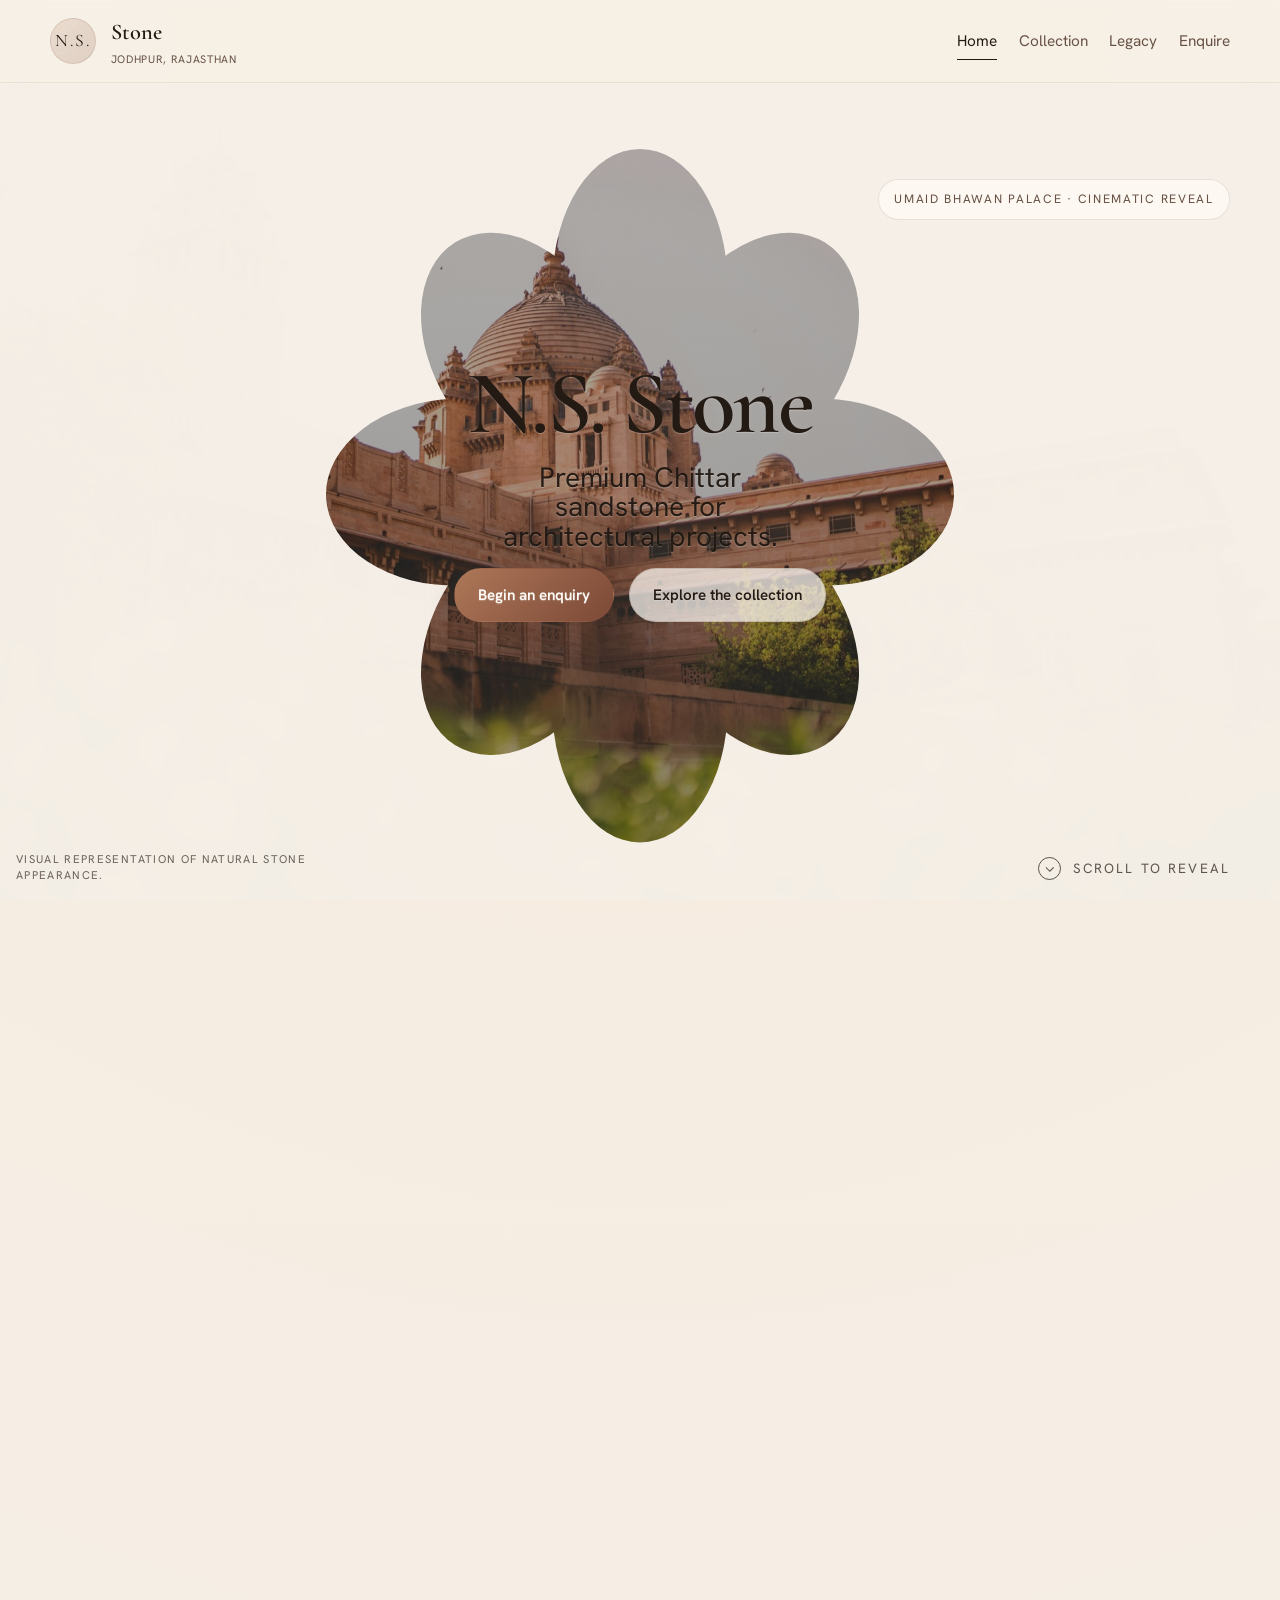
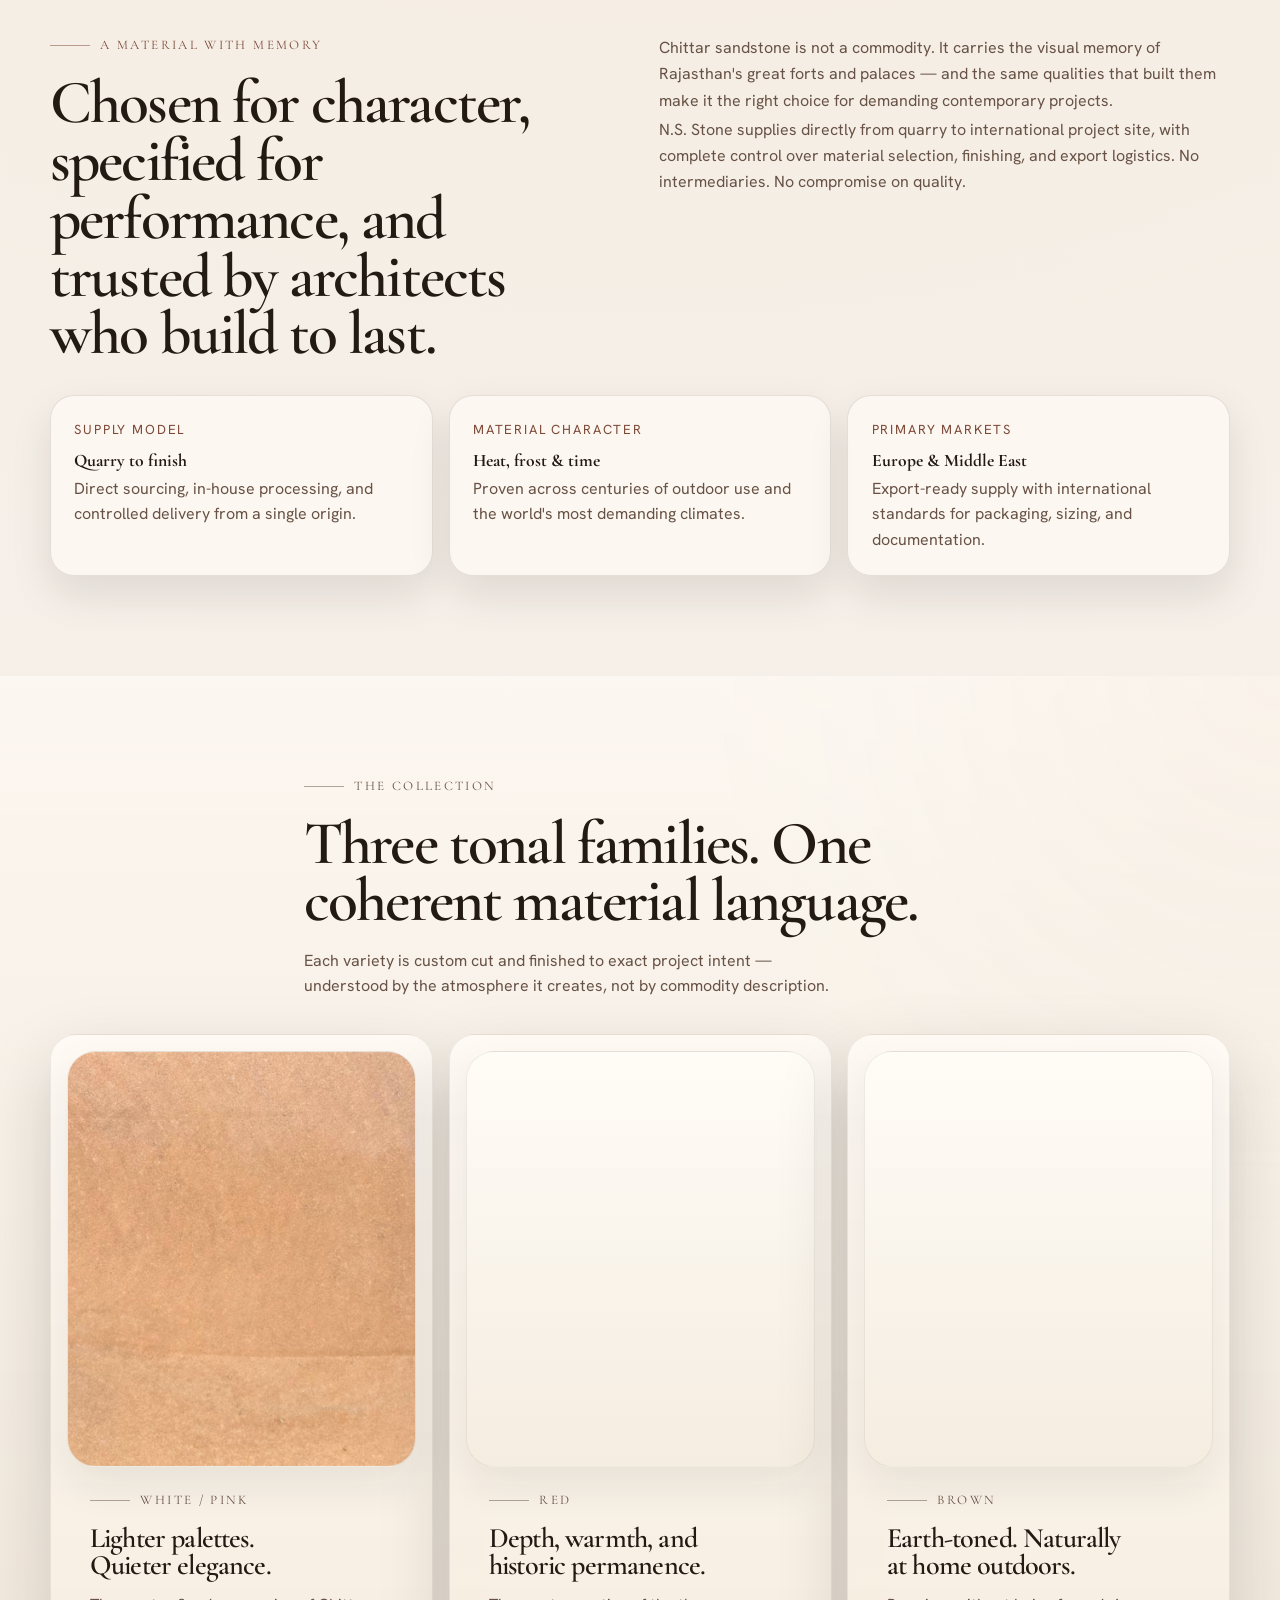
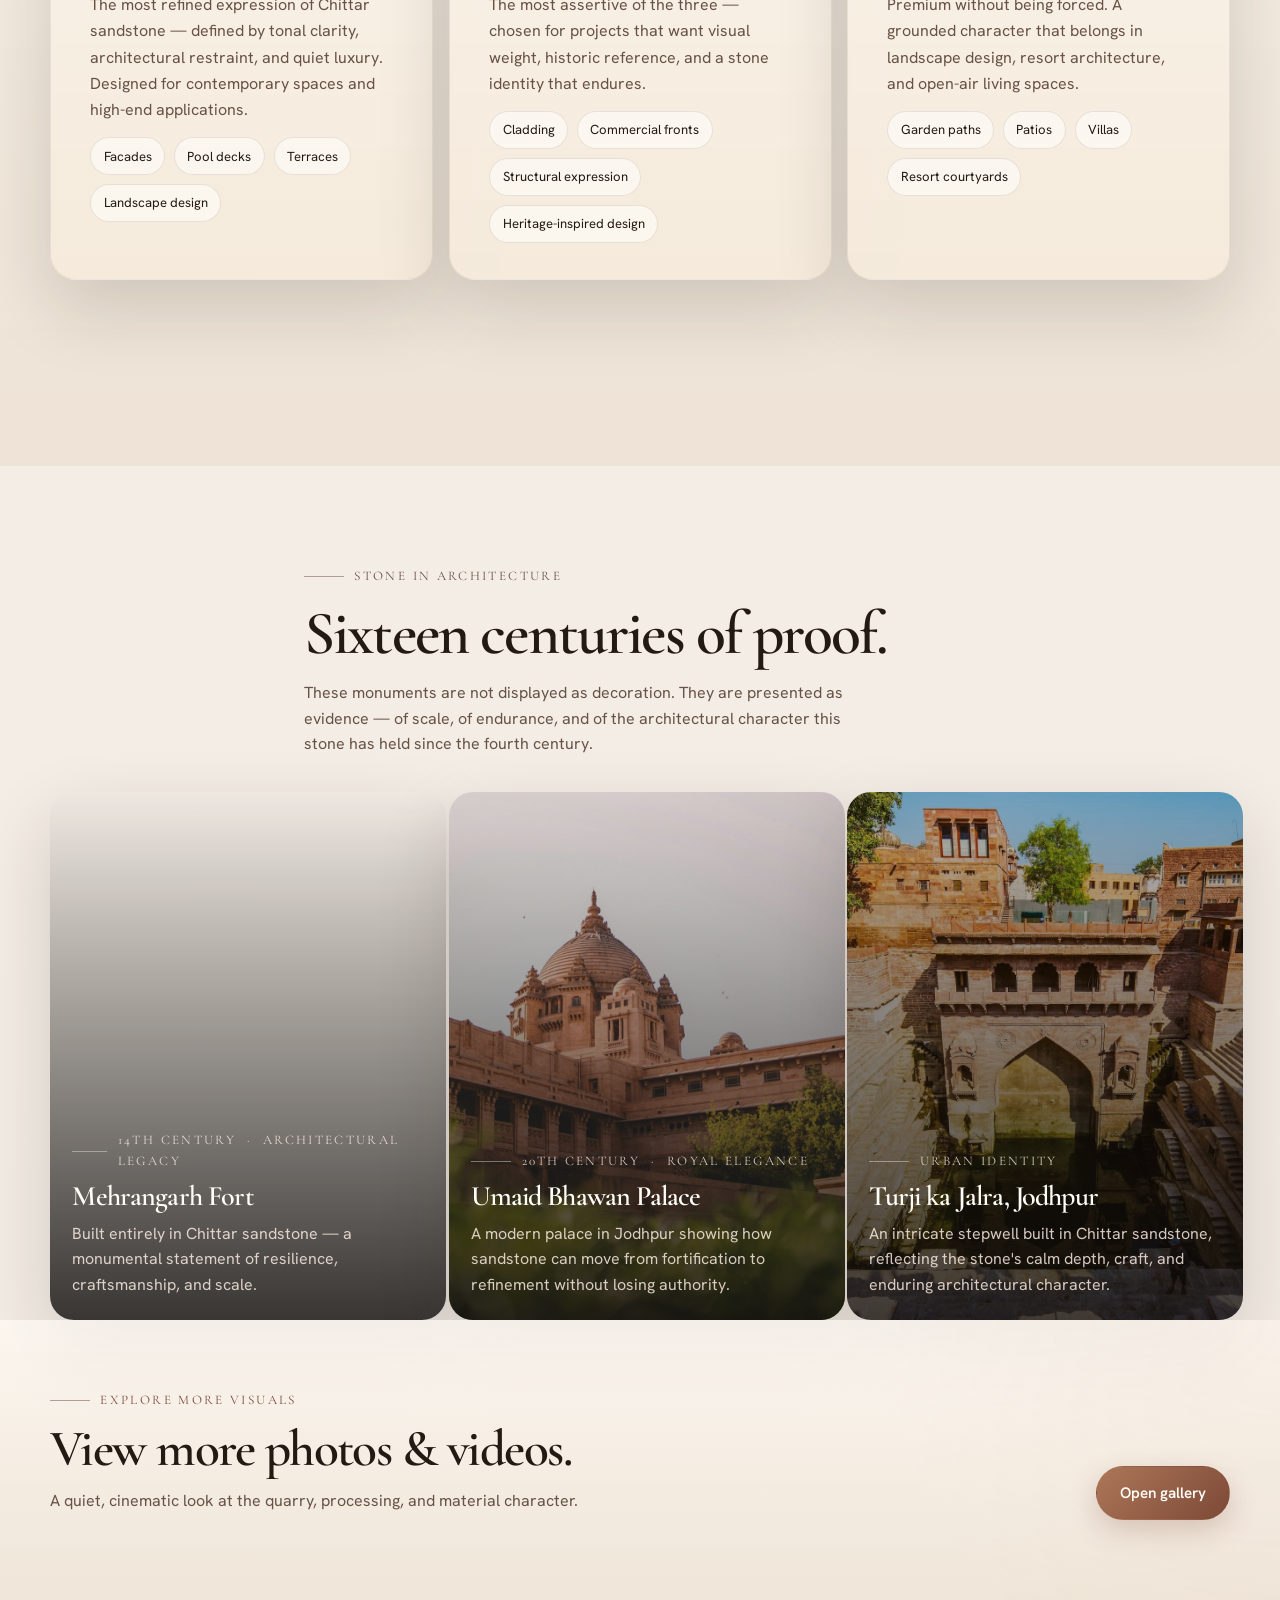
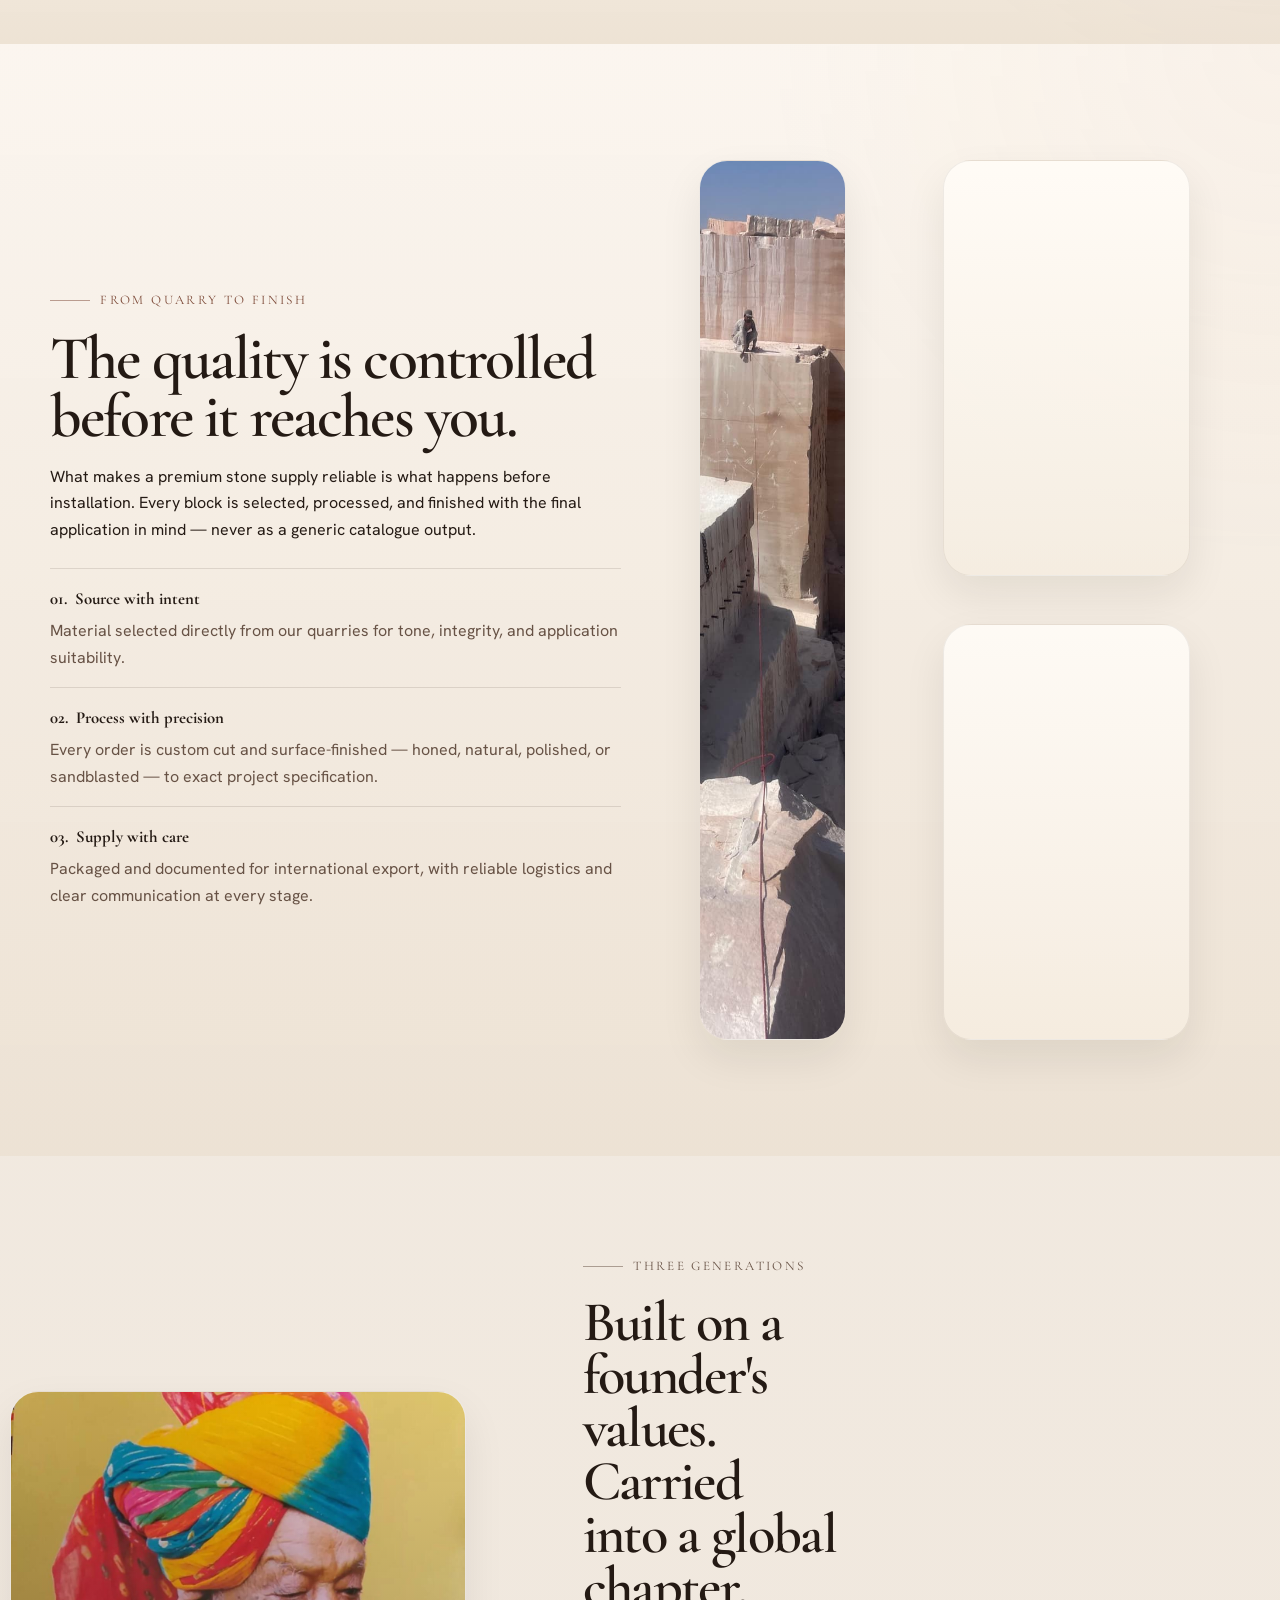
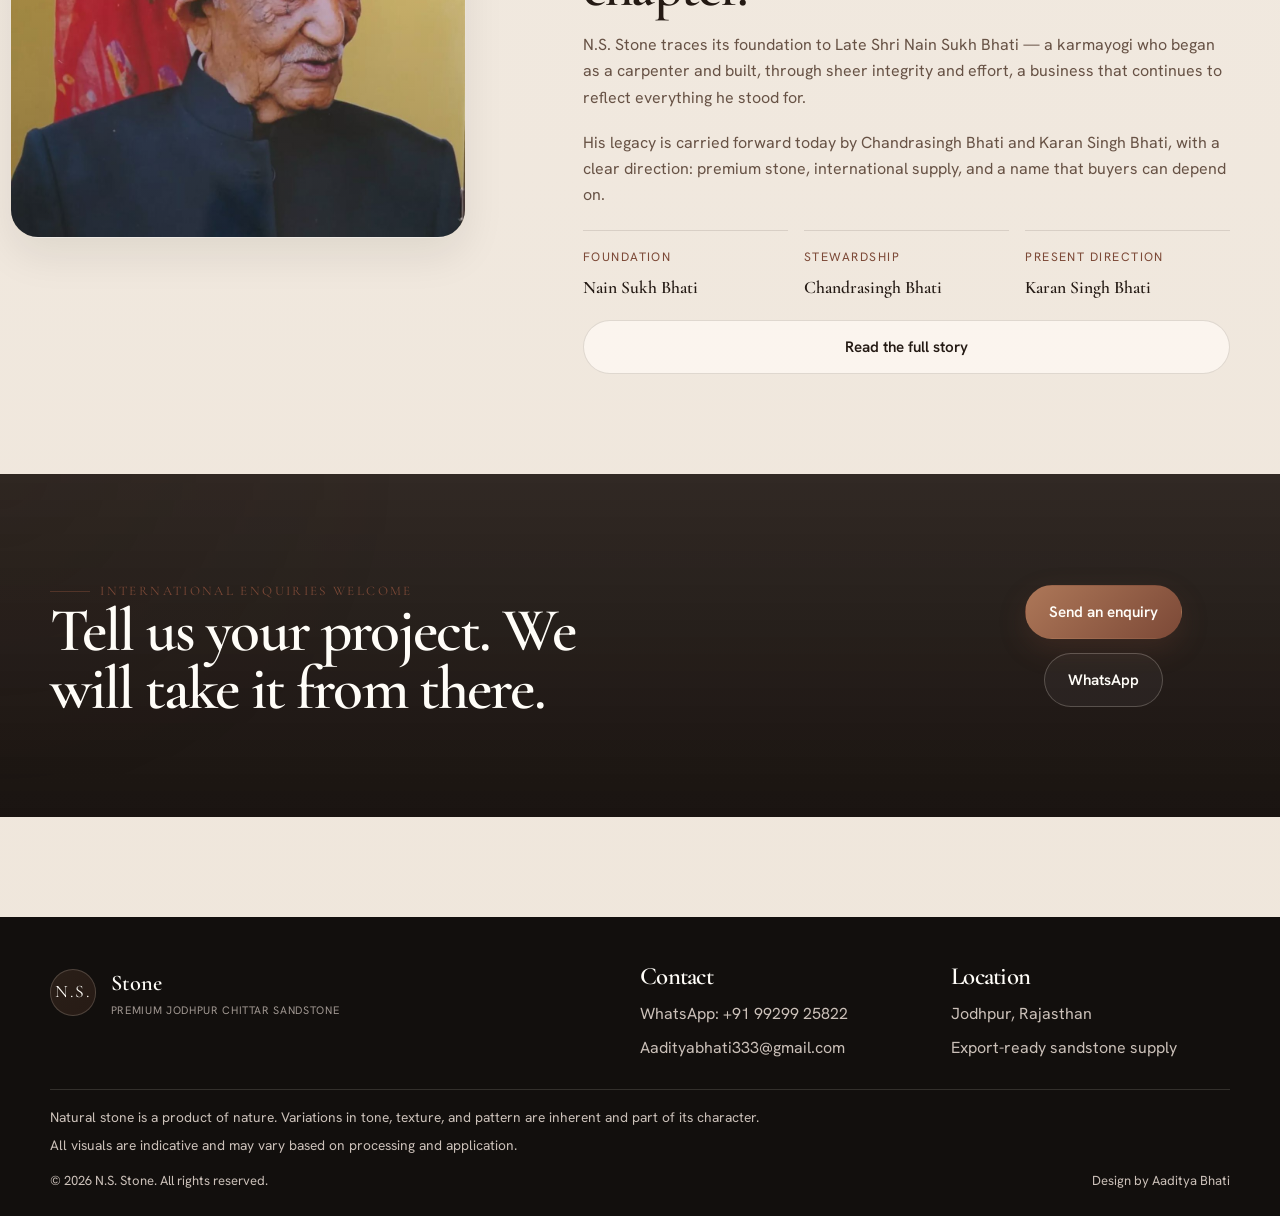
==== index.html @ 1fdcd16d "My First Big Project" ====
<!DOCTYPE html>
<html lang="en">
  <head>
    <meta charset="UTF-8" />
    <meta name="viewport" content="width=device-width, initial-scale=1.0" />
    <title>N.S. Stone | Premium Sandstone for Architectural Projects</title>
    <meta
      name="description"
      content="N.S. Stone supplies premium Jodhpur Chittar sandstone for architectural projects, heritage-led design, and landscape work. 15+ years of experience, sandstone expertise, and trusted project support from Rajasthan, India."
    />
    <meta
      name="keywords"
      content="Chittar sandstone, Jodhpur sandstone, sandstone manufacturer India, premium natural stone, sandstone supplier, architectural sandstone, export sandstone, Rajasthan stone, custom cut sandstone"
    />
    <meta name="theme-color" content="#181310" />
    <meta property="og:title" content="N.S. Stone | Premium Jodhpur Chittar Sandstone" />
    <meta
      property="og:description"
      content="Premium Jodhpur sandstone shaped for contemporary architecture and supplied with precision for heritage, hospitality, and landscape projects."
    />
    <meta property="og:type" content="website" />
    <meta property="og:image" content="assets/img/stone-light.jpg" />
    <link rel="preconnect" href="https://fonts.googleapis.com" />
    <link rel="preconnect" href="https://fonts.gstatic.com" crossorigin />
    <link
      href="https://fonts.googleapis.com/css2?family=Cormorant+Garamond:wght@400;500;600;700&family=Hanken+Grotesk:wght@400;500;600;700;800&display=swap"
      rel="stylesheet"
    />
    <link rel="stylesheet" href="css/styles.css" />
    <script type="application/ld+json">
      {
        "@context": "https://schema.org",
        "@type": "Organization",
        "name": "N.S. Stone",
        "description": "Manufacturer and exporter of premium Jodhpur Chittar Sandstone from Rajasthan, India.",
        "telephone": "+919929925822",
        "email": "Aadityabhati333@gmail.com",
        "address": {
          "@type": "PostalAddress",
          "addressLocality": "Jodhpur",
          "addressRegion": "Rajasthan",
          "addressCountry": "IN"
        },
        "areaServed": ["Europe", "Middle East"]
      }
    </script>
  </head>
  <body class="page-home">
    <a class="skip-link" href="#main">Skip to content</a>
    <div class="progress-bar" aria-hidden="true">
      <span class="progress-bar__fill"></span>
    </div>

    <header class="site-header">
      <div class="container site-header__inner">
        <a class="brand" href="index.html" aria-label="N.S. Stone home">
          <span class="brand__mark">N.S.</span>
          <span class="brand__text">
            <strong>Stone</strong>
            <small>Jodhpur, Rajasthan</small>
          </span>
        </a>

        <button
          class="nav-toggle"
          type="button"
          aria-expanded="false"
          aria-controls="site-nav"
          aria-label="Open navigation"
        >
          <span></span>
          <span></span>
        </button>

        <nav class="site-nav" id="site-nav" aria-label="Primary navigation">
          <a class="is-active" href="index.html">Home</a><a href="collection.html">Collection</a><a href="legacy.html">Legacy</a><a href="contact.html">Enquire</a>
        </nav>
      </div>
    </header>

    <main id="main">
      <section class="hero" data-hero>
        <div class="hero__sticky">
          <div class="hero__media" aria-hidden="true">
            <img
              class="hero__fallback"
              src="assets/img/umaid-bhawan.jpg"
              alt=""
              loading="eager"
              decoding="async"
            />
            <video
              class="hero__video"
              autoplay
              muted
              loop
              playsinline
              preload="metadata"
              poster="assets/img/umaid-bhawan.jpg"
            >
              <source src="assets/video/umaid-hero.mp4" type="video/mp4" />
            </video>
          </div>

          <div class="hero__veil" aria-hidden="true">
            <svg class="hero__veil-svg" viewBox="0 0 1000 1000" preserveAspectRatio="xMidYMid slice" focusable="false">
              <defs>
                <mask id="hero-flower-mask" maskUnits="userSpaceOnUse">
                  <rect x="0" y="0" width="1000" height="1000" fill="white" />
                  <g id="hero-flower-group" fill="black">
                    <ellipse cx="500" cy="220" rx="118" ry="182"></ellipse>
                    <ellipse cx="345" cy="315" rx="122" ry="178" transform="rotate(-32 345 315)"></ellipse>
                    <ellipse cx="655" cy="315" rx="122" ry="178" transform="rotate(32 655 315)"></ellipse>
                    <ellipse cx="255" cy="500" rx="178" ry="126" transform="rotate(-2 255 500)"></ellipse>
                    <ellipse cx="745" cy="500" rx="178" ry="126" transform="rotate(2 745 500)"></ellipse>
                    <ellipse cx="345" cy="690" rx="122" ry="178" transform="rotate(32 345 690)"></ellipse>
                    <ellipse cx="655" cy="690" rx="122" ry="178" transform="rotate(-32 655 690)"></ellipse>
                    <ellipse cx="500" cy="790" rx="118" ry="182"></ellipse>
                    <circle cx="500" cy="505" r="128"></circle>
                  </g>
                </mask>
              </defs>

              <rect class="hero__veil-fill" x="0" y="0" width="1000" height="1000" mask="url(#hero-flower-mask)"></rect>
            </svg>
          </div>

          <div class="hero__label">Umaid Bhawan Palace · Cinematic reveal</div>

          <div class="container hero__content">
            <h1>N.S. Stone</h1>
            <p class="hero__statement">
              Premium Chittar sandstone for architectural projects.
            </p>

            <div class="hero__actions">
              <a class="button button--primary" href="contact.html">Begin an enquiry</a>
              <a class="button button--ghost" href="collection.html">Explore the collection</a>
            </div>
          </div>

          <p class="hero__disclaimer">Visual representation of natural stone appearance.</p>

          <div class="hero__scrollcue" aria-hidden="true">
            <span></span>
            Scroll to reveal
          </div>
        </div>
      </section>

      <section class="section intro">
        <div class="container intro__grid">
          <div class="intro__lead" data-reveal>
            <p class="eyebrow">A material with memory</p>
            <h2>
              Chosen for character, specified for performance, and trusted by architects who build to last.
            </h2>
          </div>

          <div class="intro__text" data-reveal>
            <p>
              Chittar sandstone is not a commodity. It carries the visual memory of Rajasthan's great forts and palaces — and the same qualities that built them make it the right choice for demanding contemporary projects.
            </p>
            <p>
              N.S. Stone supplies directly from quarry to international project site, with complete control over material selection, finishing, and export logistics. No intermediaries. No compromise on quality.
            </p>
          </div>
        </div>

        <div class="container metrics" data-reveal>
          <article class="metric">
            <span class="metric__label">Supply model</span>
            <strong>Quarry to finish</strong>
            <p>Direct sourcing, in-house processing, and controlled delivery from a single origin.</p>
          </article>
          <article class="metric">
            <span class="metric__label">Material character</span>
            <strong>Heat, frost &amp; time</strong>
            <p>Proven across centuries of outdoor use and the world's most demanding climates.</p>
          </article>
          <article class="metric">
            <span class="metric__label">Primary markets</span>
            <strong>Europe &amp; Middle East</strong>
            <p>Export-ready supply with international standards for packaging, sizing, and documentation.</p>
          </article>
        </div>
      </section>

      <section class="section section--soft collection-preview">
        <div class="container section-heading" data-reveal>
          <p class="eyebrow">The collection</p>
          <h2>Three tonal families. One coherent material language.</h2>
          <p>
            Each variety is custom cut and finished to exact project intent — understood by the atmosphere it creates, not by commodity description.
          </p>
        </div>

        <div class="container collection-grid">
          <article class="product-card" data-reveal>
            <div class="product-card__visual">
              <img
                src="assets/img/stone-light.jpg"
                alt="White and pink Jodhpur Chittar sandstone — clean, refined tone"
                loading="lazy"
                decoding="async"
              />
            </div>
            <div class="product-card__content">
              <p class="eyebrow">White / Pink</p>
              <h3>Lighter palettes. Quieter elegance.</h3>
              <p>
                The most refined expression of Chittar sandstone — defined by tonal clarity, architectural restraint, and quiet luxury. Designed for contemporary spaces and high-end applications.
              </p>
              <ul class="chip-list" aria-label="White and pink sandstone applications">
                <li>Facades</li>
                <li>Pool decks</li>
                <li>Terraces</li>
                <li>Landscape design</li>
              </ul>
            </div>
          </article>

          <article class="product-card product-card--featured" data-reveal>
            <div class="product-card__visual">
              <img
                src="assets/img/stone-red.jpg"
                alt="Red Jodhpur Chittar sandstone — bold tone with historic character"
                loading="lazy"
                decoding="async"
              />
            </div>
            <div class="product-card__content">
              <p class="eyebrow">Red</p>
              <h3>Depth, warmth, and historic permanence.</h3>
              <p>
                The most assertive of the three — chosen for projects that want visual weight, historic reference, and a stone identity that endures.
              </p>
              <ul class="chip-list" aria-label="Red sandstone applications">
                <li>Cladding</li>
                <li>Commercial fronts</li>
                <li>Structural expression</li>
                <li>Heritage-inspired design</li>
              </ul>
            </div>
          </article>

          <article class="product-card" data-reveal>
            <div class="product-card__visual">
              <img
                src="assets/img/stone-brown.jpg"
                alt="Brown Jodhpur Chittar sandstone — warm and grounded"
                loading="lazy"
                decoding="async"
              />
            </div>
            <div class="product-card__content">
              <p class="eyebrow">Brown</p>
              <h3>Earth-toned. Naturally at home outdoors.</h3>
              <p>
                Premium without being forced. A grounded character that belongs in landscape design, resort architecture, and open-air living spaces.
              </p>
              <ul class="chip-list" aria-label="Brown sandstone applications">
                <li>Garden paths</li>
                <li>Patios</li>
                <li>Villas</li>
                <li>Resort courtyards</li>
              </ul>
            </div>
          </article>
        </div>

        <div class="container section-cta" data-reveal>
          <a class="button button--primary" href="collection.html">View full material details</a>
        </div>
      </section>

      <section class="section architecture-story">
        <div class="container section-heading" data-reveal>
          <p class="eyebrow">Stone in architecture</p>
          <h2>Sixteen centuries of proof.</h2>
          <p>
            These monuments are not displayed as decoration. They are presented as evidence — of scale, of endurance, and of the architectural character this stone has held since the fourth century.
          </p>
        </div>

        <div class="container monument-grid">
          <article class="monument-card" data-reveal data-speed="0.04">
            <img
              src="assets/img/mehrangarh-fort.jpg"
              alt="Mehrangarh Fort, Jodhpur — 14th century Chittar sandstone architecture"
              loading="lazy"
              decoding="async"
            />
            <div class="monument-card__overlay">
              <p class="eyebrow">14th Century &nbsp;·&nbsp; Architectural legacy</p>
              <h3>Mehrangarh Fort</h3>
              <p>
                Built entirely in Chittar sandstone — a monumental statement of resilience, craftsmanship, and scale.
              </p>
            </div>
          </article>

          <article class="monument-card" data-reveal data-speed="-0.03">
            <img
              src="assets/img/umaid-bhawan.jpg"
              alt="Umaid Bhawan Palace, Jodhpur — sandstone palace architecture"
              loading="lazy"
              decoding="async"
            />
            <div class="monument-card__overlay">
              <p class="eyebrow">20th Century &nbsp;·&nbsp; Royal elegance</p>
              <h3>Umaid Bhawan Palace</h3>
              <p>
                A modern palace in Jodhpur showing how sandstone can move from fortification to refinement without losing authority.
              </p>
            </div>
          </article>

          <article class="monument-card monument-card--light" data-reveal data-speed="0.03">
            <img
              src="assets/img/Stepwell_jodhpur.jpg"
              alt="Turji ka Jalra, Jodhpur — Chittar sandstone stepwell architecture"
              loading="lazy"
              decoding="async"
            />
            <div class="monument-card__overlay">
              <p class="eyebrow">Urban identity</p>
              <h3>Turji ka Jalra, Jodhpur</h3>
              <p>
                An intricate stepwell built in Chittar sandstone, reflecting the stone's calm depth, craft, and enduring architectural character.
              </p>
            </div>
          </article>
        </div>
      
      <section class="section section--soft media-launch">
        <div class="container media-launch__bar" data-reveal>
          <div class="media-launch__copy">
            <p class="eyebrow">Explore more visuals</p>
            <h2>View more photos &amp; videos.</h2>
            <p>
              A quiet, cinematic look at the quarry, processing, and material character.
            </p>
          </div>

          <button
            class="button button--primary media-launch__toggle"
            type="button"
            data-gallery-toggle
            aria-expanded="false"
            aria-controls="media-gallery"
          >
            Open gallery
          </button>
        </div>

        <div class="container media-gallery" id="media-gallery" aria-hidden="true">
          <article class="media-gallery__feature">
            <video
              class="media-gallery__video"
              controls
              playsinline
              preload="metadata"
              poster="assets/gallery/Mehrangard_photo.jpg"
            >
              <source src="assets/gallery/Mehrangarh.mp4" type="video/mp4" />
            </video>
            <div class="media-gallery__meta">Mehrangarh.mp4</div>
          </article>

          <figure class="media-gallery__image media-gallery__image--one">
            <img src="assets/gallery/Photo_1.jpg" alt="Gallery photo 1" loading="lazy" decoding="async" />
          </figure>

          <figure class="media-gallery__image media-gallery__image--two">
            <img src="assets/gallery/Photo_2.jpg" alt="Gallery photo 2" loading="lazy" decoding="async" />
          </figure>

          <figure class="media-gallery__image media-gallery__image--three">
            <img src="assets/gallery/Photo_3.jpg" alt="Gallery photo 3" loading="lazy" decoding="async" />
          </figure>

          <figure class="media-gallery__image media-gallery__image--four">
            <img src="assets/gallery/Photo_4.jpg" alt="Gallery photo 4" loading="lazy" decoding="async" />
          </figure>
        </div>
      </section>

      <section class="section section--soft process">
        <div class="container process__grid">
          <div class="process__content" data-reveal>
            <p class="eyebrow">From quarry to finish</p>
            <h2>The quality is controlled before it reaches you.</h2>
            <p>
              What makes a premium stone supply reliable is what happens before installation. Every block is selected, processed, and finished with the final application in mind — never as a generic catalogue output.
            </p>

            <div class="process-list">
              <article>
                <strong>01.&nbsp; Source with intent</strong>
                <p>Material selected directly from our quarries for tone, integrity, and application suitability.</p>
              </article>
              <article>
                <strong>02.&nbsp; Process with precision</strong>
                <p>Every order is custom cut and surface-finished — honed, natural, polished, or sandblasted — to exact project specification.</p>
              </article>
              <article>
                <strong>03.&nbsp; Supply with care</strong>
                <p>Packaged and documented for international export, with reliable logistics and clear communication at every stage.</p>
              </article>
            </div>
          </div>

          <div class="process__visuals">
            <figure class="media-card media-card--wide" data-reveal data-speed="0.06">
              <img
                src="assets/img/quarry-view.jpg"
                alt="Jodhpur sandstone quarry — extracted stone blocks ready for processing"
                loading="lazy"
                decoding="async"
              />
            </figure>
            <figure class="media-card media-card--top-right" data-reveal data-speed="-0.08">
              <img
                src="assets/img/process-cutter-1.jpg"
                alt="Industrial stone cutting infrastructure at N.S. Stone, Rajasthan"
                loading="lazy"
                decoding="async"
              />
            </figure>
            <figure class="media-card media-card--bottom-right" data-reveal data-speed="0.12">
              <img
                src="assets/img/process-cutter-2.jpeg"
                alt="Precision cutting at N.S. Stone factory, Jodhpur"
                loading="lazy"
                decoding="async"
              />
            </figure>
          </div>
        </div>
      </section>

      <section class="section legacy-preview">
        <div class="container legacy-preview__grid">
          <figure class="portrait-card" data-reveal>
            <img
              src="assets/img/nain-sukh-bhati.jpeg"
              alt="Late Shri Nain Sukh Bhati — founder of N.S. Stone"
              loading="lazy"
              decoding="async"
            />
          </figure>

          <div class="legacy-preview__content" data-reveal>
            <p class="eyebrow">Three generations</p>
            <h2>Built on a founder's values. Carried into a global chapter.</h2>
            <p>
              N.S. Stone traces its foundation to Late Shri Nain Sukh Bhati — a karmayogi who began as a carpenter and built, through sheer integrity and effort, a business that continues to reflect everything he stood for.
            </p>
            <p>
              His legacy is carried forward today by Chandrasingh Bhati and Karan Singh Bhati, with a clear direction: premium stone, international supply, and a name that buyers can depend on.
            </p>

            <div class="timeline-mini">
              <div>
                <span>Foundation</span>
                <strong>Nain Sukh Bhati</strong>
              </div>
              <div>
                <span>Stewardship</span>
                <strong>Chandrasingh Bhati</strong>
              </div>
              <div>
                <span>Present direction</span>
                <strong>Karan Singh Bhati</strong>
              </div>
            </div>

            <a class="button button--ghost" href="legacy.html">Read the full story</a>
          </div>
        </div>
      </section>

      <section class="section section--dark cta-band">
        <div class="container cta-band__inner" data-reveal>
          <div>
            <p class="eyebrow">International enquiries welcome</p>
            <h2>Tell us your project. We will take it from there.</h2>
          </div>
          <div class="cta-band__actions">
            <a class="button button--primary" href="contact.html">Send an enquiry</a>
            <a class="button button--ghost button--ghost-light" href="https://wa.me/919929925822" target="_blank" rel="noopener">WhatsApp</a>
          </div>
        </div>
      </section>
    </main>

    <footer class="site-footer">
      <div class="container site-footer__grid">
        <div>
          <a class="brand brand--footer" href="index.html">
            <span class="brand__mark">N.S.</span>
            <span class="brand__text">
              <strong>Stone</strong>
              <small>Premium Jodhpur Chittar Sandstone</small>
            </span>
          </a>
        </div>
        <div>
          <h3>Contact</h3>
          <ul class="footer-links">
            <li><a href="https://wa.me/919929925822" target="_blank" rel="noopener">WhatsApp: +91 99299 25822</a></li>
            <li><a href="mailto:Aadityabhati333@gmail.com">Aadityabhati333@gmail.com</a></li>
          </ul>
        </div>
        <div>
          <h3>Location</h3>
          <ul class="footer-links">
            <li>Jodhpur, Rajasthan</li>
            <li>Export-ready sandstone supply</li>
          </ul>
        </div>
      </div>
      <div class="container site-footer__legal">
        <p>Natural stone is a product of nature. Variations in tone, texture, and pattern are inherent and part of its character.</p>
        <p>All visuals are indicative and may vary based on processing and application.</p>
      </div>
      <div class="container site-footer__bottom">
        <span>© <span data-current-year></span> N.S. Stone. All rights reserved.</span>
        <span>Design by Aaditya Bhati</span>
      </div>
    </footer>

    <script src="js/main.js"></script>
  </body>
</html>
---- css/styles.css ----
:root {
  --bg: #f4eee7;
  --bg-soft: #eadfce;
  --surface: rgba(255, 249, 240, 0.78);
  --surface-strong: #efe1d0;
  --surface-dark: #201915;
  --surface-dark-soft: #2c221d;
  --line: rgba(54, 37, 26, 0.12);
  --line-strong: rgba(255, 244, 234, 0.14);
  --text: #241a14;
  --muted: #675245;
  --muted-dark: rgba(255, 242, 233, 0.78);
  --accent: #ad7758;
  --accent-deep: #7c4937;
  --sand: #d7b28a;
  --gold: #c2a06b;
  --white: #fffdf8;
  --shadow-lg: 0 28px 72px rgba(31, 22, 16, 0.16);
  --shadow-md: 0 18px 42px rgba(31, 22, 16, 0.1);
  --radius-xl: 34px;
  --radius-lg: 24px;
  --radius-md: 18px;
  --container: min(1180px, calc(100vw - 2rem));
  --header-height: 82px;
  --hero-progress: 0;
  --hero-reveal-scale: 0.18;
  --hero-veil-opacity: 0.98;
}

*,
*::before,
*::after {
  box-sizing: border-box;
}

html {
  scroll-behavior: smooth;
  overflow-x: hidden;
}

body {
  margin: 0;
  font-family: "Hanken Grotesk", sans-serif;
  color: var(--text);
  line-height: 1.6;
  text-rendering: optimizeLegibility;
  background:
    radial-gradient(circle at top, rgba(244, 218, 189, 0.34), transparent 30%),
    linear-gradient(180deg, #f7f2eb 0%, var(--bg) 45%, #efe6db 100%);
}

body.nav-open {
  overflow: hidden;
}

img,
video {
  display: block;
  max-width: 100%;
}

img {
  height: auto;
}

a {
  color: inherit;
  text-decoration: none;
}

button,
input,
select,
textarea {
  font: inherit;
}

p {
  margin: 0;
}

h1,
h2,
h3,
strong,
.eyebrow,
.brand__mark {
  font-family: "Cormorant Garamond", serif;
}

h1,
h2,
h3 {
  margin: 0;
  font-weight: 600;
  line-height: 0.94;
  letter-spacing: -0.03em;
  text-wrap: balance;
}

h1 {
  font-size: clamp(3.25rem, 7vw, 6.4rem);
}

h2 {
  font-size: clamp(2.45rem, 4.8vw, 4.5rem);
}

h3 {
  font-size: clamp(1.65rem, 2.2vw, 2.2rem);
}

.container {
  width: var(--container);
  margin: 0 auto;
}

.section {
  padding: 6.25rem 0;
  position: relative;
}

.section--soft {
  background:
    linear-gradient(180deg, rgba(255, 250, 244, 0.7), rgba(235, 223, 207, 0.72)),
    radial-gradient(circle at right top, rgba(192, 148, 110, 0.16), transparent 30%);
}

.section--dark {
  color: var(--white);
  background:
    linear-gradient(180deg, rgba(28, 20, 16, 0.9), rgba(21, 15, 12, 0.98)),
    radial-gradient(circle at top left, rgba(164, 111, 78, 0.26), transparent 32%);
}

.skip-link {
  position: absolute;
  left: -999px;
  top: 1rem;
  background: var(--surface-dark);
  color: var(--white);
  padding: 0.85rem 1rem;
  border-radius: 999px;
  z-index: 1000;
}

.skip-link:focus {
  left: 1rem;
}

.progress-bar {
  position: fixed;
  inset: 0 0 auto;
  height: 2px;
  z-index: 70;
  background: rgba(255, 255, 255, 0.08);
}

.progress-bar__fill {
  display: block;
  height: 100%;
  width: 0;
  transform-origin: left;
  background: linear-gradient(90deg, var(--sand), var(--accent));
}

.site-header {
  position: sticky;
  top: 0;
  z-index: 60;
  backdrop-filter: blur(18px);
  background: rgba(248, 242, 233, 0.64);
  border-bottom: 1px solid rgba(54, 37, 26, 0.08);
}

.site-header__inner {
  min-height: var(--header-height);
  display: flex;
  align-items: center;
  justify-content: space-between;
  gap: 1rem;
}

.brand {
  display: inline-flex;
  align-items: center;
  gap: 0.9rem;
}

.brand__mark {
  width: 2.9rem;
  height: 2.9rem;
  display: grid;
  place-items: center;
  border-radius: 50%;
  background: linear-gradient(135deg, rgba(173, 119, 88, 0.16), rgba(124, 73, 55, 0.2));
  border: 1px solid rgba(124, 73, 55, 0.14);
  font-size: 1.1rem;
  letter-spacing: 0.12em;
}

.brand__text {
  display: flex;
  flex-direction: column;
  gap: 0.1rem;
  font-size: 0.95rem;
}

.brand__text strong {
  font-size: 1.4rem;
  font-weight: 600;
}

.brand__text small {
  color: var(--muted);
  letter-spacing: 0.06em;
  text-transform: uppercase;
  font-size: 0.68rem;
}

.site-nav {
  display: flex;
  align-items: center;
  gap: 1.35rem;
  font-size: 0.96rem;
  color: var(--muted);
}

.site-nav a {
  position: relative;
  padding: 0.3rem 0;
}

.site-nav a::after {
  content: "";
  position: absolute;
  left: 0;
  bottom: -0.1rem;
  width: 100%;
  height: 1px;
  transform: scaleX(0);
  transform-origin: left;
  transition: transform 220ms ease;
  background: currentColor;
}

.site-nav a:hover::after,
.site-nav a.is-active::after {
  transform: scaleX(1);
}

.site-nav a.is-active {
  color: var(--text);
}

.nav-toggle {
  display: none;
  width: 3rem;
  height: 3rem;
  border-radius: 50%;
  border: 1px solid rgba(54, 37, 26, 0.12);
  background: rgba(255, 252, 246, 0.86);
  color: var(--text);
  align-items: center;
  justify-content: center;
  flex-direction: column;
  gap: 0.3rem;
  cursor: pointer;
}

.nav-toggle span {
  width: 1.1rem;
  height: 1px;
  background: currentColor;
  transition: transform 220ms ease, opacity 220ms ease;
}

.nav-toggle[aria-expanded="true"] span:first-child {
  transform: translateY(3px) rotate(45deg);
}

.nav-toggle[aria-expanded="true"] span:last-child {
  transform: translateY(-3px) rotate(-45deg);
}

.eyebrow {
  display: inline-flex;
  align-items: center;
  gap: 0.65rem;
  letter-spacing: 0.18em;
  text-transform: uppercase;
  font-size: 0.82rem;
  color: var(--accent-deep);
}

.eyebrow::before {
  content: "";
  width: 2.5rem;
  height: 1px;
  background: currentColor;
  opacity: 0.5;
}

.button {
  display: inline-flex;
  align-items: center;
  justify-content: center;
  gap: 0.5rem;
  min-height: 3.35rem;
  padding: 0 1.45rem;
  border-radius: 999px;
  border: 1px solid transparent;
  font-weight: 600;
  font-size: 0.95rem;
  transition:
    transform 220ms ease,
    background-color 220ms ease,
    border-color 220ms ease,
    color 220ms ease,
    box-shadow 220ms ease;
}

.button:hover {
  transform: translateY(-1px);
}

.button--primary {
  background: linear-gradient(135deg, var(--accent), var(--accent-deep));
  color: var(--white);
  box-shadow: 0 10px 28px rgba(124, 73, 55, 0.24);
}

.button--ghost {
  border-color: rgba(54, 37, 26, 0.14);
  background: rgba(255, 250, 244, 0.72);
}

.button--ghost-light {
  border-color: rgba(255, 246, 236, 0.22);
  background: rgba(255, 255, 255, 0.04);
  color: var(--white);
}

.button:focus-visible,
a:focus-visible,
button:focus-visible,
input:focus-visible,
select:focus-visible,
textarea:focus-visible {
  outline: 2px solid rgba(173, 119, 88, 0.7);
  outline-offset: 3px;
}

.hero {
  min-height: 166vh;
  position: relative;
  overflow: clip;
}

.hero__sticky {
  position: sticky;
  top: var(--header-height);
  min-height: calc(100vh - var(--header-height));
  overflow: hidden;
  display: grid;
  place-items: center;
  padding: clamp(1rem, 2vw, 1.6rem);
  background:
    linear-gradient(180deg, rgba(25, 20, 16, 0.18), rgba(15, 12, 10, 0.28)),
    #f7f0e7;
}

.hero__media {
  position: absolute;
  inset: 0;
  overflow: hidden;
  background: #201815;
}

.hero__fallback,
.hero__video {
  position: absolute;
  inset: 0;
  width: 100%;
  height: 100%;
  object-fit: cover;
}

.hero__fallback {
  opacity: calc(0.22 - (var(--hero-progress) * 0.12));
  filter: saturate(0.92) contrast(1.04) brightness(0.8);
  transform: scale(1.04);
}

.hero__video {
  filter: saturate(0.96) contrast(1.05) brightness(0.82);
}

.hero__media::after {
  content: "";
  position: absolute;
  inset: 0;
  background:
    linear-gradient(180deg, rgba(22, 16, 12, 0.18), rgba(22, 16, 12, 0.34)),
    radial-gradient(circle at center, rgba(255, 246, 234, 0.08), transparent 44%);
}

.hero__veil {
  position: absolute;
  inset: 0;
  z-index: 1;
  pointer-events: none;
}

.hero__veil-svg {
  width: 100%;
  height: 100%;
  display: block;
}

.hero__veil-fill {
  fill: #f7f1e9;
  opacity: var(--hero-veil-opacity);
}

.hero__content {
  position: relative;
  z-index: 2;
  width: min(36rem, calc(100vw - 2rem));
  display: flex;
  flex-direction: column;
  align-items: center;
  gap: 1rem;
  text-align: center;
  color: var(--text);
  text-shadow: 0 1px 1px rgba(255, 255, 255, 0.24), 0 0 12px rgba(255, 248, 238, 0.1);
}

.hero__content h1 {
  max-width: 10ch;
}

.hero__statement {
  max-width: 18ch;
  font-size: clamp(1.35rem, 2.2vw, 1.95rem);
  line-height: 1.06;
  color: rgba(31, 22, 16, 0.95);
}

.hero__actions,
.cta-band__actions {
  display: flex;
  flex-wrap: wrap;
  justify-content: center;
  gap: 0.9rem;
}

.hero__label {
  position: absolute;
  z-index: 3;
  top: 6rem;
  right: max(1rem, calc((100vw - var(--container)) / 2));
  padding: 0.6rem 0.95rem;
  border-radius: 999px;
  border: 1px solid rgba(31, 22, 16, 0.1);
  background: rgba(255, 250, 244, 0.86);
  color: var(--muted);
  backdrop-filter: blur(14px);
  font-size: 0.76rem;
  letter-spacing: 0.14em;
  text-transform: uppercase;
}

.hero__scrollcue {
  position: absolute;
  right: max(1rem, calc((100vw - var(--container)) / 2));
  bottom: 1.3rem;
  z-index: 3;
  display: flex;
  align-items: center;
  gap: 0.7rem;
  color: rgba(36, 26, 20, 0.72);
  font-size: 0.84rem;
  letter-spacing: 0.16em;
  text-transform: uppercase;
}

.hero__scrollcue span {
  width: 1.45rem;
  height: 1.45rem;
  border-radius: 50%;
  border: 1px solid currentColor;
  display: inline-flex;
  align-items: center;
  justify-content: center;
}

.hero__scrollcue span::after {
  content: "";
  width: 0.35rem;
  height: 0.35rem;
  border-right: 1px solid currentColor;
  border-bottom: 1px solid currentColor;
  transform: rotate(45deg) translate(-1px, -1px);
}

.intro {
  padding-top: 4.5rem;
}

.intro__grid,
.legacy-preview__grid,
.page-hero__grid,
.founder-story__grid,
.contact-section__grid,
.process__grid,
.buyer-grid,
.values-section__grid {
  display: grid;
  grid-template-columns: repeat(12, minmax(0, 1fr));
  gap: clamp(1.8rem, 3vw, 2.8rem);
  align-items: start;
}

.intro__lead,
.page-hero__content,
.process__content,
.legacy-preview__content,
.buyer-grid > article:first-child,
.values-section__grid > div:first-child {
  grid-column: span 6;
  display: flex;
  flex-direction: column;
  gap: 1.15rem;
}

.intro__text,
.page-hero__visual,
.process__visuals,
.portrait-card,
.buyer-points,
.values-list,
.contact-panel,
.enquiry-form {
  grid-column: span 6;
}

.intro__text,
.metric p,
.product-card p,
.section-heading p,
.process-list p,
.legacy-preview__content p,
.monument-card p,
.material-section__content p,
.property-card p,
.applications-grid p,
.founder-story p,
.generation-card p,
.buyer-grid p,
.values-list p,
.contact-list li,
.contact-note p,
.form-disclaimer,
.site-footer__note {
  color: var(--muted);
}

.metrics {
  margin-top: 2rem;
  display: grid;
  grid-template-columns: repeat(3, 1fr);
  gap: 1rem;
}

.metric,
.property-card,
.applications-grid article,
.generation-card,
.contact-panel,
.enquiry-form,
.buyer-points article,
.values-list article {
  background: rgba(255, 250, 244, 0.74);
  border: 1px solid var(--line);
  box-shadow: var(--shadow-md);
  border-radius: var(--radius-lg);
}

.metric {
  padding: 1.45rem;
}

.metric__label,
.detail-group span,
.generation-card__content span,
.contact-list span {
  display: block;
  margin-bottom: 0.45rem;
  font-size: 0.82rem;
  letter-spacing: 0.14em;
  text-transform: uppercase;
  color: var(--accent-deep);
}

.metric strong,
.detail-group strong,
.contact-list strong,
.contact-list a {
  display: block;
  font-size: 1.1rem;
  font-weight: 700;
  color: var(--text);
}

.section-heading {
  max-width: 42rem;
  margin-bottom: 2rem;
  display: flex;
  flex-direction: column;
  gap: 1rem;
}

.collection-grid {
  display: grid;
  grid-template-columns: repeat(3, minmax(0, 1fr));
  gap: 1rem;
}

.product-card {
  display: flex;
  flex-direction: column;
  min-height: 100%;
  padding: 1rem;
  border-radius: calc(var(--radius-lg) + 2px);
  background: linear-gradient(180deg, rgba(255, 250, 245, 0.88), rgba(245, 234, 219, 0.94));
  border: 1px solid rgba(54, 37, 26, 0.08);
  box-shadow: var(--shadow-lg);
}

.product-card--featured {
  transform: translateY(-1.15rem);
}

.product-card__visual {
  border-radius: calc(var(--radius-lg) - 6px);
  overflow: hidden;
  min-height: 18rem;
}

.product-card__visual img,
.material-section__visual img,
.page-hero__visual img,
.portrait-card img,
.generation-card__image img,
.media-card img {
  width: 100%;
  height: 100%;
  object-fit: cover;
  object-position: center;
}

.product-card__content,
.material-section__content,
.generation-card__content,
.contact-panel,
.enquiry-form,
.buyer-points article,
.values-list article,
.property-card,
.applications-grid article {
  display: flex;
  flex-direction: column;
  gap: 0.9rem;
}

.product-card__content {
  padding: 1.15rem 0.2rem 0.2rem;
}

.chip-list {
  display: flex;
  flex-wrap: wrap;
  gap: 0.55rem;
  padding: 0;
  margin: 0;
  list-style: none;
}

.chip-list li {
  padding: 0.45rem 0.78rem;
  border-radius: 999px;
  font-size: 0.82rem;
  border: 1px solid rgba(54, 37, 26, 0.1);
  background: rgba(255, 255, 255, 0.5);
}

.section-cta {
  margin-top: 2rem;
}

.monument-grid {
  display: grid;
  grid-template-columns: repeat(3, minmax(0, 1fr));
  gap: 1rem;
}

.monument-card {
  position: relative;
  min-height: 33rem;
  aspect-ratio: 3 / 4;
  overflow: hidden;
  border-radius: var(--radius-lg);
  box-shadow: var(--shadow-lg);
}

.monument-card::after {
  content: "";
  position: absolute;
  inset: 0;
  background: linear-gradient(180deg, rgba(15, 13, 12, 0.02), rgba(15, 13, 12, 0.82));
}

.monument-card--light::after {
  background: linear-gradient(180deg, rgba(15, 13, 12, 0.12), rgba(15, 13, 12, 0.74));
}

.monument-card img,
.monument-card video {
  position: absolute;
  inset: 0;
  width: 100%;
  height: 100%;
  object-fit: cover;
  filter: saturate(0.94) contrast(1.04) brightness(0.88);
  transition: transform 650ms ease;
}

.monument-card:hover img,
.monument-card:hover video {
  transform: scale(1.04);
}

.monument-card__overlay {
  position: absolute;
  inset: auto 0 0;
  z-index: 1;
  padding: 1.4rem;
  display: flex;
  flex-direction: column;
  gap: 0.7rem;
  color: var(--white);
}

.monument-card__overlay p,
.monument-card__overlay small {
  color: rgba(255, 240, 231, 0.82);
}

.monument-card__overlay small {
  font-size: 0.72rem;
  line-height: 1.45;
}

.process__visuals {
  display: grid;
  grid-template-columns: 1.08fr 0.92fr;
  grid-template-rows: repeat(2, minmax(12rem, 1fr));
  gap: 1rem;
}

.media-card {
  overflow: hidden;
  border-radius: var(--radius-lg);
  box-shadow: var(--shadow-lg);
  min-height: 18rem;
}

.media-card--wide {
  grid-column: 1;
  grid-row: 1 / span 2;
  min-height: 100%;
}

.media-card--top-right {
  grid-column: 2;
  grid-row: 1;
  min-height: 100%;
}

.media-card--bottom-right {
  grid-column: 2;
  grid-row: 2;
  min-height: 100%;
}

.process-list {
  margin-top: 0.4rem;
  display: grid;
  gap: 1rem;
}

.process-list article {
  padding: 1rem 0 0;
  border-top: 1px solid rgba(54, 37, 26, 0.12);
}

.process-list strong {
  display: block;
  font-size: 1.05rem;
  margin-bottom: 0.35rem;
}

.portrait-card {
  position: relative;
  overflow: hidden;
  border-radius: clamp(2rem, 4vw, 3rem);
  min-height: 32rem;
  box-shadow: var(--shadow-lg);
}

.portrait-card::after,
.page-hero__visual--portrait::after,
.generation-card__image::after {
  content: "";
  position: absolute;
  inset: 0;
  background: linear-gradient(180deg, rgba(25, 18, 15, 0.03), rgba(25, 18, 15, 0.34));
}

.timeline-mini {
  margin-top: 0.2rem;
  display: grid;
  grid-template-columns: repeat(3, 1fr);
  gap: 0.9rem;
}

.timeline-mini div {
  padding-top: 0.85rem;
  border-top: 1px solid rgba(54, 37, 26, 0.12);
}

.timeline-mini span {
  display: block;
  margin-bottom: 0.35rem;
  color: var(--accent-deep);
  text-transform: uppercase;
  letter-spacing: 0.12em;
  font-size: 0.76rem;
}

.timeline-mini strong {
  font-size: 1.1rem;
  font-weight: 600;
}

.cta-band__inner {
  display: flex;
  align-items: center;
  justify-content: space-between;
  gap: 1rem 2rem;
}

.site-footer {
  padding: 3rem 0 1.6rem;
  background: #120f0d;
  color: var(--muted-dark);
}

.site-footer__grid {
  display: grid;
  grid-template-columns: 2fr 1fr 1fr;
  gap: 2rem;
  padding-bottom: 1.8rem;
  border-bottom: 1px solid var(--line-strong);
}

.brand--footer .brand__mark {
  color: var(--white);
  border-color: rgba(255, 241, 226, 0.18);
}

.brand--footer .brand__text strong {
  color: var(--white);
}

.brand--footer .brand__text small {
  color: rgba(255, 242, 233, 0.6);
}

.site-footer h3 {
  font-size: 1.55rem;
  color: var(--white);
  margin-bottom: 0.8rem;
}

.footer-links {
  list-style: none;
  margin: 0;
  padding: 0;
  display: grid;
  gap: 0.5rem;
}

.site-footer__legal {
  padding: 1rem 0 0;
  display: grid;
  gap: 0.35rem;
  font-size: 0.86rem;
}

.site-footer__bottom {
  padding-top: 1rem;
  display: flex;
  align-items: center;
  justify-content: space-between;
  gap: 1rem;
  font-size: 0.82rem;
  line-height: 1.4;
  flex-wrap: wrap;
  white-space: nowrap;
}

.page-hero {
  padding: 4.9rem 0 3.7rem;
}

.page-hero__grid,
.founder-story__grid,
.legacy-preview__grid {
  align-items: center;
}

.page-hero__content h1,
.legacy-preview__content h2 {
  max-width: 12ch;
}

.page-hero__content {
  padding-right: clamp(0rem, 1.2vw, 1rem);
}

.page-hero__content h1 {
  font-size: clamp(2.75rem, 5vw, 5rem);
  line-height: 0.96;
}

.legacy-preview__content h2 {
  font-size: clamp(2.7rem, 4.4vw, 4.3rem);
  line-height: 0.94;
}

.legacy-preview__content h2 {
  max-width: 10ch;
}

.page-hero__content,
.page-hero__visual,
.page-hero__visual--portrait,
.material-section__visual,
.generation-card__image,
.portrait-card,
.product-card__visual,
.media-card {
  overflow: hidden;
  border-radius: 28px;
  border: 1px solid rgba(54, 37, 26, 0.08);
  box-shadow: 0 18px 42px rgba(31, 22, 16, 0.08);
  background: linear-gradient(180deg, rgba(255, 252, 247, 0.9), rgba(245, 236, 224, 0.9));
  min-height: 26rem;
  position: relative;
}

.page-hero__visual--portrait {
  min-height: 32rem;
  aspect-ratio: 4 / 5;
}

.material-section__grid {
  display: grid;
  grid-template-columns: repeat(12, minmax(0, 1fr));
  gap: 1.75rem;
  align-items: center;
}

.material-section__grid > * {
  grid-column: span 6;
}

.material-section__grid--reverse .material-section__visual {
  order: 2;
}

.material-section__visual {
  min-height: 26rem;
  aspect-ratio: 4 / 3;
}

.material-section__content {
  padding-inline: 0.5rem;
}

.material-tagline {
  font-size: 1.15rem;
  color: var(--accent-deep);
}

.stone-highlight {
  margin: 0;
  font-size: 0.98rem;
  color: var(--text);
}

.detail-group {
  display: grid;
  gap: 0.9rem;
}

.detail-group div {
  padding-top: 0.9rem;
  border-top: 1px solid rgba(54, 37, 26, 0.12);
}

.properties-grid,
.applications-grid {
  display: grid;
  grid-template-columns: repeat(4, minmax(0, 1fr));
  gap: 1rem;
}

.timeline-cards {
  display: grid;
  grid-template-columns: repeat(3, minmax(0, 1fr));
  gap: 1rem;
}

.property-card,
.applications-grid article,
.generation-card,
.values-list article,
.buyer-points article {
  padding: 1.35rem;
}

.generation-card {
  padding: 0;
  overflow: hidden;
  height: 100%;
}

.generation-card__image {
  min-height: 0;
  aspect-ratio: 4 / 5;
  border-radius: 28px 28px 0 0;
  border-bottom: 1px solid rgba(54, 37, 26, 0.08);
  box-shadow: none;
}

.generation-card__image img {
  object-position: center top;
  filter: saturate(0.94) contrast(1.02) brightness(0.96);
}

.generation-card__content {
  padding: 1.25rem 1.2rem 1.35rem;
}

.legacy-preview__grid {
  grid-template-columns: minmax(0, 4.9fr) minmax(0, 7.1fr);
  align-items: center;
  gap: 2rem;
}

.legacy-preview__grid > .portrait-card {
  grid-column: 1;
  justify-self: start;
  width: min(100%, 31rem);
}

.legacy-preview__content {
  grid-column: 2;
  min-width: 0;
  padding-left: 0.5rem;
}

.founder-story__grid {
  grid-template-columns: 5.5fr 6.5fr;
  gap: clamp(2.2rem, 4vw, 4rem);
  align-items: start;
}

.values-section__grid {
  align-items: start;
}

.values-list {
  display: grid;
  grid-template-columns: repeat(3, minmax(0, 1fr));
  gap: 1rem;
}

.values-list article {
  min-height: 100%;
}

.contact-section__grid {
  grid-template-columns: 4.8fr 7.2fr;
  align-items: start;
}

.contact-panel,
.enquiry-form {
  padding: 1.8rem;
  border-radius: 28px;
}

.contact-list {
  list-style: none;
  padding: 0;
  margin: 0;
  display: grid;
  gap: 1rem;
}

.contact-list li {
  padding-top: 1rem;
  border-top: 1px solid rgba(54, 37, 26, 0.12);
}

.contact-note {
  padding: 1rem 0 0;
  border-top: 1px solid rgba(54, 37, 26, 0.12);
  display: grid;
  gap: 0.65rem;
}

.contact-wa-btn {
  align-self: flex-start;
  margin-top: 0.1rem;
}

.enquiry-form {
  display: grid;
  gap: 1.15rem;
}

.form-row {
  display: grid;
  grid-template-columns: repeat(2, minmax(0, 1fr));
  gap: 1rem;
}

.enquiry-form label {
  display: grid;
  gap: 0.45rem;
}

.enquiry-form span {
  font-size: 0.9rem;
  font-weight: 600;
  color: var(--text);
}

.enquiry-form small {
  color: var(--muted);
  font-size: 0.8rem;
}

.enquiry-form input,
.enquiry-form textarea,
.enquiry-form select {
  width: 100%;
  border-radius: 1rem;
  border: 1px solid rgba(54, 37, 26, 0.12);
  background: rgba(255, 255, 255, 0.94);
  padding: 0.95rem 1rem;
  color: var(--text);
  transition: border-color 180ms ease, box-shadow 180ms ease;
}

.enquiry-form textarea {
  min-height: 10rem;
  resize: vertical;
}

.enquiry-form input:focus,
.enquiry-form textarea:focus,
.enquiry-form select:focus {
  border-color: rgba(173, 119, 88, 0.45);
  box-shadow: 0 0 0 3px rgba(173, 119, 88, 0.12);
  outline: none;
}

.form-disclaimer {
  font-size: 0.82rem;
}

.hero + .section {
  margin-top: -0.9rem;
}

[data-reveal] {
  opacity: 0;
  transform: translateY(22px);
  transition:
    opacity 700ms ease,
    transform 700ms ease;
  will-change: opacity, transform;
}

[data-reveal].is-visible {
  opacity: 1;
  transform: translateY(0);
}

@media (max-width: 1080px) {
  .intro__grid,
  .legacy-preview__grid,
  .page-hero__grid,
  .founder-story__grid,
  .contact-section__grid,
  .process__grid,
  .values-section__grid {
    grid-template-columns: 1fr;
  }

  .intro__lead,
  .intro__text,
  .page-hero__content,
  .page-hero__visual,
  .process__content,
  .process__visuals,
  .legacy-preview__content,
  .portrait-card,
  .contact-panel,
  .enquiry-form {
    grid-column: auto;
  }

  .legacy-preview__grid > .portrait-card {
    justify-self: start;
    width: min(100%, 36rem);
  }

  .process__visuals {
    grid-template-columns: 1fr 1fr;
    grid-template-rows: auto;
  }

  .media-card--wide {
    grid-column: 1;
    grid-row: 1 / span 2;
  }

  .media-card--top-right,
  .media-card--bottom-right {
    grid-column: 2;
  }

  .media-card--bottom-right {
    grid-row: 2;
  }

  .values-list,
  .collection-grid,
  .properties-grid,
  .applications-grid,
  .timeline-cards,
  .metrics {
    grid-template-columns: 1fr 1fr;
  }

  .site-footer__grid {
    grid-template-columns: 1.7fr 1fr 1fr;
  }
}

@media (max-width: 900px) {
  :root {
    --header-height: 76px;
  }

  .hero {
    min-height: 160vh;
  }

  .hero__content {
    width: min(34rem, calc(100vw - 1.6rem));
  }

  .hero__statement {
    font-size: clamp(1.2rem, 4.2vw, 1.75rem);
  }

  .hero__label {
    top: 5.35rem;
    right: 1rem;
  }

  .page-hero__visual,
  .page-hero__visual--portrait,
  .material-section__visual,
  .generation-card__image,
  .portrait-card {
    min-height: 20rem;
  }

  .collection-grid,
  .metrics,
  .properties-grid,
  .applications-grid,
  .timeline-cards,
  .values-list {
    grid-template-columns: 1fr;
  }

  .product-card--featured {
    transform: none;
  }

  .site-footer__grid {
    grid-template-columns: 1fr;
  }

  .site-footer__bottom {
    flex-direction: column;
    white-space: normal;
  }

  .cta-band__inner {
    flex-direction: column;
    align-items: flex-start;
  }

  .nav-toggle {
    display: inline-flex;
  }

  .site-nav {
    position: fixed;
    inset: var(--header-height) 0 auto;
    display: grid;
    gap: 0;
    padding: 0.75rem 1rem 1rem;
    background: rgba(247, 240, 231, 0.96);
    border-bottom: 1px solid rgba(54, 37, 26, 0.08);
    backdrop-filter: blur(18px);
    transform: translateY(-112%);
    opacity: 0;
    pointer-events: none;
    transition: transform 260ms ease, opacity 260ms ease;
  }

  body.nav-open .site-nav {
    transform: translateY(0);
    opacity: 1;
    pointer-events: auto;
  }

  .site-nav a {
    padding: 0.9rem 0;
    border-bottom: 1px solid rgba(54, 37, 26, 0.08);
  }

  .site-nav a:last-child {
    border-bottom: 0;
  }

  .site-nav a::after {
    display: none;
  }

  .process__visuals {
    grid-template-columns: 1fr;
  }

  .media-card--wide,
  .media-card--top-right,
  .media-card--bottom-right {
    grid-column: auto;
    grid-row: auto;
    min-height: 16rem;
    aspect-ratio: 4 / 3;
  }

  .legacy-preview__grid > .portrait-card {
    width: 100%;
  }

  .page-hero {
    padding-top: 4.35rem;
  }
}

@media (max-width: 700px) {
  .hero {
    min-height: 150vh;
  }

  .hero__content {
    width: min(30rem, calc(100vw - 1.2rem));
    gap: 0.8rem;
  }

  .hero__content h1 {
    max-width: 8ch;
  }

  .hero__statement {
    max-width: 18ch;
  }

  .hero__scrollcue {
    bottom: 1rem;
    font-size: 0.72rem;
  }

  .page-hero__content {
    gap: 0.85rem;
  }

  .page-hero__content h1 {
    max-width: 10ch;
  }

  .contact-panel,
  .enquiry-form,
  .property-card,
  .applications-grid article,
  .values-list article,
  .buyer-points article,
  .metric,
  .product-card {
    padding: 1.15rem;
  }

  .page-hero__content,
  .page-hero__visual,
  .page-hero__visual--portrait,
  .material-section__visual,
  .generation-card__image,
  .portrait-card {
    min-height: 16rem;
  }

  .form-row {
    grid-template-columns: 1fr;
  }
}

html,
body {
  width: 100%;
}

main {
  overflow-x: clip;
}


/* ==========================================================================   Final refinement overrides
   ========================================================================== */

.page-home .hero__disclaimer {
  position: absolute;
  left: max(1rem, calc((100vw - var(--container)) / 2));
  bottom: 1.25rem;
  z-index: 3;
  max-width: min(44rem, calc(100vw - 2rem));
  margin: 0;
  color: rgba(36, 26, 20, 0.66);
  font-size: 0.72rem;
  letter-spacing: 0.14em;
  text-transform: uppercase;
}

.site-header__inner,
.section-heading,
.page-hero__grid,
.founder-story__grid,
.contact-section__grid,
.process__grid,
.values-section__grid,
.intro__grid,
.material-section__grid {
  gap: clamp(1.6rem, 3vw, 2.6rem);
}

.section-heading {
  margin-bottom: 2.2rem;
}

.section-heading p {
  max-width: 60ch;
}

.product-card__content,
.material-section__content,
.contact-panel,
.enquiry-form,
.generation-card__content,
.property-card,
.applications-grid article,
.values-list article,
.buyer-points article {
  padding: clamp(1.55rem, 2vw, 2.15rem);
}

.product-card__content {
  padding: clamp(1.35rem, 1.9vw, 1.85rem) clamp(1.15rem, 1.7vw, 1.65rem) clamp(1.1rem, 1.6vw, 1.5rem);
  gap: 0.85rem;
}

.material-section__content {
  padding-inline: clamp(1rem, 1.5vw, 1.4rem);
  gap: 0.95rem;
}

.contact-panel,
.enquiry-form {
  gap: 1rem;
}

.generation-card__content {
  gap: 0.75rem;
}

.values-list article,
.property-card,
.applications-grid article {
  gap: 0.8rem;
}

.page-hero__content,
.intro__lead,
.intro__text,
.process__content,
.legacy-preview__content {
  gap: 1.05rem;
}

.page-hero__content p + p,
.intro__text p + p,
.contact-note p + p {
  margin-top: 0.15rem;
}

.material-section__grid,
.page-hero__grid,
.founder-story__grid,
.contact-section__grid,
.process__grid {
  align-items: center;
}

.process__visuals {
  grid-template-columns: 0.88fr 1.12fr;
  gap: 1rem;
}

@media (min-width: 1100px) {
  .process__visuals {
    grid-template-columns: 0.82fr 1.18fr;
  }
}

.generation-card__content h3,
.values-list article h3,
.property-card h3,
.applications-grid article h3 {
  max-width: 100%;
  overflow-wrap: anywhere;
  hyphens: auto;
}

.values-list article h3 {
  font-size: clamp(1.45rem, 1.8vw, 1.95rem);
  line-height: 0.96;
  max-width: 8ch;
}

.media-launch {
  padding-top: 4rem;
}

.media-launch__bar {
  display: flex;
  align-items: end;
  justify-content: space-between;
  gap: 1rem 2rem;
  padding-bottom: 1.5rem;
}

.media-launch__copy {
  max-width: 38rem;
  display: flex;
  flex-direction: column;
  gap: 0.85rem;
}

.media-launch__copy h2 {
  font-size: clamp(2rem, 4vw, 3.7rem);
  line-height: 0.96;
}

.media-launch__copy p:last-child {
  color: var(--muted);
}

.media-launch__toggle {
  align-self: flex-end;
  white-space: nowrap;
}

.media-gallery {
  display: grid;
  grid-template-columns: repeat(12, minmax(0, 1fr));
  gap: 1rem;
  max-height: 0;
  overflow: hidden;
  opacity: 0;
  transform: translateY(1rem);
  pointer-events: none;
  transition:
    max-height 800ms ease,
    opacity 360ms ease,
    transform 360ms ease;
}

.media-gallery.is-open {
  max-height: 4000px;
  opacity: 1;
  transform: translateY(0);
  pointer-events: auto;
}

.media-gallery__feature,
.media-gallery__image {
  position: relative;
  overflow: hidden;
  border-radius: 28px;
  border: 1px solid rgba(54, 37, 26, 0.08);
  box-shadow: var(--shadow-lg);
  background: linear-gradient(180deg, rgba(255, 252, 247, 0.92), rgba(245, 236, 224, 0.92));
}

.media-gallery__feature {
  grid-column: 1 / span 7;
  grid-row: 1 / span 2;
  min-height: 34rem;
}

.media-gallery__video {
  width: 100%;
  height: 100%;
  object-fit: cover;
}

.media-gallery__meta {
  position: absolute;
  left: 1rem;
  bottom: 1rem;
  z-index: 1;
  padding: 0.55rem 0.85rem;
  border-radius: 999px;
  background: rgba(255, 250, 244, 0.82);
  color: var(--muted);
  font-size: 0.75rem;
  letter-spacing: 0.12em;
  text-transform: uppercase;
  backdrop-filter: blur(12px);
}

.media-gallery__image {
  min-height: 16rem;
}

.media-gallery__image img {
  width: 100%;
  height: 100%;
  object-fit: cover;
  object-position: center;
}

.media-gallery__image--one {
  grid-column: 8 / span 5;
  grid-row: 1;
}

.media-gallery__image--two {
  grid-column: 8 / span 5;
  grid-row: 2;
}

.media-gallery__image--three {
  grid-column: 1 / span 6;
  grid-row: 3;
}

.media-gallery__image--four {
  grid-column: 7 / span 6;
  grid-row: 3;
}

.site-footer__bottom {
  gap: 0.75rem 1rem;
}

@media (max-width: 1080px) {
  .media-launch__bar {
    flex-direction: column;
    align-items: flex-start;
  }

  .media-gallery {
    grid-template-columns: repeat(6, minmax(0, 1fr));
  }

  .media-gallery__feature {
    grid-column: 1 / -1;
    grid-row: auto;
    min-height: 26rem;
  }

  .media-gallery__image--one,
  .media-gallery__image--two,
  .media-gallery__image--three,
  .media-gallery__image--four {
    grid-column: span 3;
    grid-row: auto;
    min-height: 14rem;
  }

  .process__visuals {
    grid-template-columns: 1fr 1fr;
  }
}

@media (max-width: 760px) {
  .page-home .hero__disclaimer {
    left: 1rem;
    right: 1rem;
    max-width: none;
    font-size: 0.68rem;
    letter-spacing: 0.11em;
  }

  .media-gallery {
    grid-template-columns: 1fr;
  }

  .media-gallery__feature,
  .media-gallery__image--one,
  .media-gallery__image--two,
  .media-gallery__image--three,
  .media-gallery__image--four {
    grid-column: auto;
    min-height: 15rem;
  }

  .media-gallery__feature {
    min-height: 22rem;
  }

  .process__visuals {
    grid-template-columns: 1fr;
  }

  .values-list article h3 {
    max-width: 100%;
    font-size: clamp(1.3rem, 5vw, 1.7rem);
  }

  .product-card__content,
  .material-section__content,
  .contact-panel,
  .enquiry-form,
  .generation-card__content,
  .property-card,
  .applications-grid article,
  .values-list article,
  .buyer-points article {
    padding: 1.2rem;
  }
}


/* ==========================================================================
   Final spacing refinement v7
   ========================================================================== */

/* Consistent breathing room across all cream/white boxes */
.product-card__content,
.material-section__content,
.contact-panel,
.enquiry-form,
.generation-card__content,
.property-card,
.applications-grid article,
.values-list article,
.buyer-points article,
.media-launch__copy {
  padding: clamp(1.35rem, 2vw, 1.9rem);
}

.product-card__content {
  padding: clamp(1.25rem, 1.8vw, 1.7rem) clamp(1.15rem, 1.8vw, 1.55rem) clamp(1.05rem, 1.6vw, 1.45rem);
}

.material-section__content {
  padding-inline: clamp(0.8rem, 1.4vw, 1.2rem);
}

.contact-panel,
.enquiry-form {
  padding: clamp(1.45rem, 2vw, 2rem);
}

.generation-card__content {
  padding: clamp(1.3rem, 1.9vw, 1.7rem);
}

.property-card,
.applications-grid article,
.values-list article,
.buyer-points article {
  padding: clamp(1.35rem, 1.8vw, 1.8rem);
}

.media-launch__copy {
  padding: clamp(0.25rem, 0.5vw, 0.6rem) 0;
}

.section-heading {
  gap: 1.1rem;
}

.intro__lead,
.page-hero__content,
.process__content,
.legacy-preview__content,
.buyer-grid > article:first-child,
.values-section__grid > div:first-child {
  gap: 1.15rem;
}

.intro__text,
.page-hero__content,
.process__content,
.legacy-preview__content,
.contact-panel,
.enquiry-form,
.generation-card__content,
.material-section__content,
.product-card__content {
  line-height: 1.65;
}

/* More space between image and copy in the founder / legacy section */
.legacy-preview__grid {
  gap: clamp(2.25rem, 4vw, 4.6rem);
  align-items: center;
}

.legacy-preview__grid > .portrait-card {
  width: min(100%, 31rem);
  justify-self: end;
}

.legacy-preview__content {
  padding-left: clamp(0rem, 0.6vw, 0.5rem);
}

.timeline-mini {
  gap: 1rem;
}

.timeline-mini div {
  padding-top: 1rem;
}

.values-list article h3 {
  max-width: 10ch;
  font-size: clamp(1.25rem, 1.55vw, 1.75rem);
  line-height: 0.98;
}

.property-card h3,
.applications-grid article h3,
.generation-card__content h3 {
  max-width: 12ch;
  line-height: 0.98;
}

/* Hero disclaimer: bottom-left, subtle, no overlap */
.page-home .hero__disclaimer {
  position: absolute;
  left: 1rem;
  bottom: 1.15rem;
  right: auto;
  z-index: 3;
  display: block;
  max-width: 19rem;
  margin: 0;
  color: rgba(36, 26, 20, 0.66);
  font-size: 0.7rem;
  line-height: 1.35;
  letter-spacing: 0.12em;
  text-transform: uppercase;
  pointer-events: none;
  text-align: left;
}

/* Page hero content breathing room */
.page-hero__content {
  padding: clamp(1.5rem, 2vw, 2.1rem);
}

.legacy-preview__grid {
  gap: clamp(3rem, 5vw, 5.5rem);
}

.legacy-preview__content {
  padding-left: clamp(0.5rem, 1vw, 1rem);
}

/* Small-screen safety */
@media (max-width: 760px) {
  .page-home .hero__disclaimer {
    left: 1rem;
    right: 1rem;
    bottom: 0.95rem;
    max-width: none;
    font-size: 0.66rem;
    letter-spacing: 0.1em;
  }

  .product-card__content,
  .material-section__content,
  .contact-panel,
  .enquiry-form,
  .generation-card__content,
  .property-card,
  .applications-grid article,
  .values-list article,
  .buyer-points article,
  .media-launch__copy,
  .page-hero__content {
    padding: 1.45rem;
  }

  .legacy-preview__grid {
    gap: 2.1rem;
  }

  .legacy-preview__grid > .portrait-card {
    width: min(100%, 100%);
  }

  .values-list article h3 {
    max-width: 100%;
    font-size: clamp(1.22rem, 5vw, 1.7rem);
  }
}



/* Mobile-only fixes for the homepage and collection page */
@media (max-width: 760px) {
  .page-home .hero__disclaimer {
    left: 1rem;
    right: 1rem;
    bottom: 4.25rem;
    max-width: none;
    text-align: center;
    letter-spacing: 0.1em;
  }

  .hero__scrollcue {
    left: 50%;
    right: auto;
    bottom: 1rem;
    transform: translateX(-50%);
  }

  .monument-grid,
  .legacy-preview__grid,
  .material-section__grid {
    grid-template-columns: 1fr;
  }

  .monument-card {
    min-height: 24rem;
    aspect-ratio: 4 / 5;
  }

  .monument-card,
  .process__visuals > .media-card,
  .legacy-preview__grid > .portrait-card,
  .material-section__visual {
    justify-self: center;
    width: min(100%, 31rem);
  }

  .legacy-preview__grid > .portrait-card,
  .material-section__grid > * {
    grid-column: auto;
  }

  .legacy-preview__grid > .portrait-card {
    min-height: 19rem;
  }

  .material-section__grid--reverse .material-section__visual {
    order: 0;
  }

  .material-section__content,
  .legacy-preview__content {
    padding-inline: 0;
  }
}
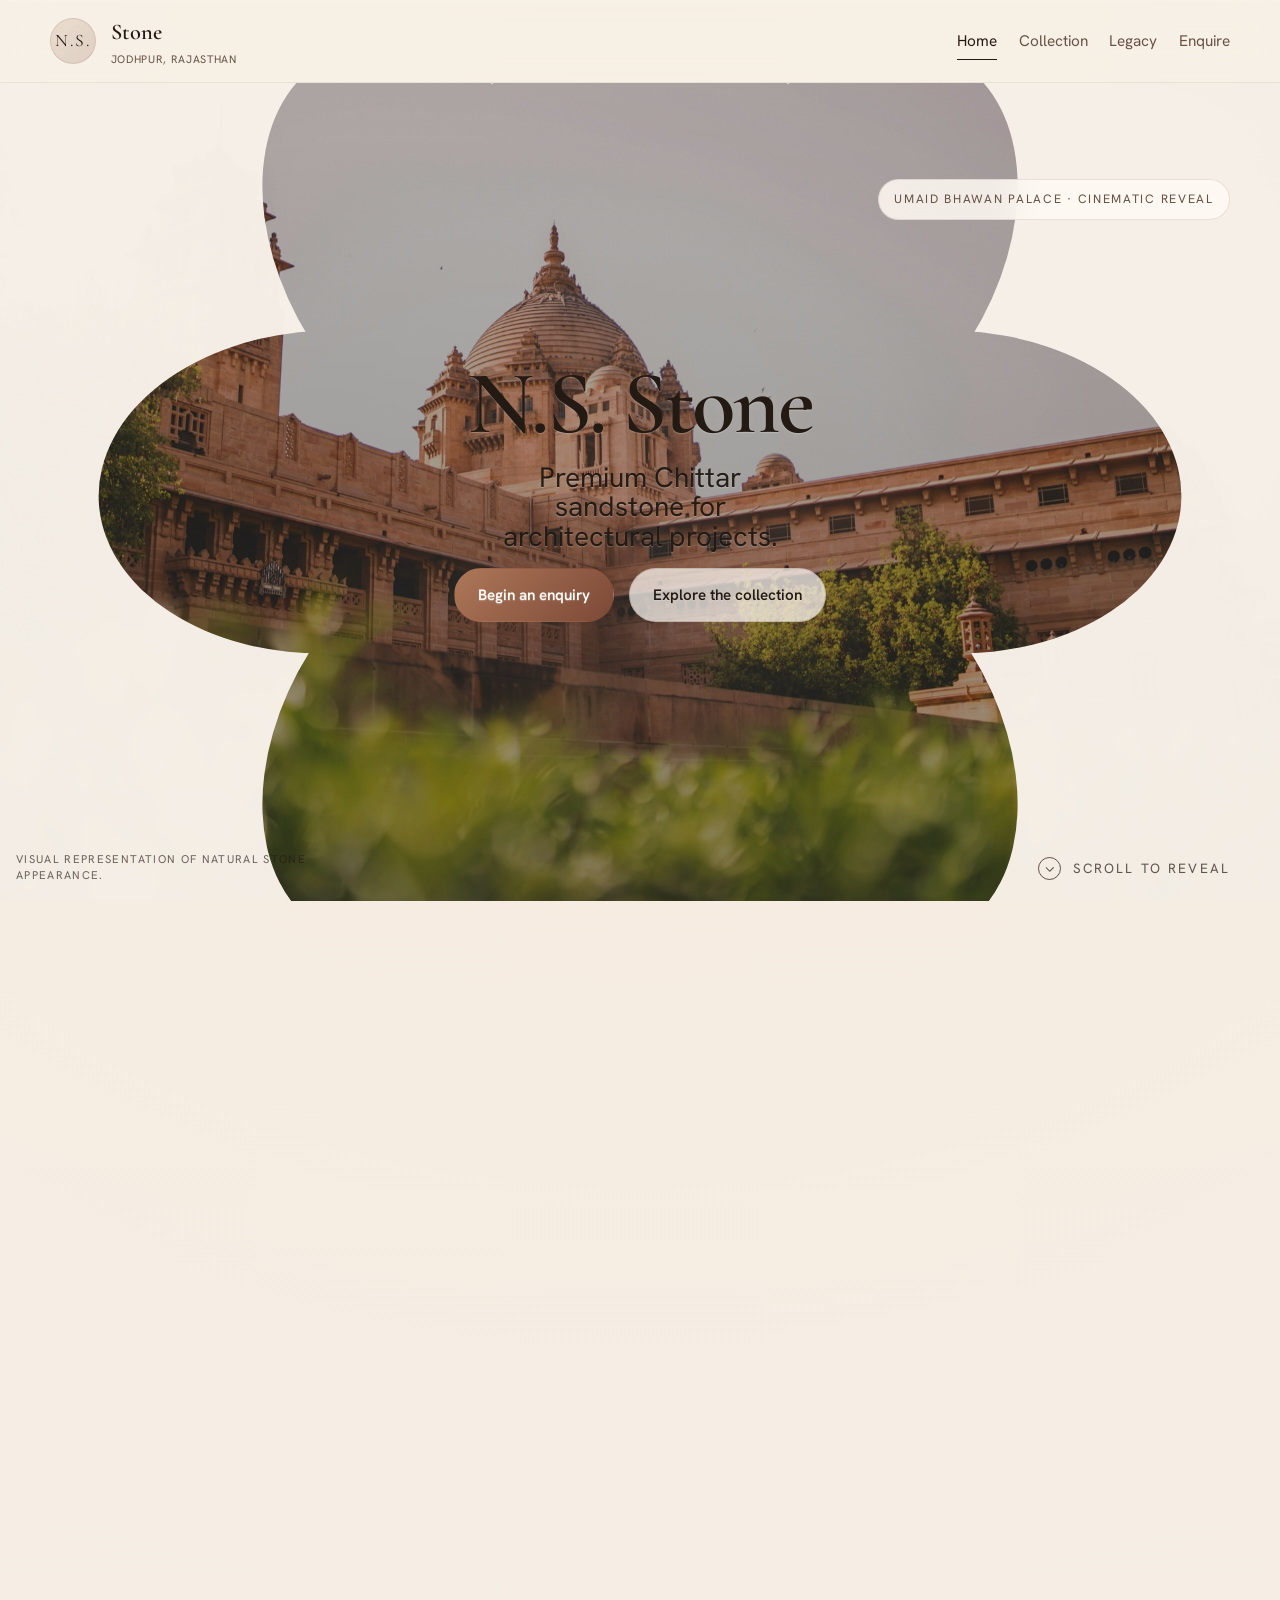
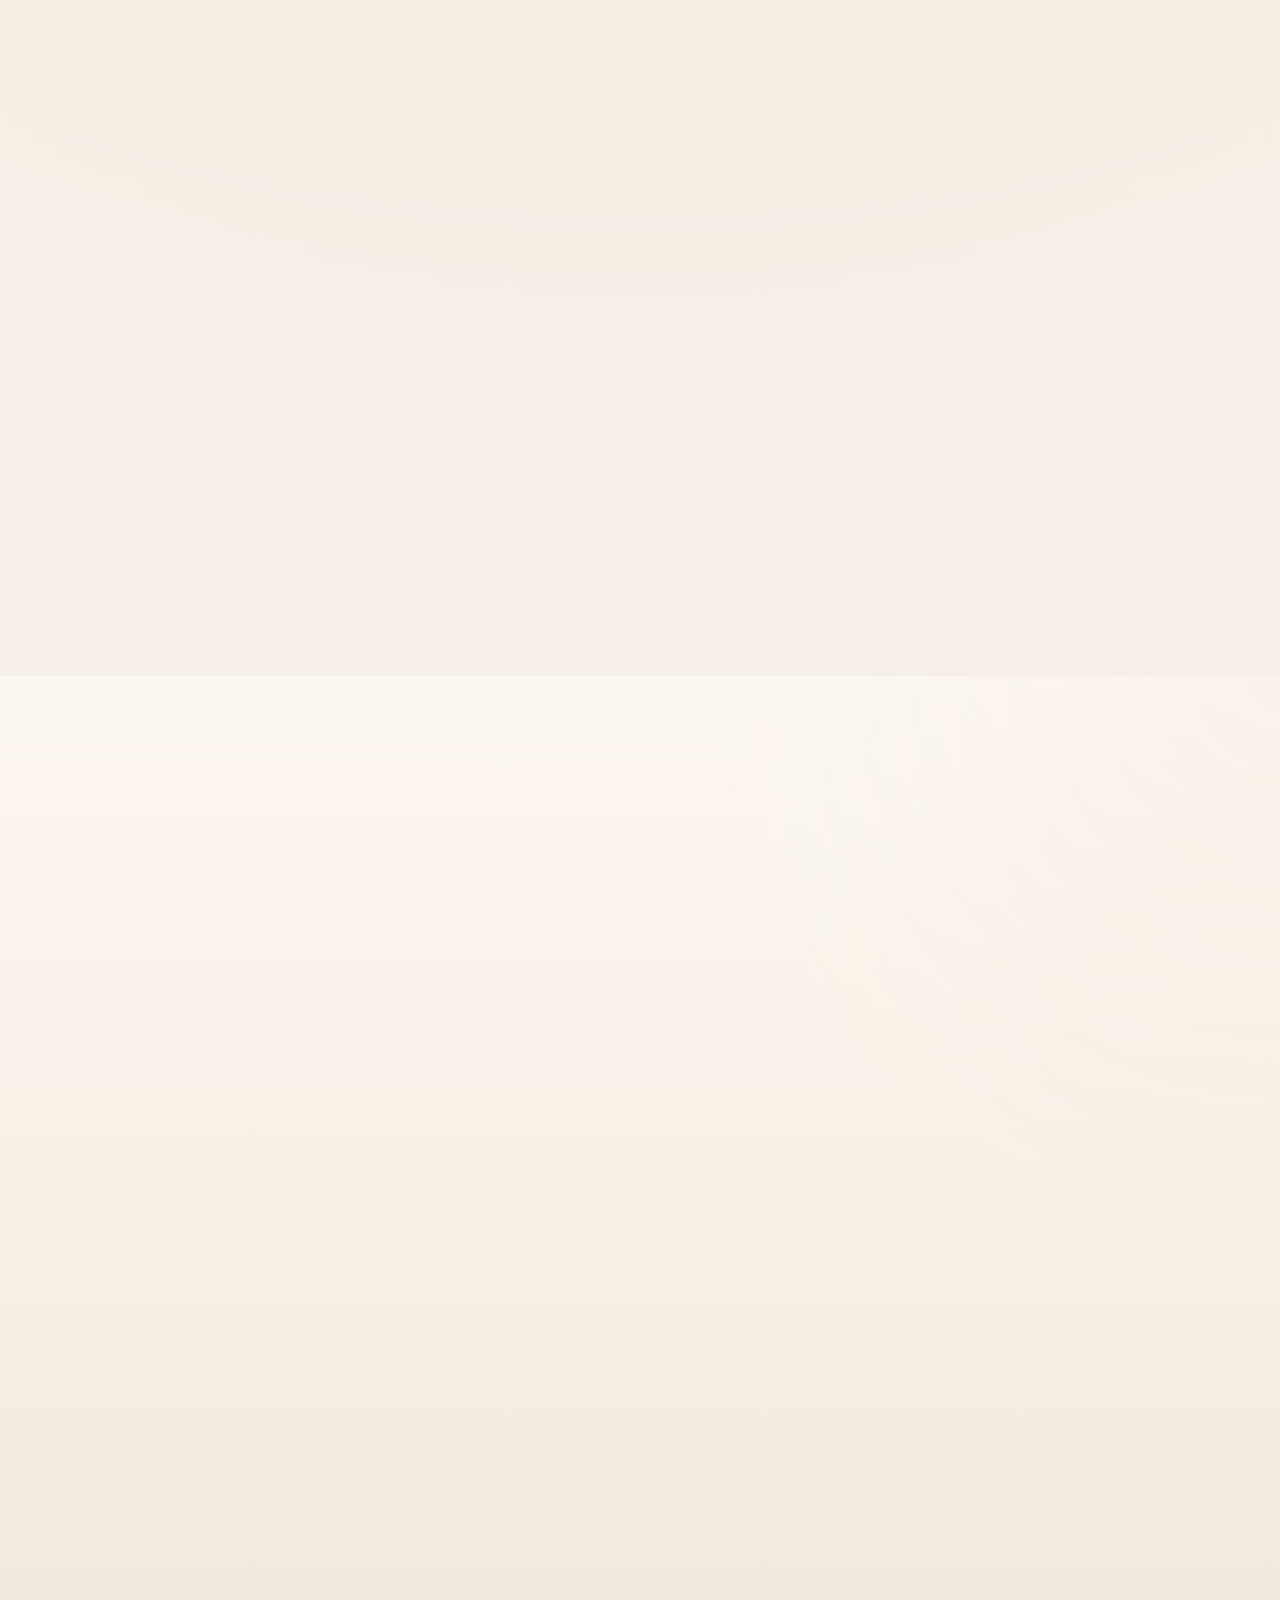
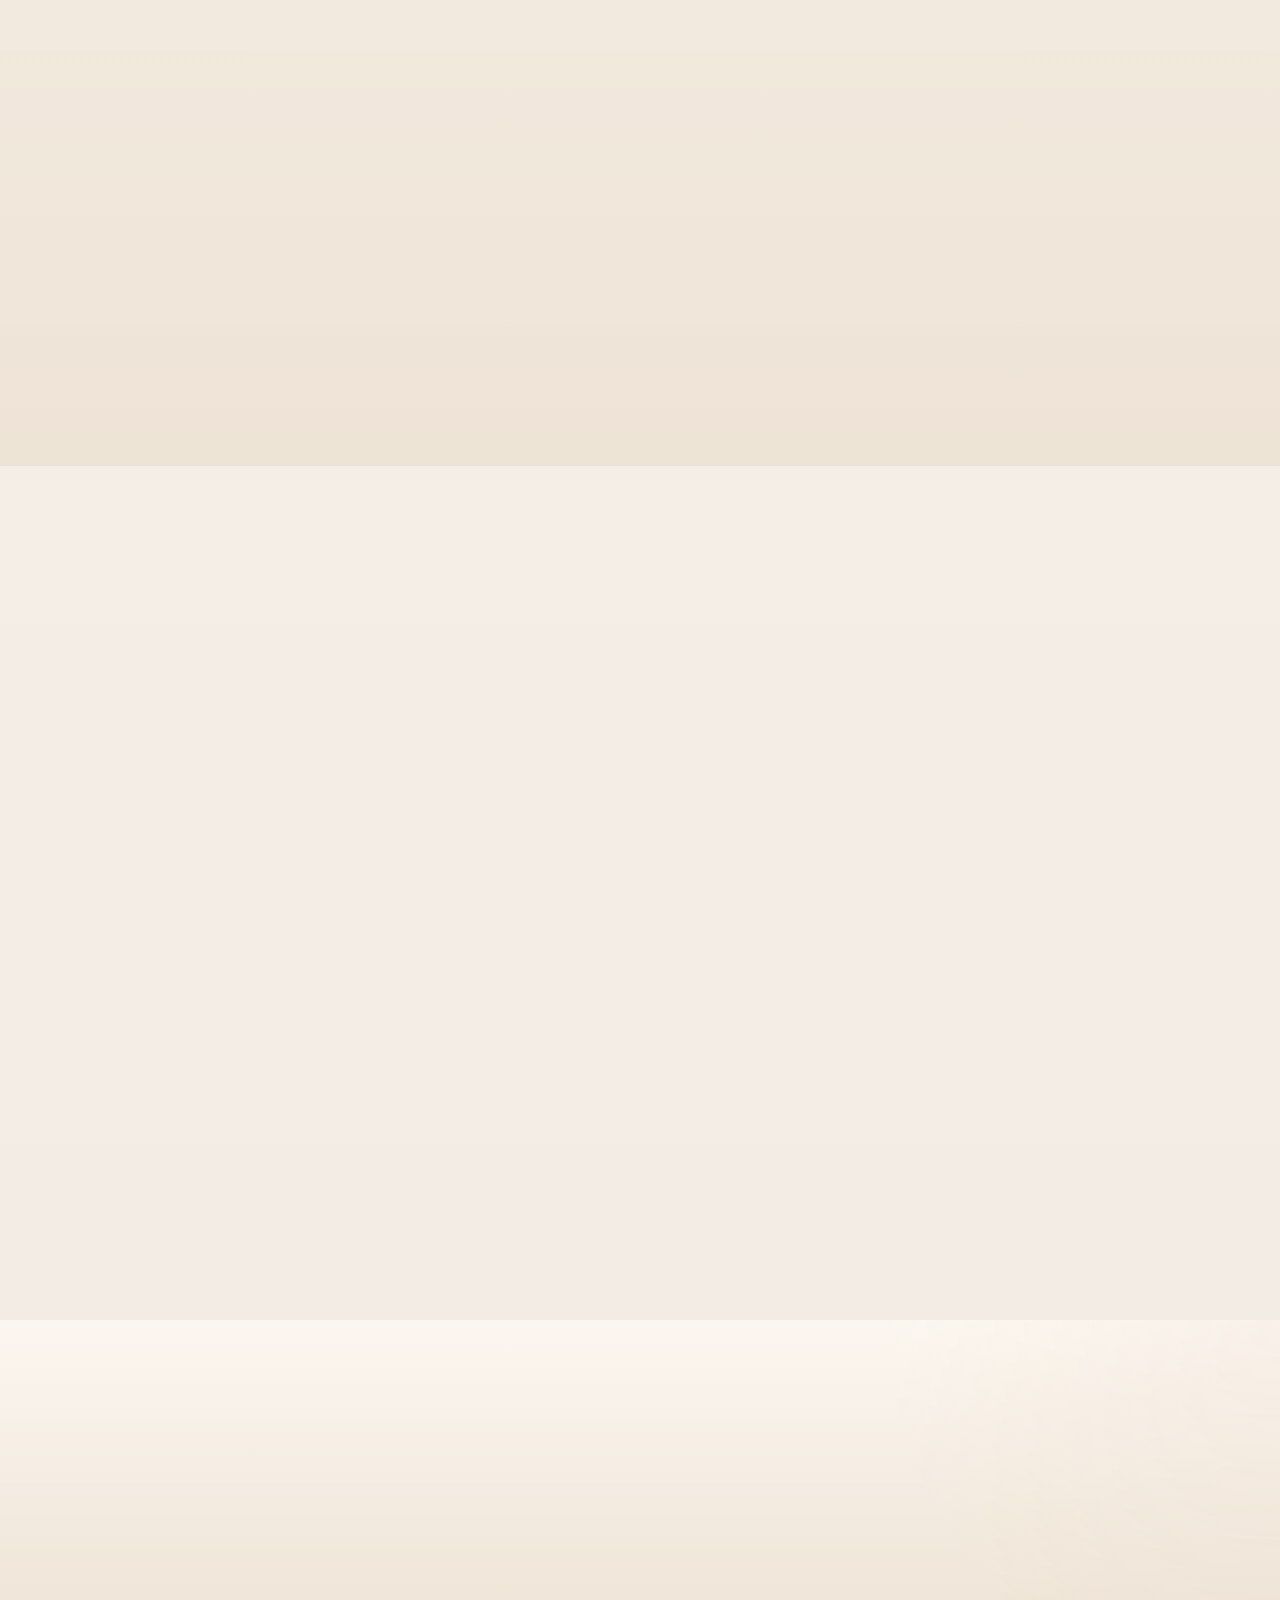
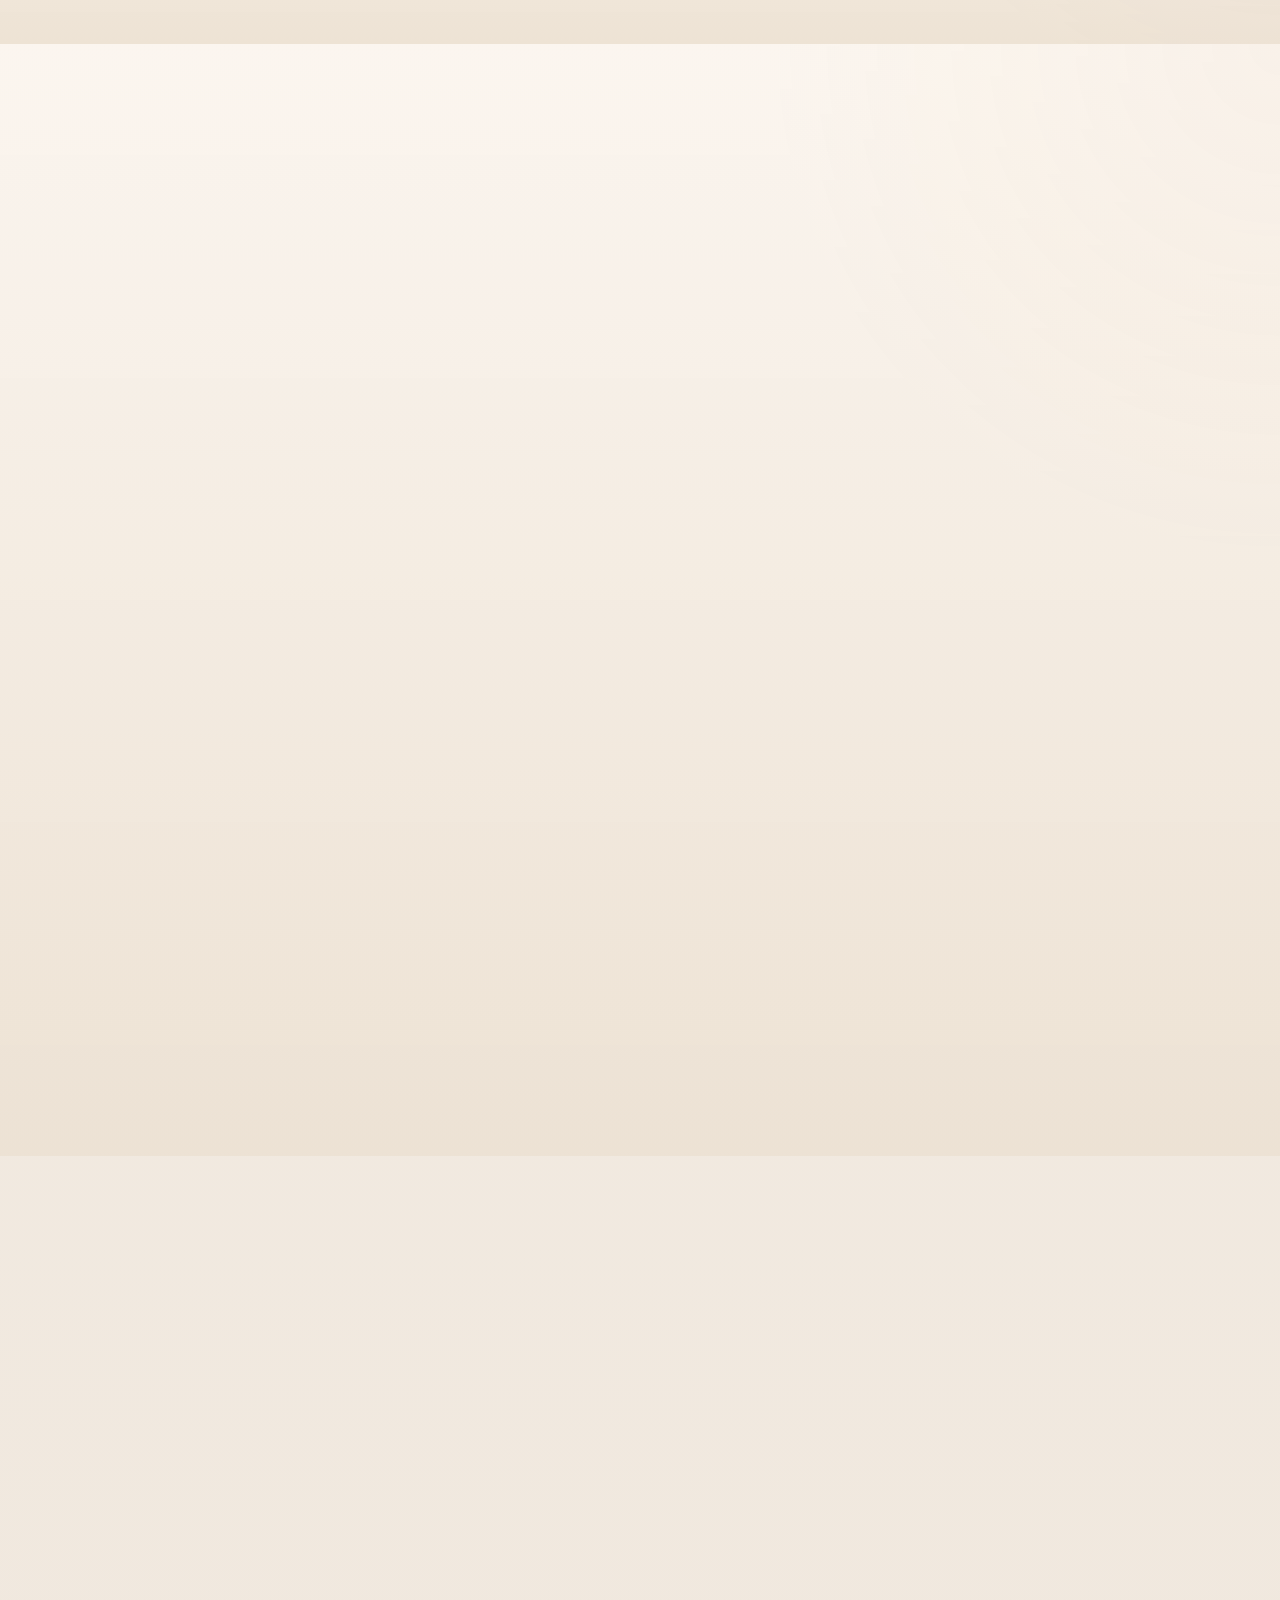
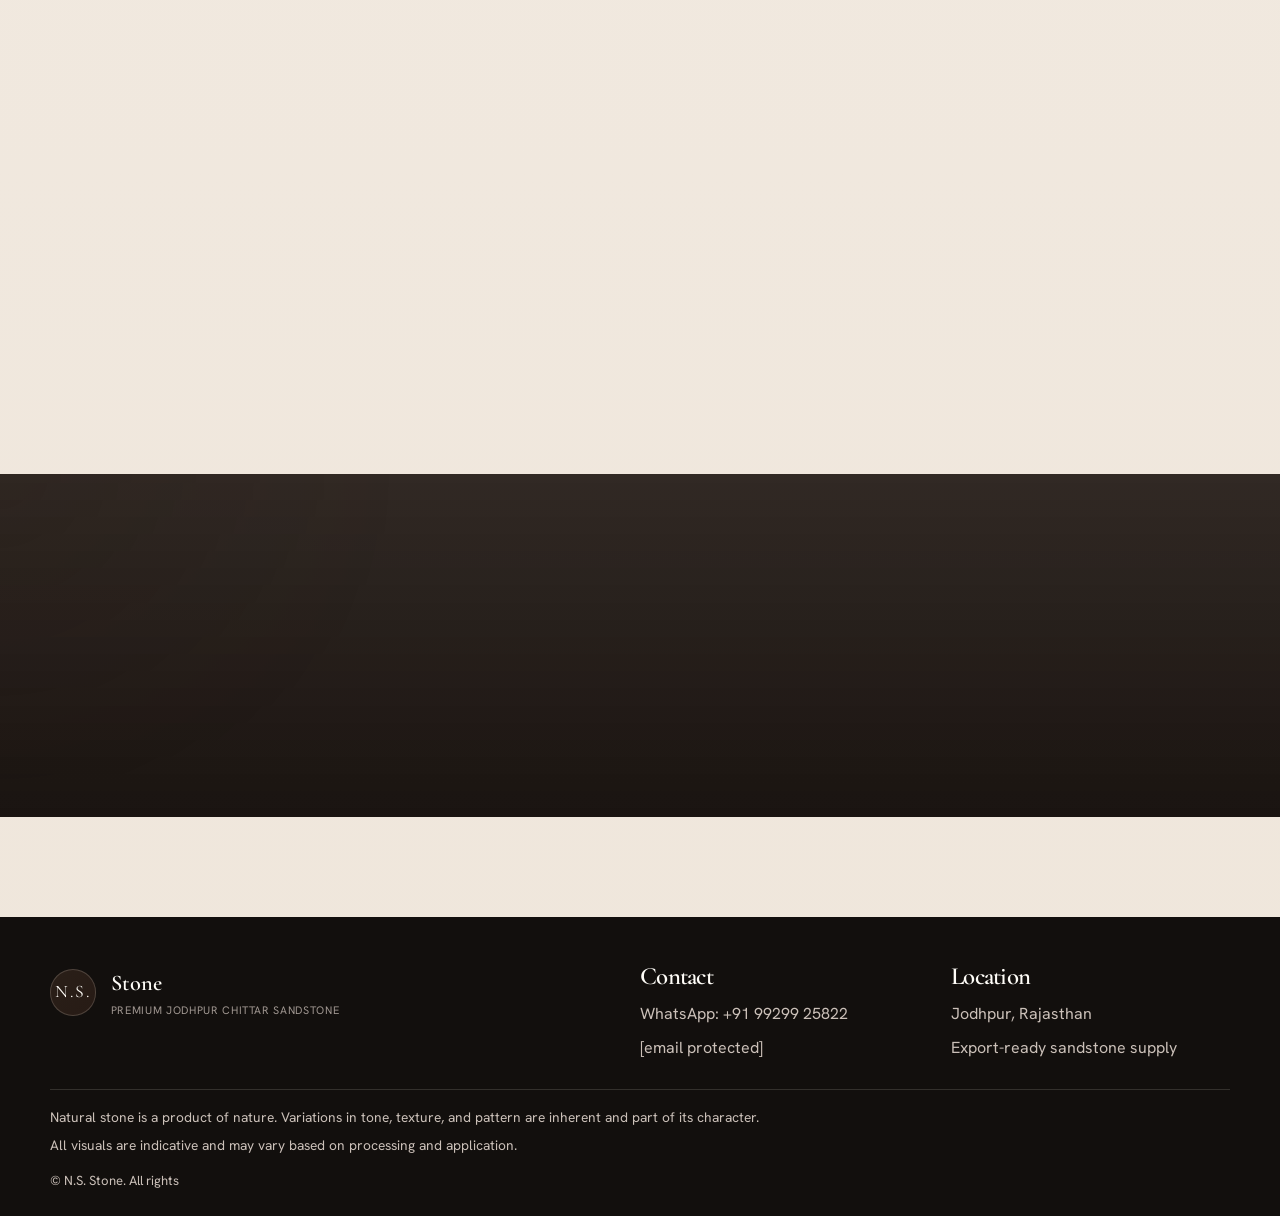
==== commit 3a51e019: "Add files via upload" ====
--- a/index.html
+++ b/index.html
@@ -19,7 +19,9 @@
       content="Premium Jodhpur sandstone shaped for contemporary architecture and supplied with precision for heritage, hospitality, and landscape projects."
     />
     <meta property="og:type" content="website" />
-    <meta property="og:image" content="assets/img/stone-light.jpg" />
+    <meta property="og:site_name" content="N.S. Stone" />
+    <meta property="og:url" content="https://aadityabhati333.github.io/N.S.Stone/" />
+    <meta property="og:image" content="https://aadityabhati333.github.io/N.S.Stone/assets/img/stone-light.jpg" />
     <link rel="preconnect" href="https://fonts.googleapis.com" />
     <link rel="preconnect" href="https://fonts.gstatic.com" crossorigin />
     <link
@@ -30,8 +32,17 @@
     <script type="application/ld+json">
       {
         "@context": "https://schema.org",
+        "@type": "WebSite",
+        "name": "N.S. Stone",
+        "url": "https://aadityabhati333.github.io/N.S.Stone/"
+      }
+    </script>
+    <script type="application/ld+json">
+      {
+        "@context": "https://schema.org",
         "@type": "Organization",
         "name": "N.S. Stone",
+        "url": "https://aadityabhati333.github.io/N.S.Stone/",
         "description": "Manufacturer and exporter of premium Jodhpur Chittar Sandstone from Rajasthan, India.",
         "telephone": "+919929925822",
         "email": "Aadityabhati333@gmail.com",
@@ -510,7 +521,7 @@
           <h3>Contact</h3>
           <ul class="footer-links">
             <li><a href="https://wa.me/919929925822" target="_blank" rel="noopener">WhatsApp: +91 99299 25822</a></li>
-            <li><a href="mailto:Aadityabhati333@gmail.com">Aadityabhati333@gmail.com</a></li>
+            <li><a href="/cdn-cgi/l/email-protection#d392b2b7baa7aab2b1bbb2a7bae0e0e093b4beb2babffdb0bcbe"><span class="__cf_email__" data-cfemail="337252575a474a52515b52475a00000073545e525a5f1d505c5e">[email&#160;protected]</span></a></li>
           </ul>
         </div>
         <div>
@@ -526,11 +537,4 @@
         <p>All visuals are indicative and may vary based on processing and application.</p>
       </div>
       <div class="container site-footer__bottom">
-        <span>© <span data-current-year></span> N.S. Stone. All rights reserved.</span>
-        <span>Design by Aaditya Bhati</span>
-      </div>
-    </footer>
-
-    <script src="js/main.js"></script>
-  </body>
-</html>
+        <span>© <span data-current-year></span> N.S. Stone. All rights 
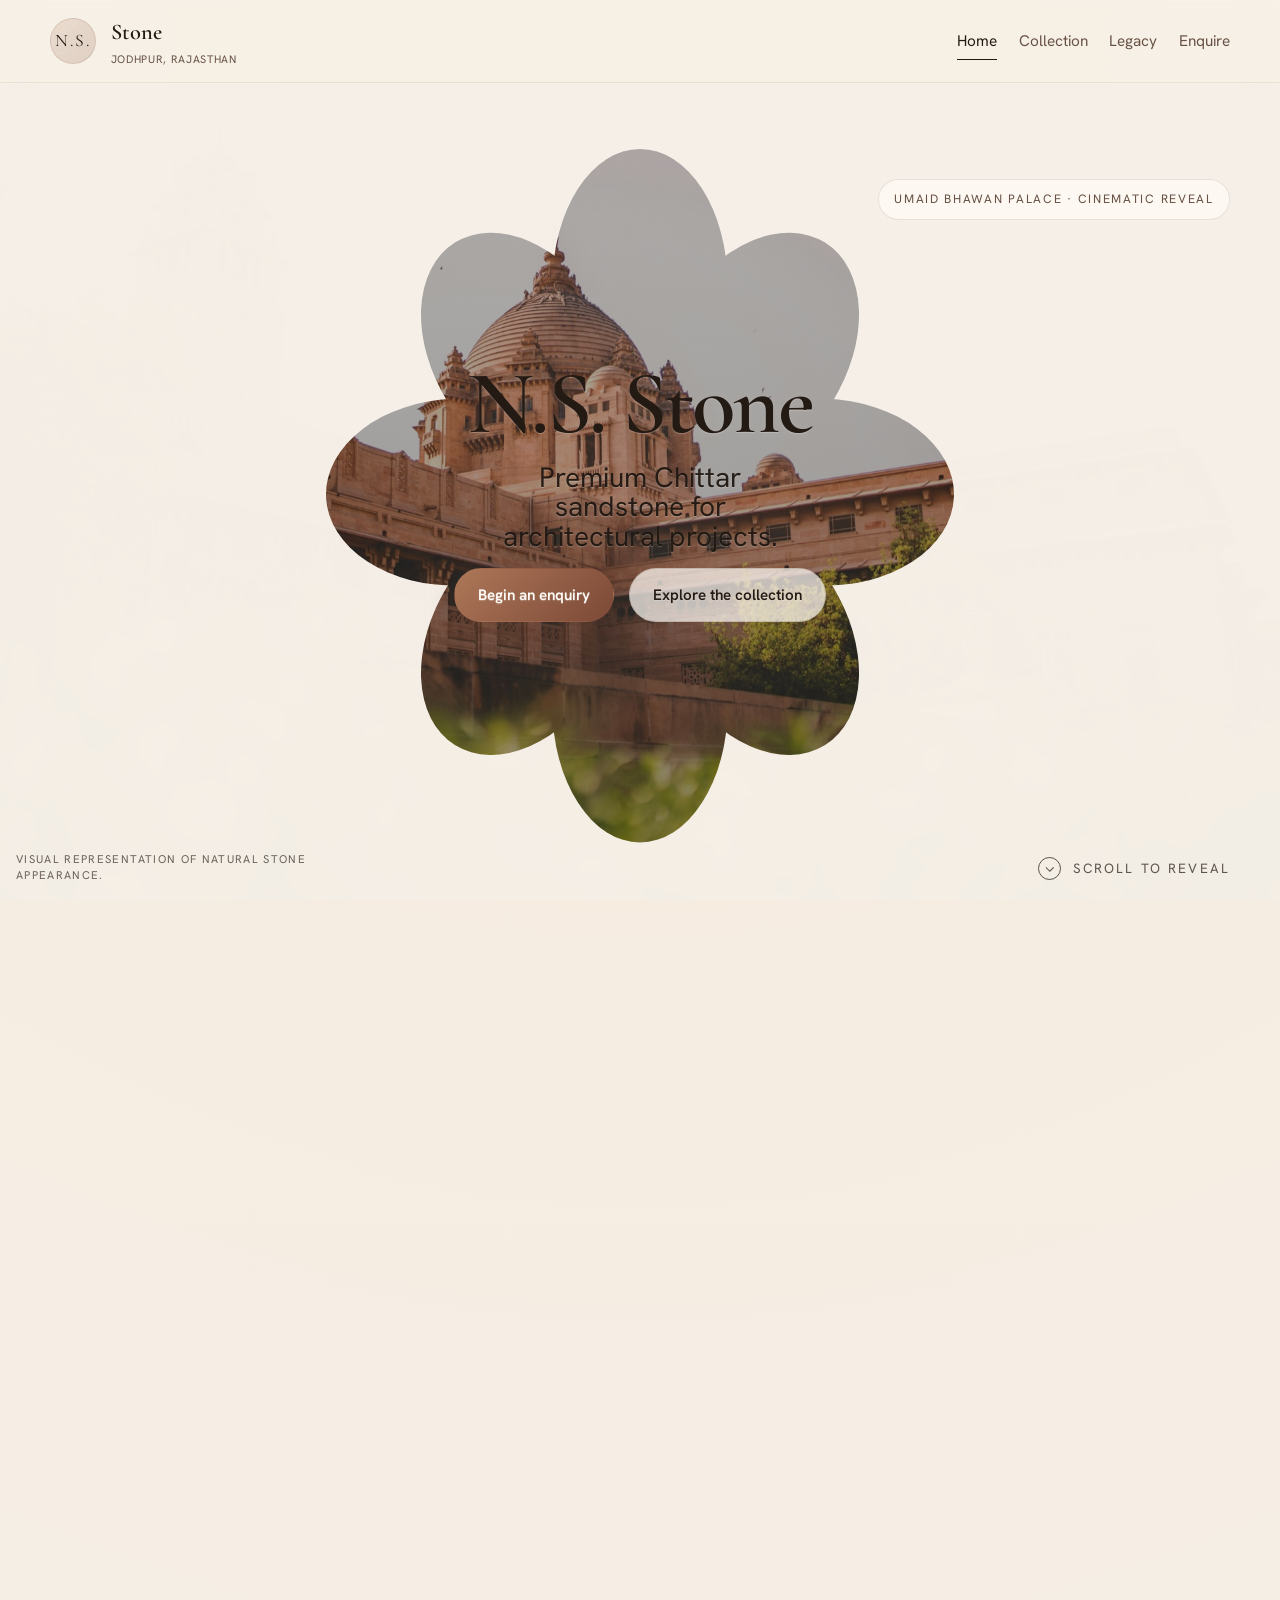
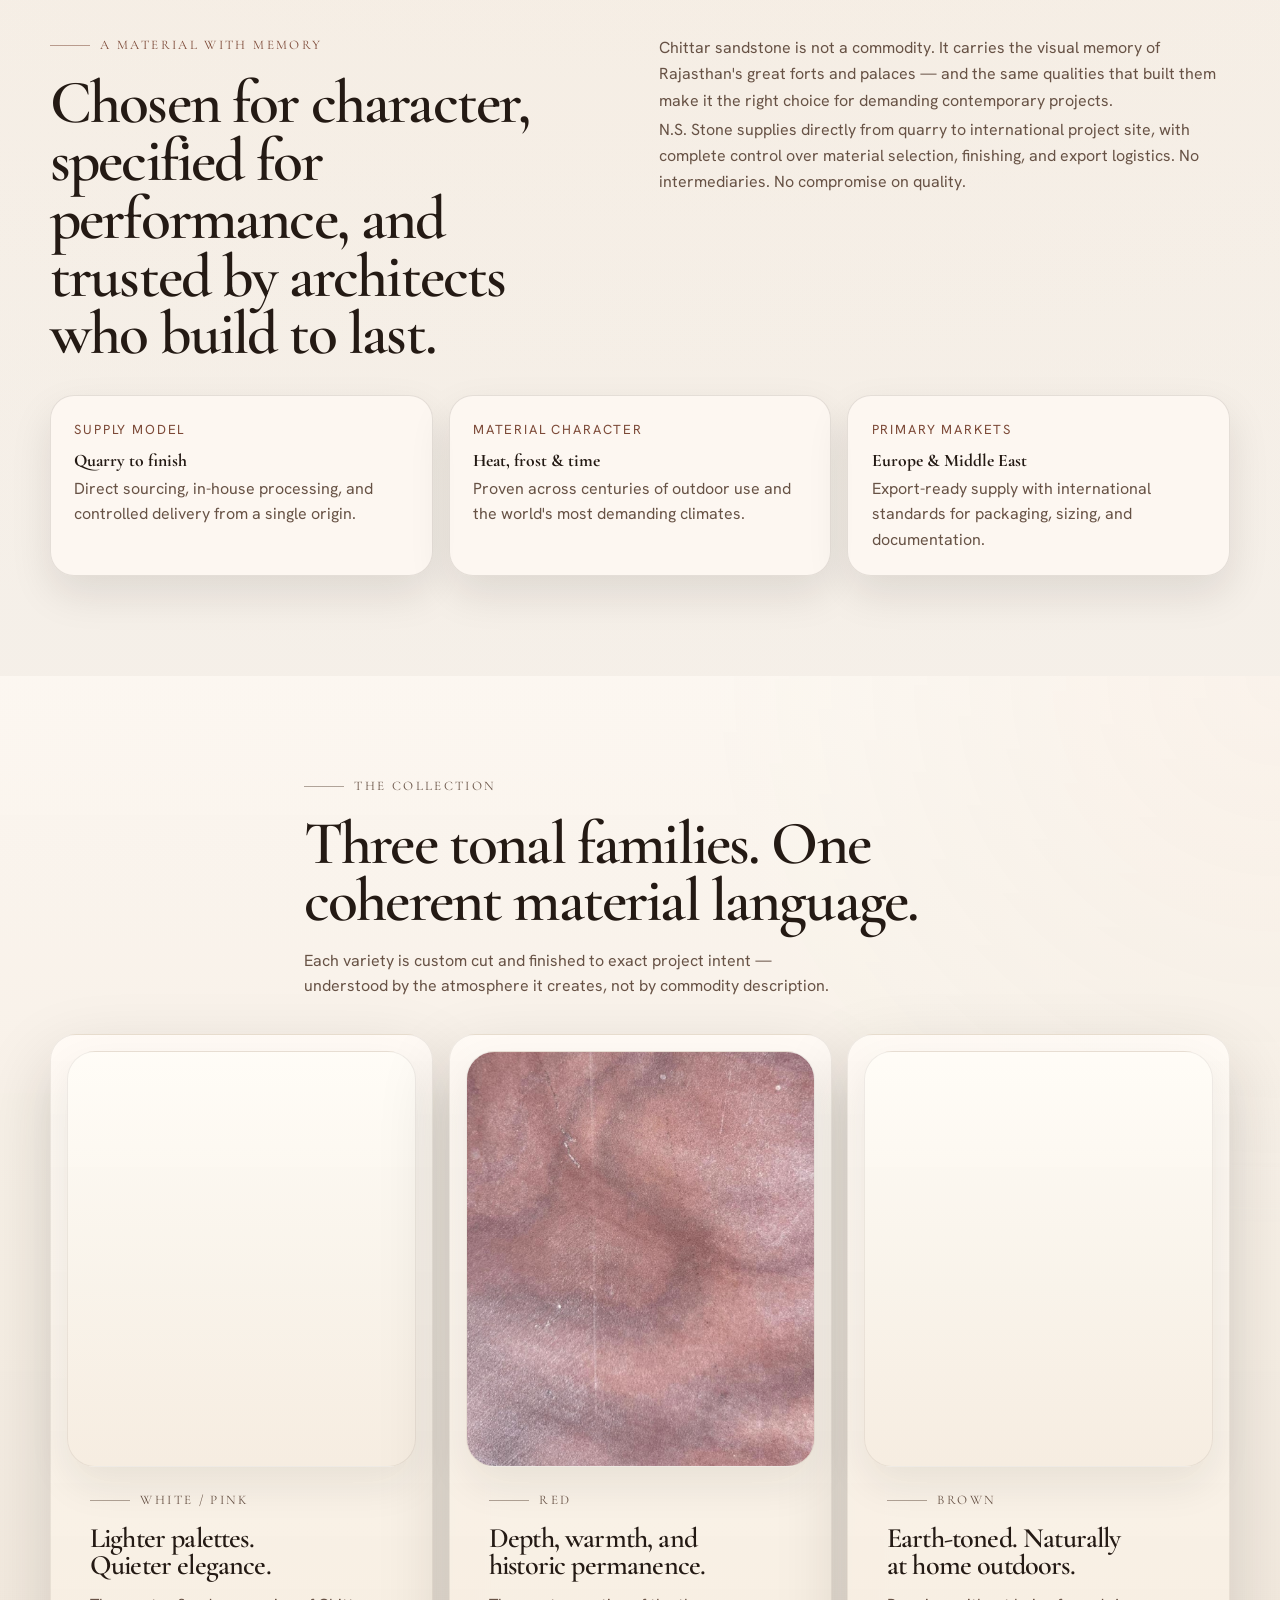
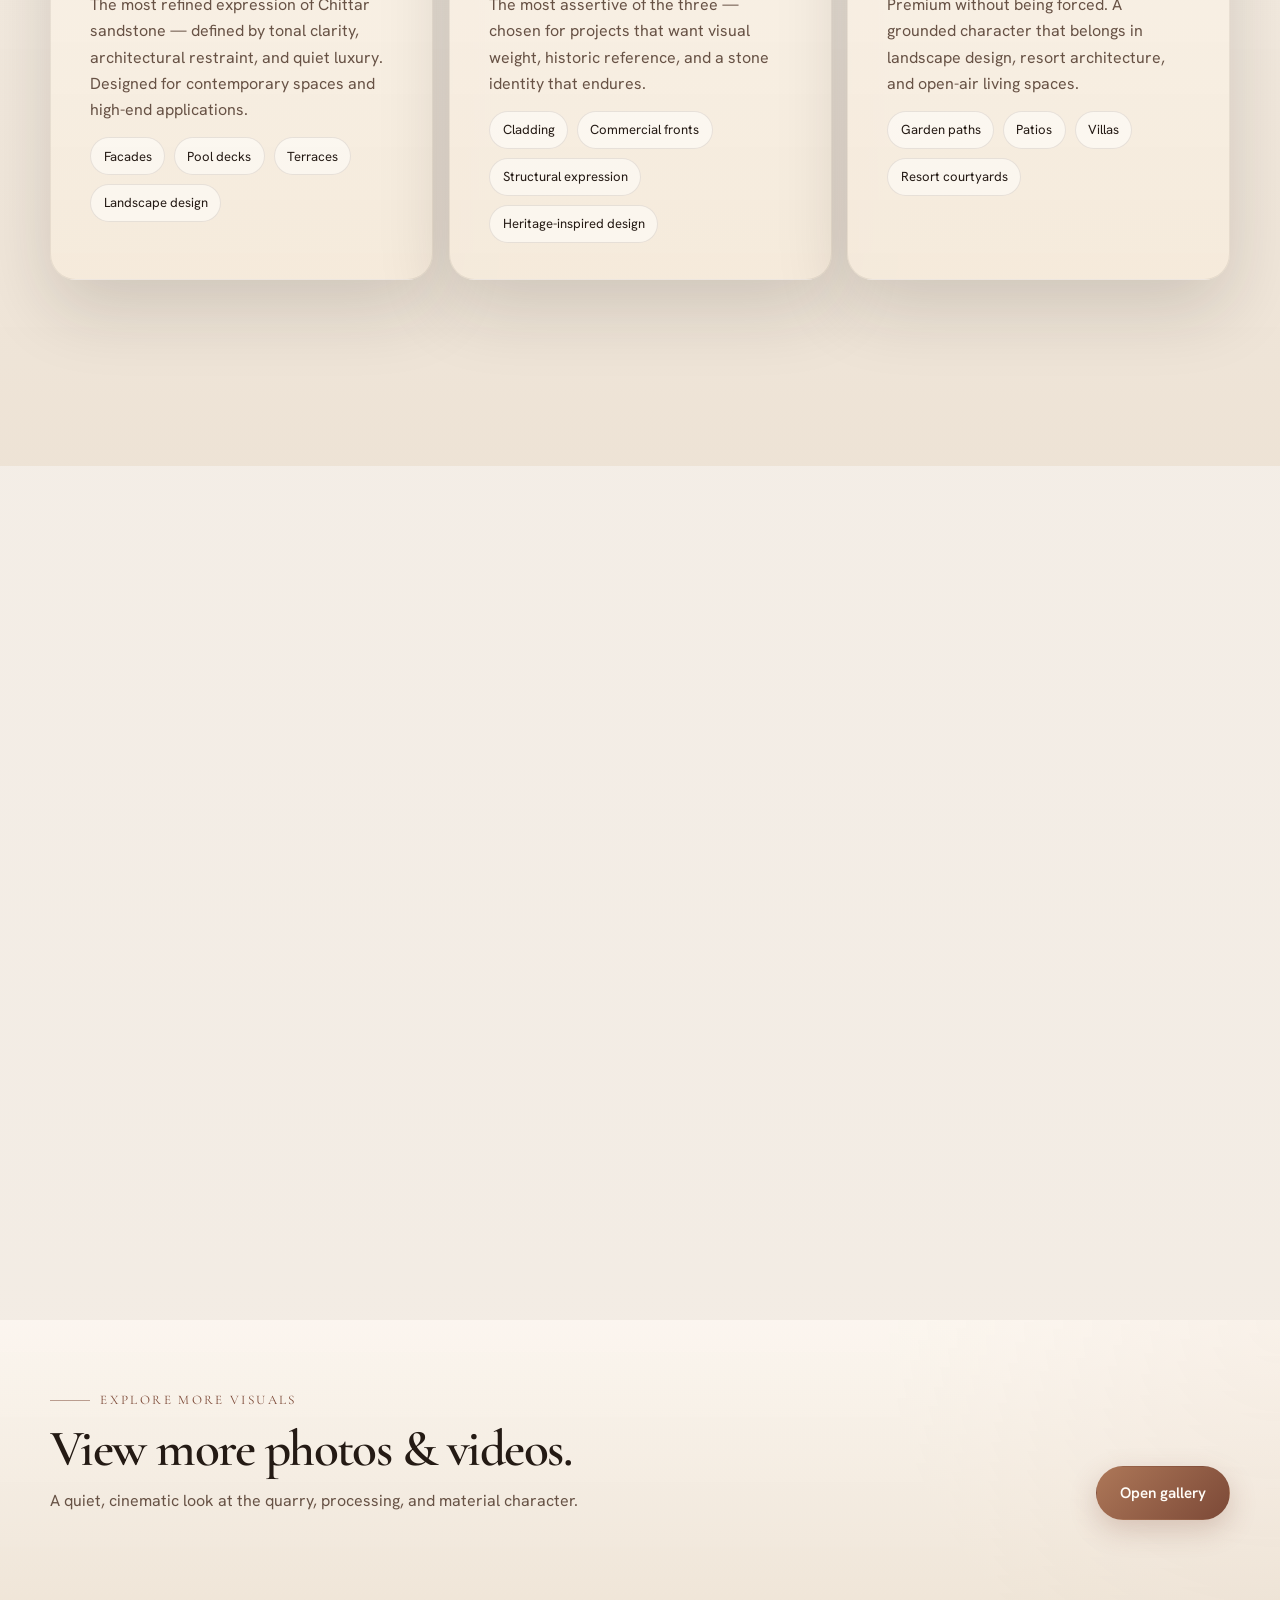
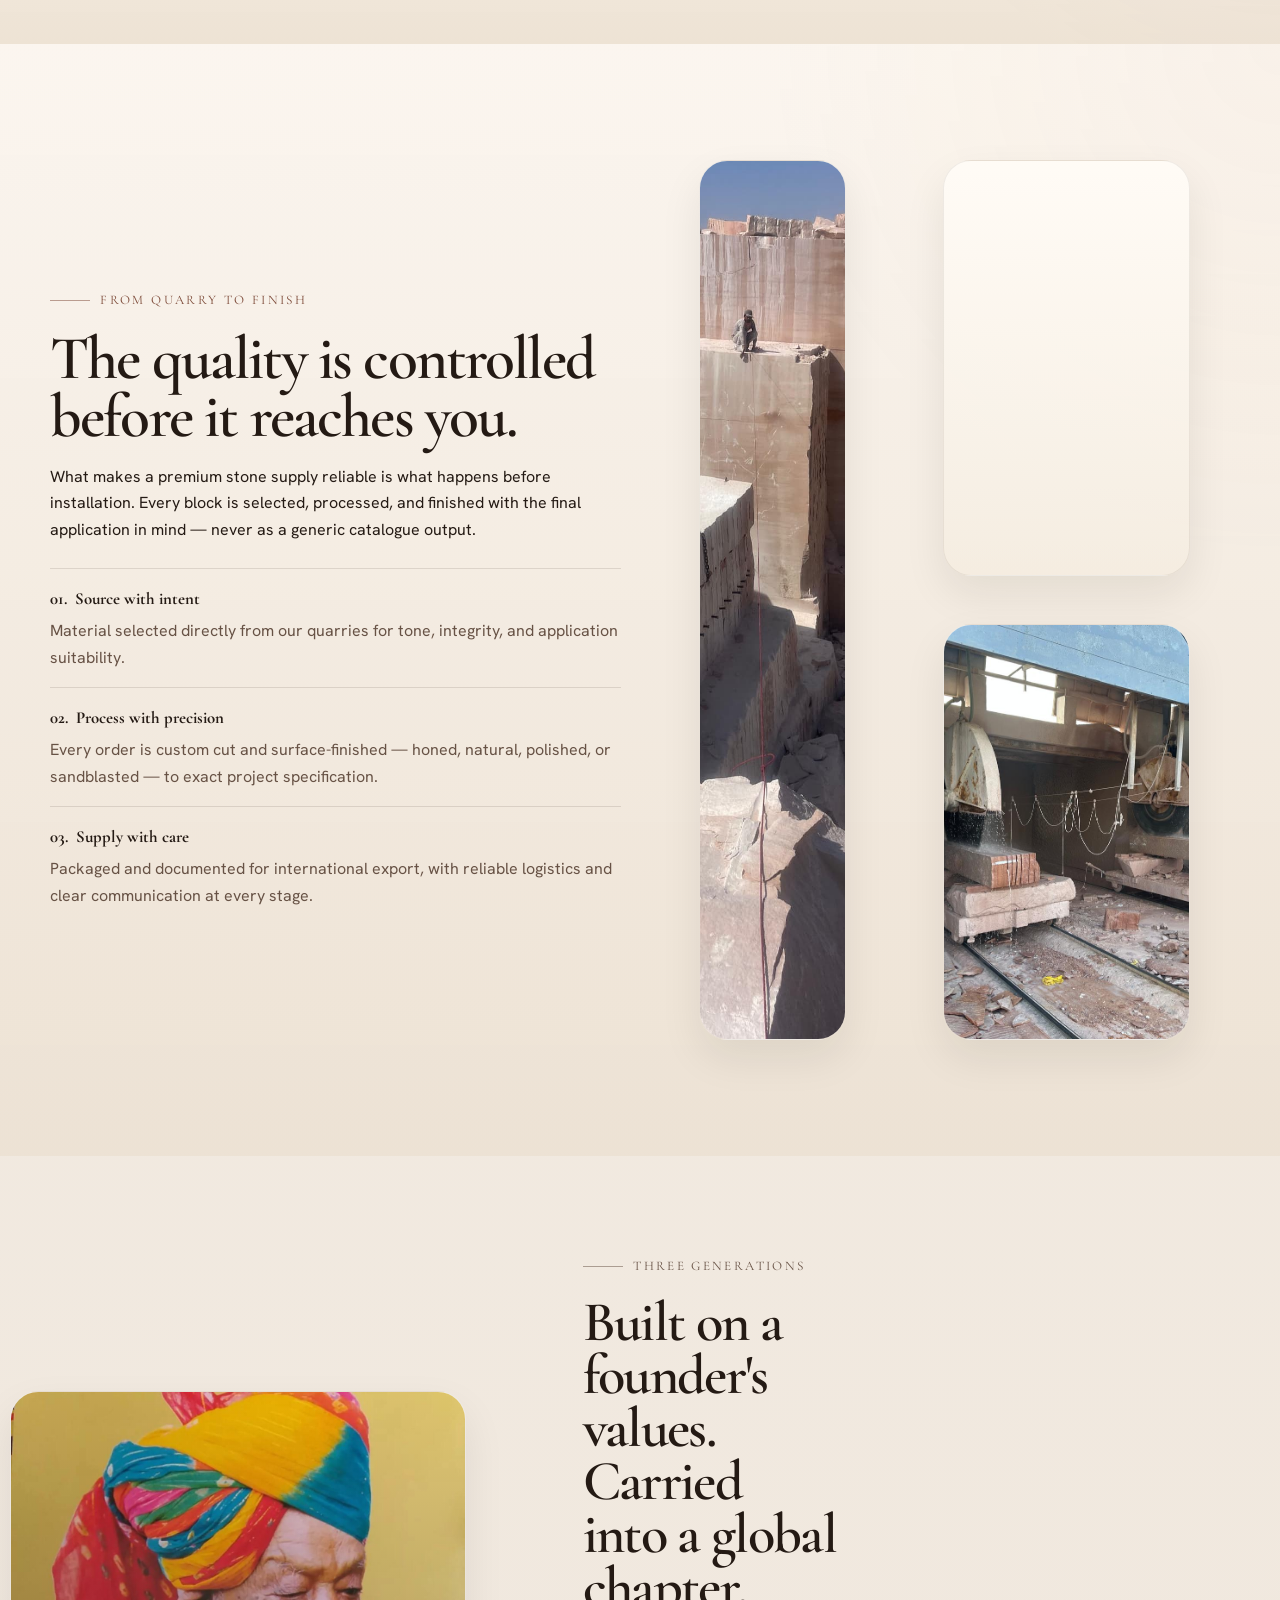
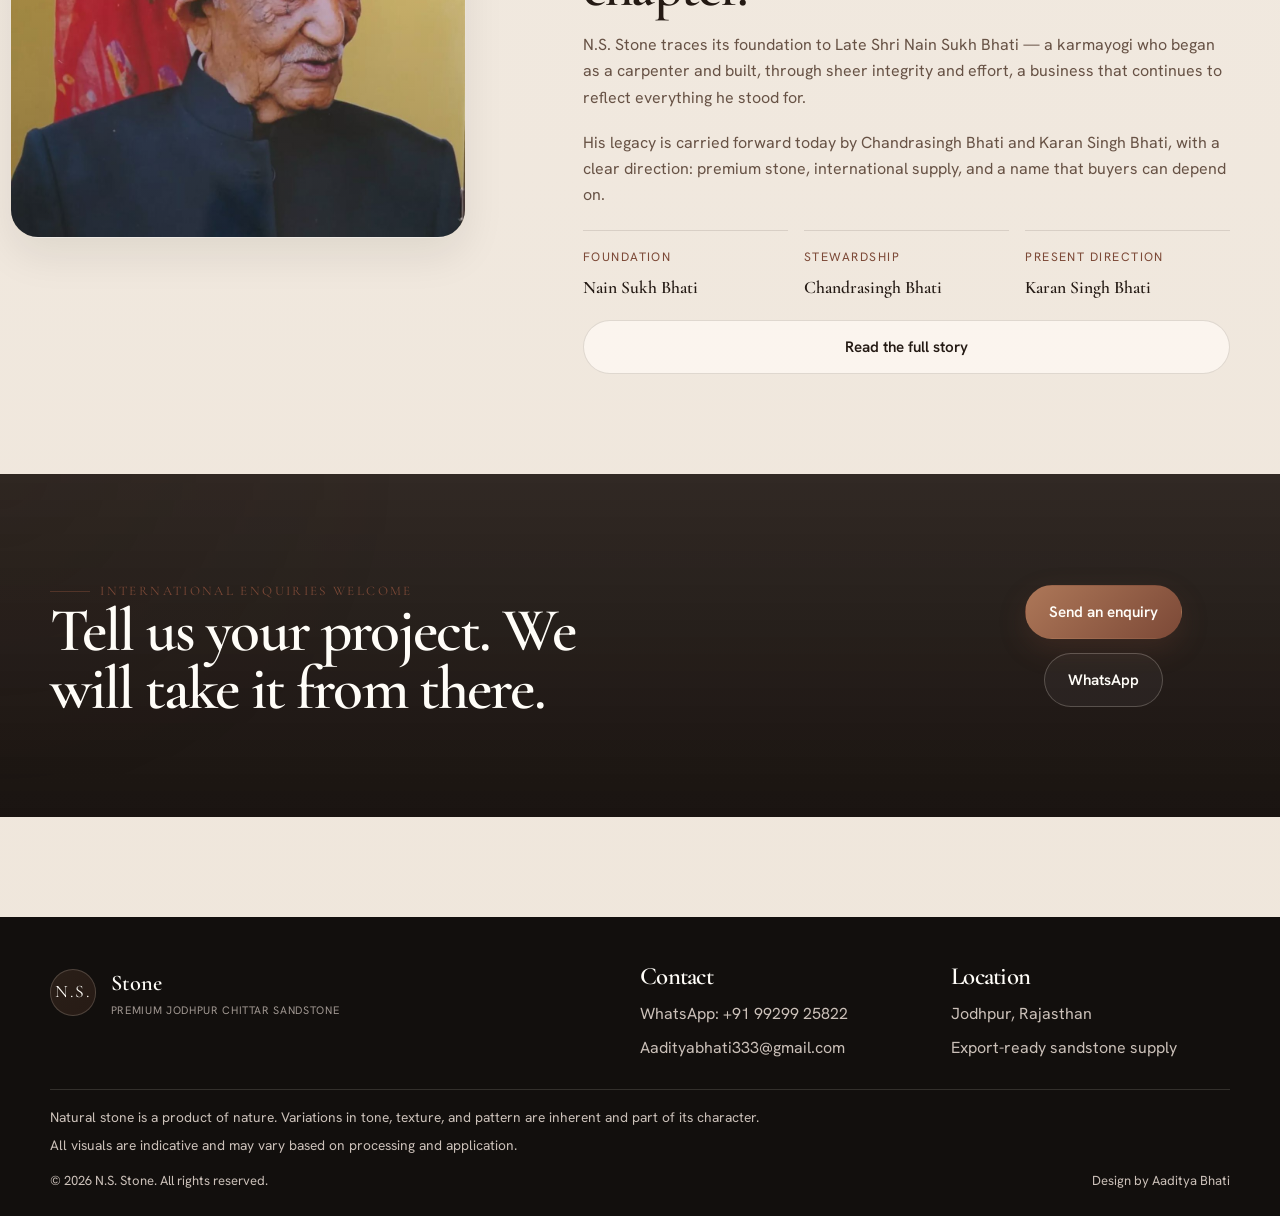
==== commit 098d90e2: "Add files via upload" ====
--- a/index.html
+++ b/index.html
@@ -19,9 +19,7 @@
       content="Premium Jodhpur sandstone shaped for contemporary architecture and supplied with precision for heritage, hospitality, and landscape projects."
     />
     <meta property="og:type" content="website" />
-    <meta property="og:site_name" content="N.S. Stone" />
-    <meta property="og:url" content="https://aadityabhati333.github.io/N.S.Stone/" />
-    <meta property="og:image" content="https://aadityabhati333.github.io/N.S.Stone/assets/img/stone-light.jpg" />
+    <meta property="og:image" content="assets/img/stone-light.jpg" />
     <link rel="preconnect" href="https://fonts.googleapis.com" />
     <link rel="preconnect" href="https://fonts.gstatic.com" crossorigin />
     <link
@@ -32,17 +30,8 @@
     <script type="application/ld+json">
       {
         "@context": "https://schema.org",
-        "@type": "WebSite",
-        "name": "N.S. Stone",
-        "url": "https://aadityabhati333.github.io/N.S.Stone/"
-      }
-    </script>
-    <script type="application/ld+json">
-      {
-        "@context": "https://schema.org",
         "@type": "Organization",
         "name": "N.S. Stone",
-        "url": "https://aadityabhati333.github.io/N.S.Stone/",
         "description": "Manufacturer and exporter of premium Jodhpur Chittar Sandstone from Rajasthan, India.",
         "telephone": "+919929925822",
         "email": "Aadityabhati333@gmail.com",
@@ -521,7 +510,7 @@
           <h3>Contact</h3>
           <ul class="footer-links">
             <li><a href="https://wa.me/919929925822" target="_blank" rel="noopener">WhatsApp: +91 99299 25822</a></li>
-            <li><a href="/cdn-cgi/l/email-protection#d392b2b7baa7aab2b1bbb2a7bae0e0e093b4beb2babffdb0bcbe"><span class="__cf_email__" data-cfemail="337252575a474a52515b52475a00000073545e525a5f1d505c5e">[email&#160;protected]</span></a></li>
+            <li><a href="mailto:Aadityabhati333@gmail.com">Aadityabhati333@gmail.com</a></li>
           </ul>
         </div>
         <div>
@@ -537,4 +526,11 @@
         <p>All visuals are indicative and may vary based on processing and application.</p>
       </div>
       <div class="container site-footer__bottom">
-        <span>© <span data-current-year></span> N.S. Stone. All rights +        <span>© <span data-current-year></span> N.S. Stone. All rights reserved.</span>
+        <span>Design by Aaditya Bhati</span>
+      </div>
+    </footer>
+
+    <script src="js/main.js"></script>
+  </body>
+</html>
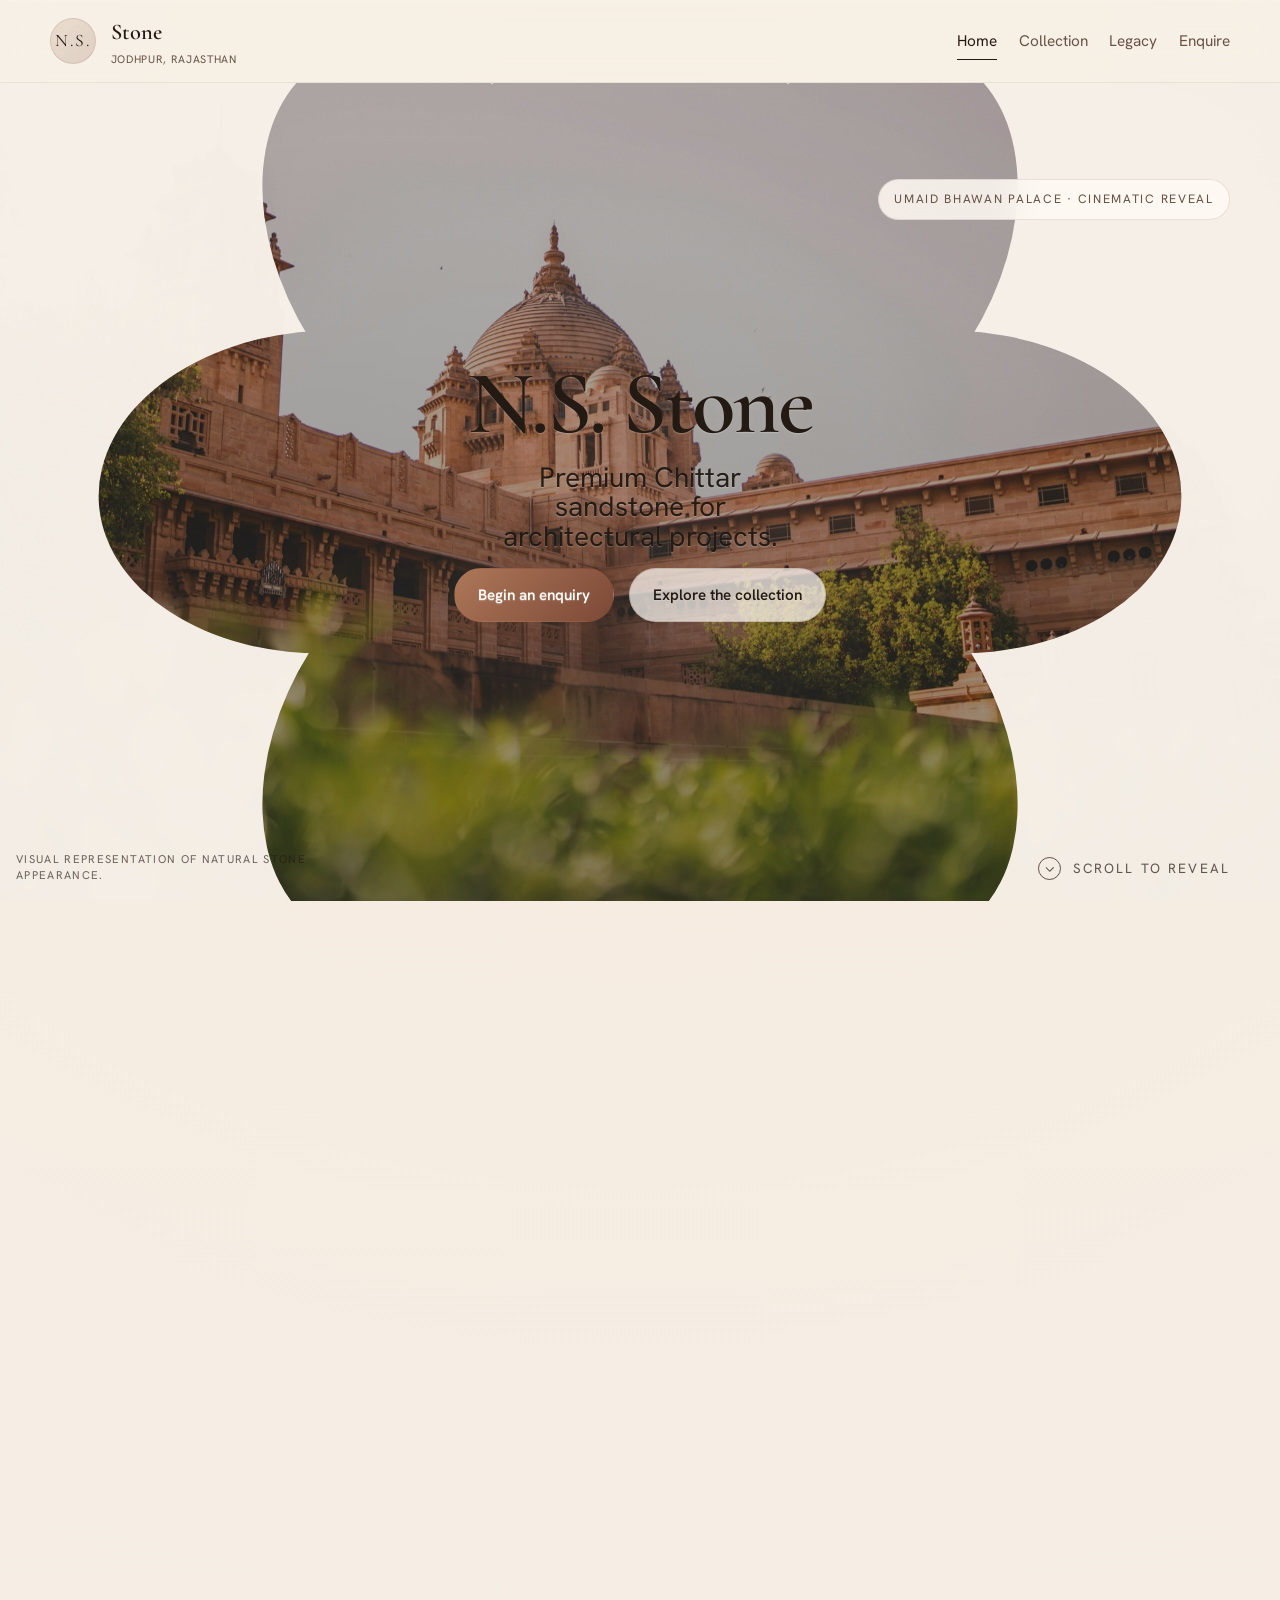
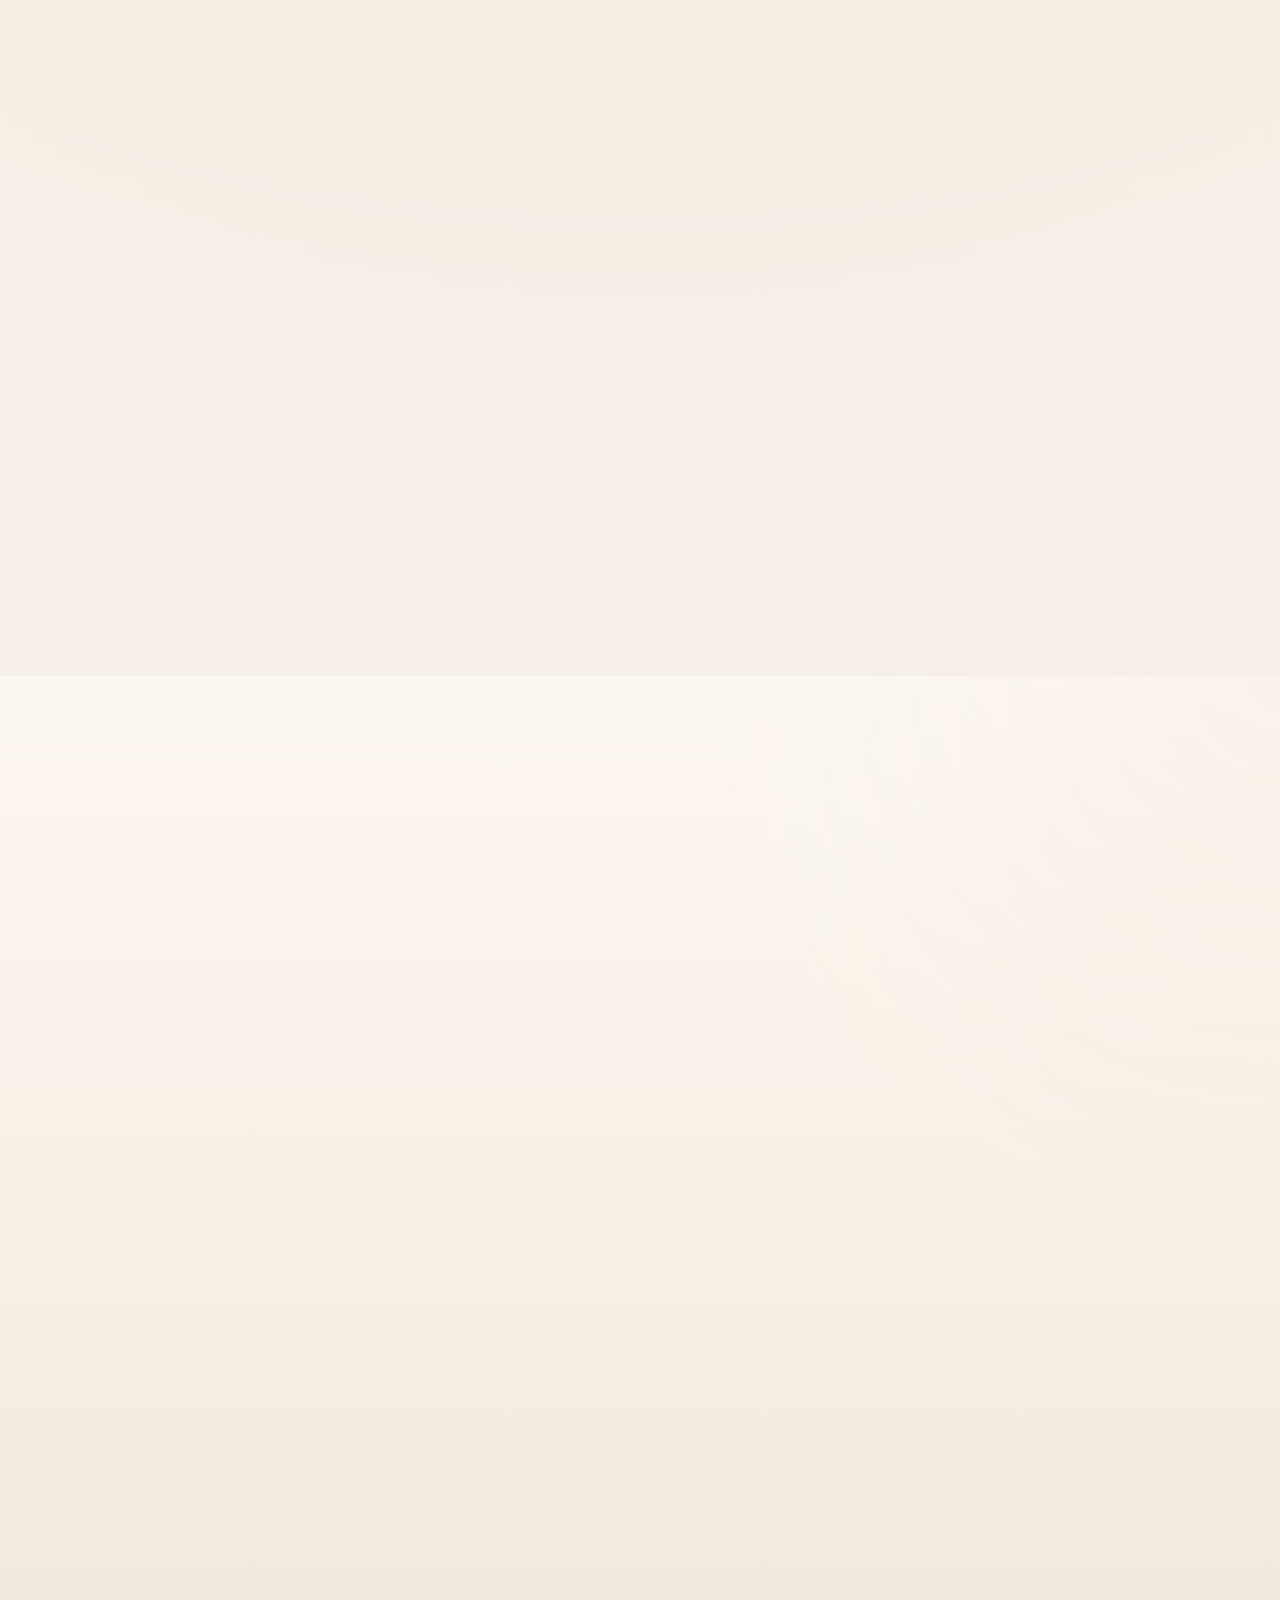
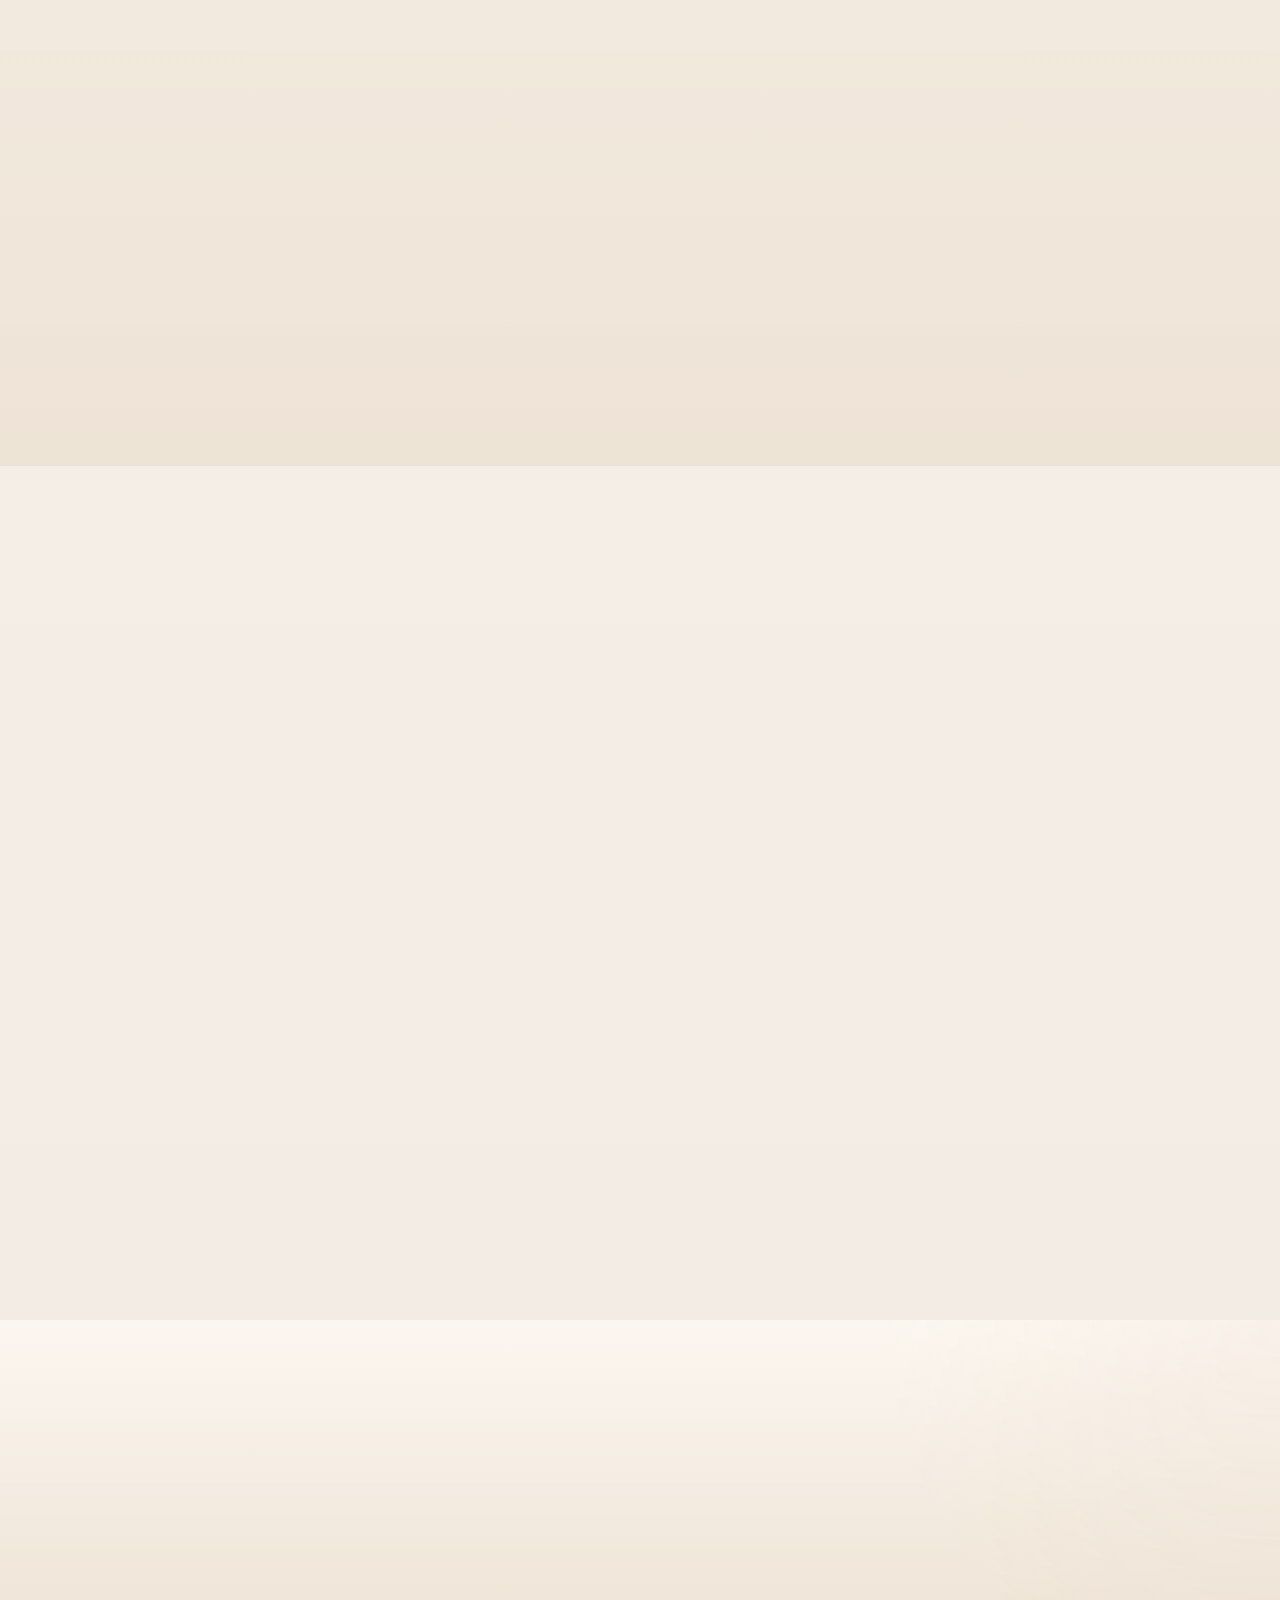
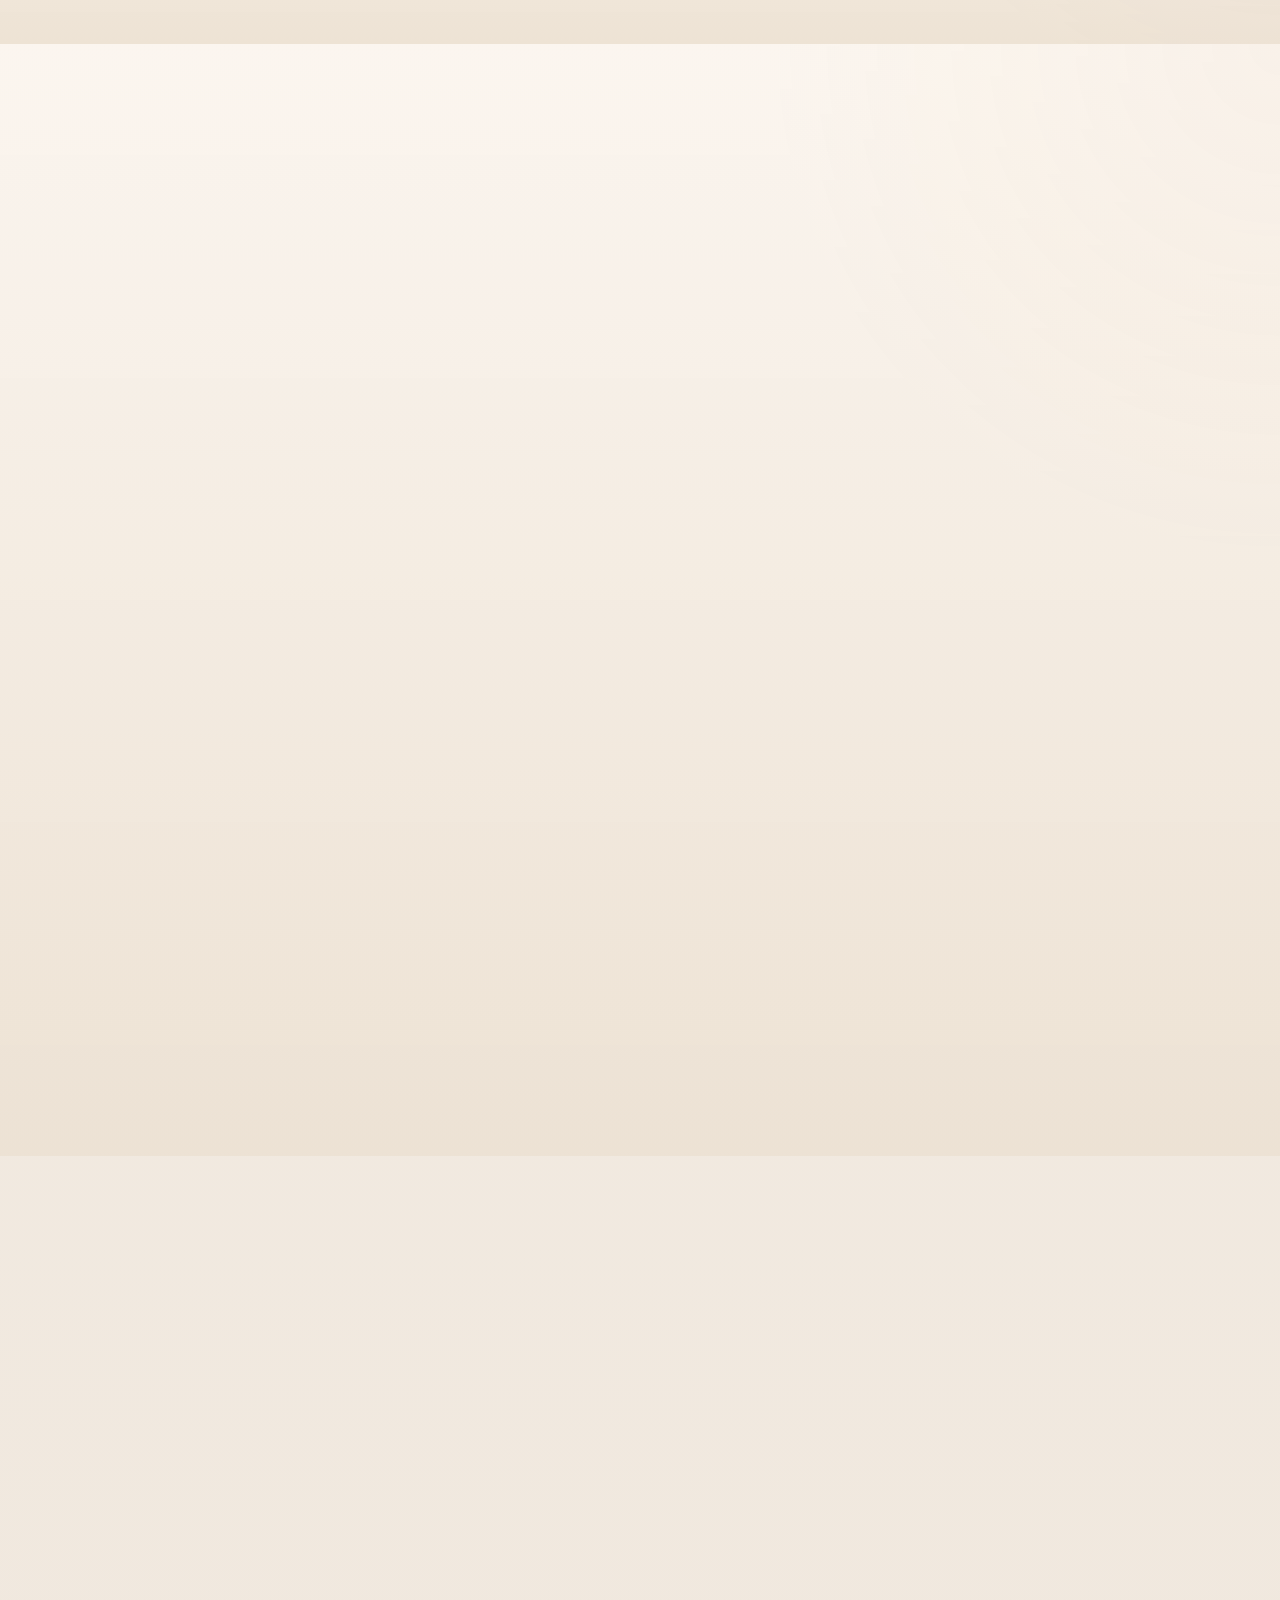
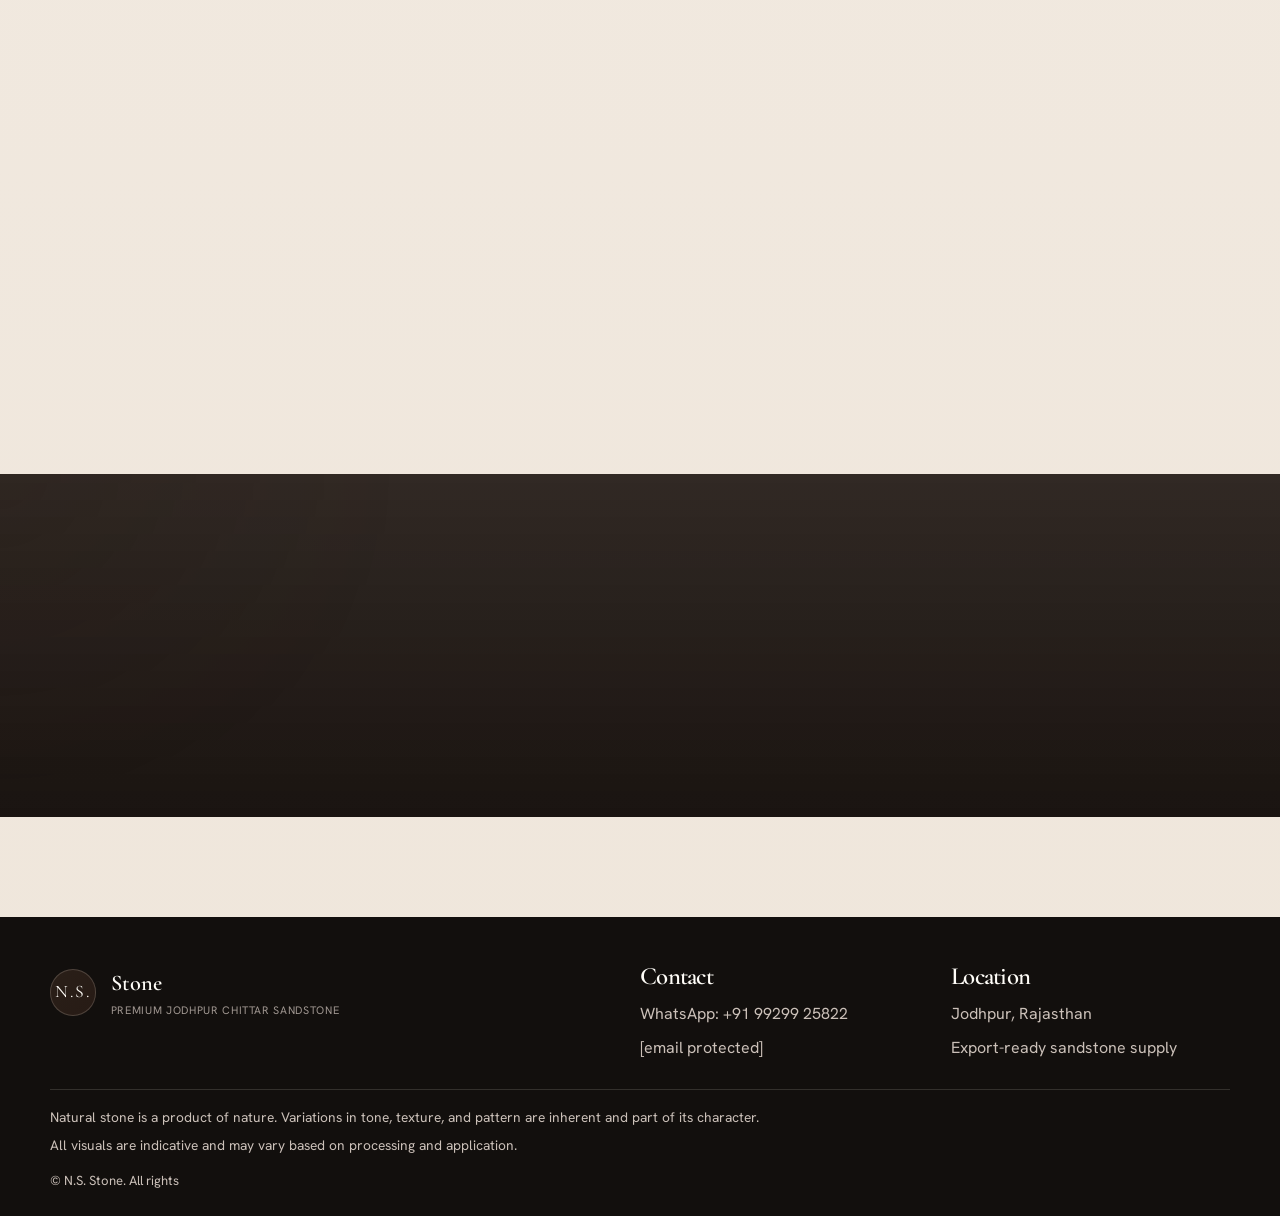
==== commit 5020dbe1: "Add files via upload" ====
--- a/index.html
+++ b/index.html
@@ -19,7 +19,9 @@
       content="Premium Jodhpur sandstone shaped for contemporary architecture and supplied with precision for heritage, hospitality, and landscape projects."
     />
     <meta property="og:type" content="website" />
-    <meta property="og:image" content="assets/img/stone-light.jpg" />
+    <meta property="og:site_name" content="N.S. Stone" />
+    <meta property="og:url" content="https://aadityabhati333.github.io/N.S.Stone/" />
+    <meta property="og:image" content="https://aadityabhati333.github.io/N.S.Stone/assets/img/stone-light.jpg" />
     <link rel="preconnect" href="https://fonts.googleapis.com" />
     <link rel="preconnect" href="https://fonts.gstatic.com" crossorigin />
     <link
@@ -30,8 +32,17 @@
     <script type="application/ld+json">
       {
         "@context": "https://schema.org",
+        "@type": "WebSite",
+        "name": "N.S. Stone",
+        "url": "https://aadityabhati333.github.io/N.S.Stone/"
+      }
+    </script>
+    <script type="application/ld+json">
+      {
+        "@context": "https://schema.org",
         "@type": "Organization",
         "name": "N.S. Stone",
+        "url": "https://aadityabhati333.github.io/N.S.Stone/",
         "description": "Manufacturer and exporter of premium Jodhpur Chittar Sandstone from Rajasthan, India.",
         "telephone": "+919929925822",
         "email": "Aadityabhati333@gmail.com",
@@ -510,7 +521,7 @@
           <h3>Contact</h3>
           <ul class="footer-links">
             <li><a href="https://wa.me/919929925822" target="_blank" rel="noopener">WhatsApp: +91 99299 25822</a></li>
-            <li><a href="mailto:Aadityabhati333@gmail.com">Aadityabhati333@gmail.com</a></li>
+            <li><a href="/cdn-cgi/l/email-protection#d392b2b7baa7aab2b1bbb2a7bae0e0e093b4beb2babffdb0bcbe"><span class="__cf_email__" data-cfemail="337252575a474a52515b52475a00000073545e525a5f1d505c5e">[email&#160;protected]</span></a></li>
           </ul>
         </div>
         <div>
@@ -526,11 +537,4 @@
         <p>All visuals are indicative and may vary based on processing and application.</p>
       </div>
       <div class="container site-footer__bottom">
-        <span>© <span data-current-year></span> N.S. Stone. All rights reserved.</span>
-        <span>Design by Aaditya Bhati</span>
-      </div>
-    </footer>
-
-    <script src="js/main.js"></script>
-  </body>
-</html>
+        <span>© <span data-current-year></span> N.S. Stone. All rights 
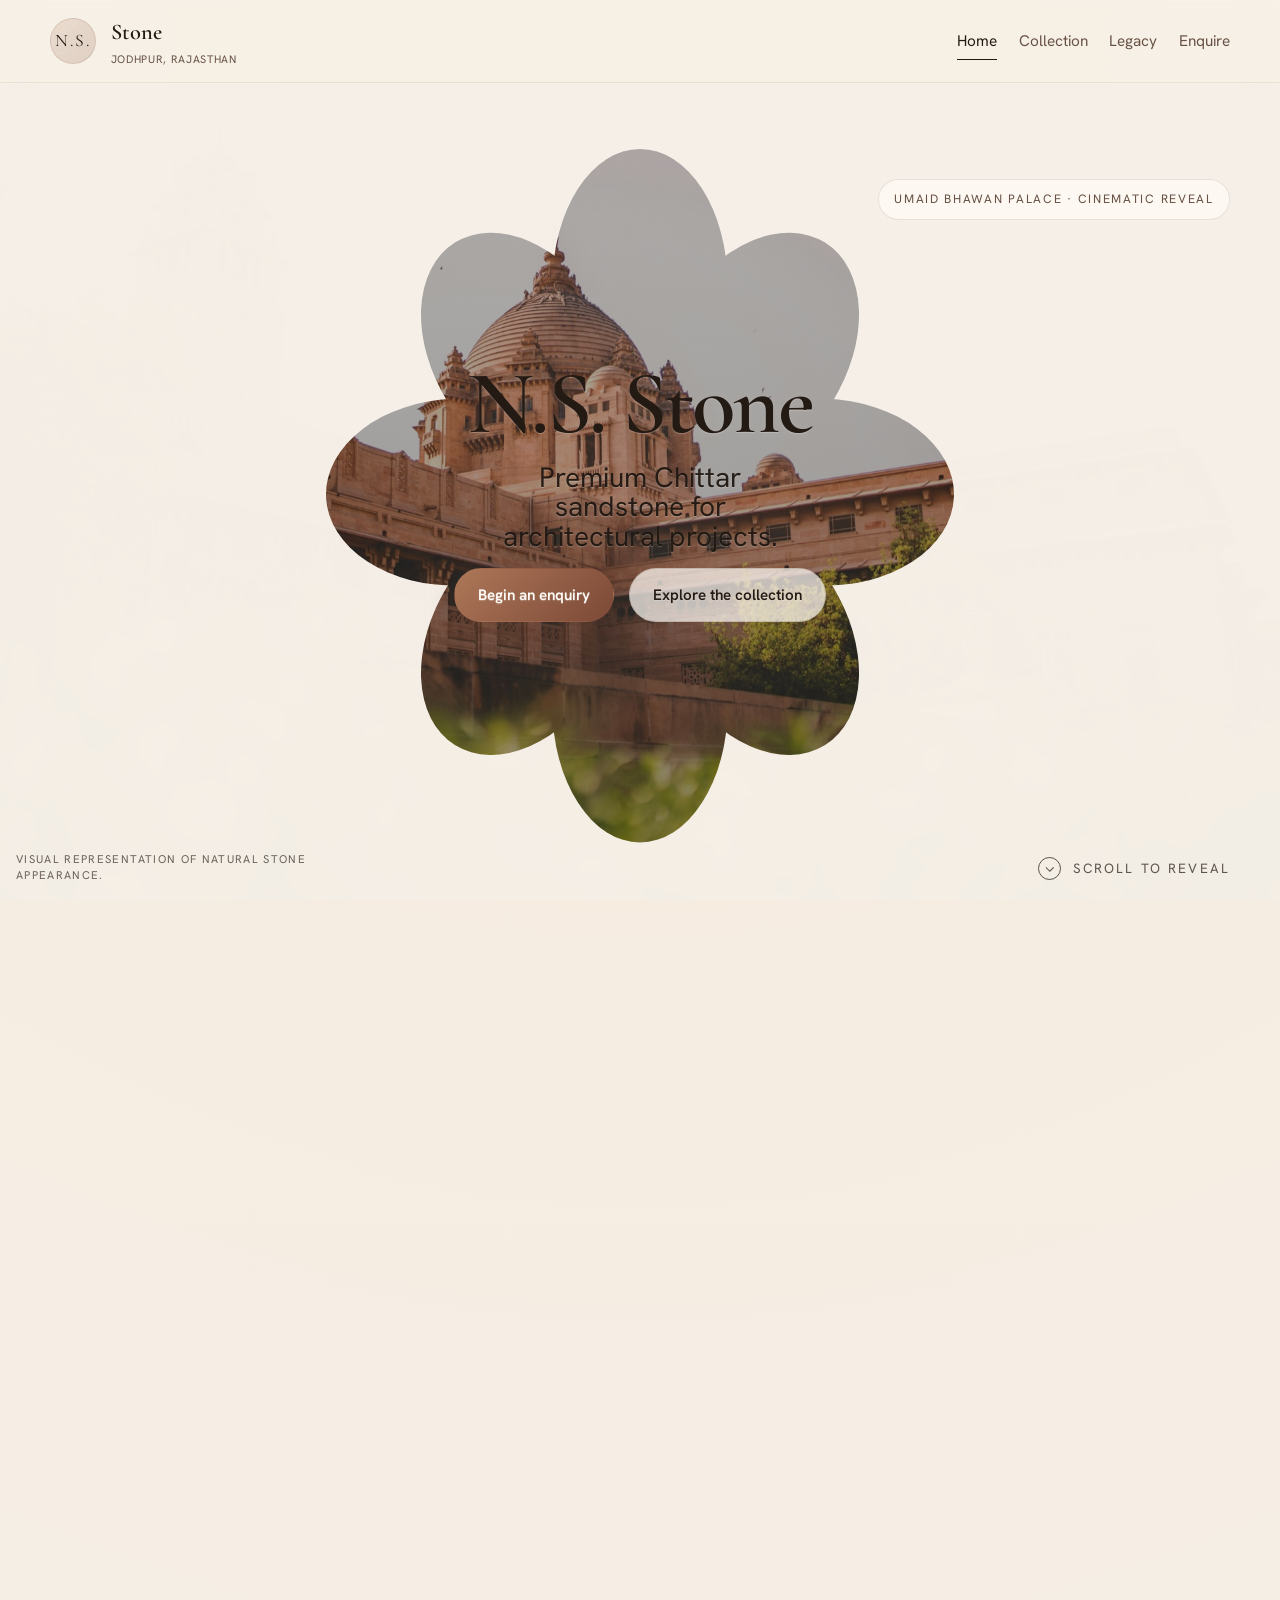
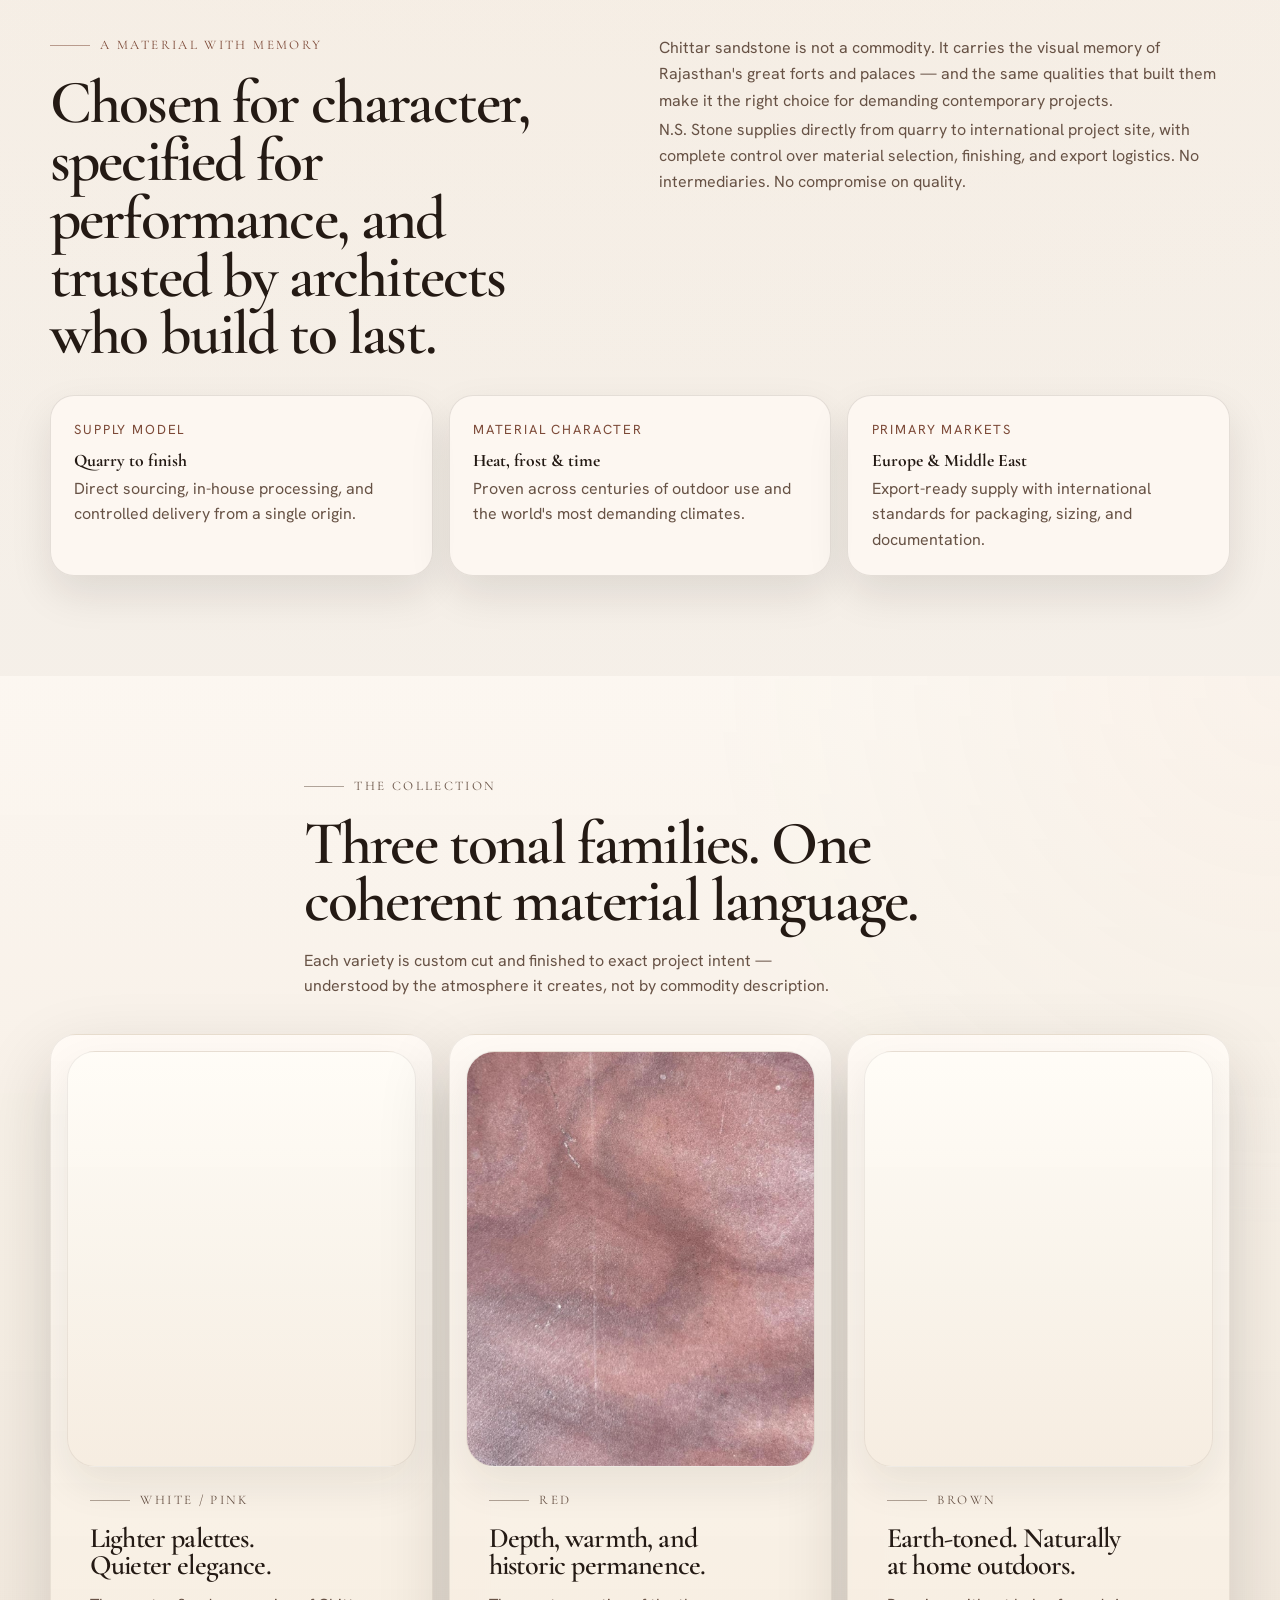
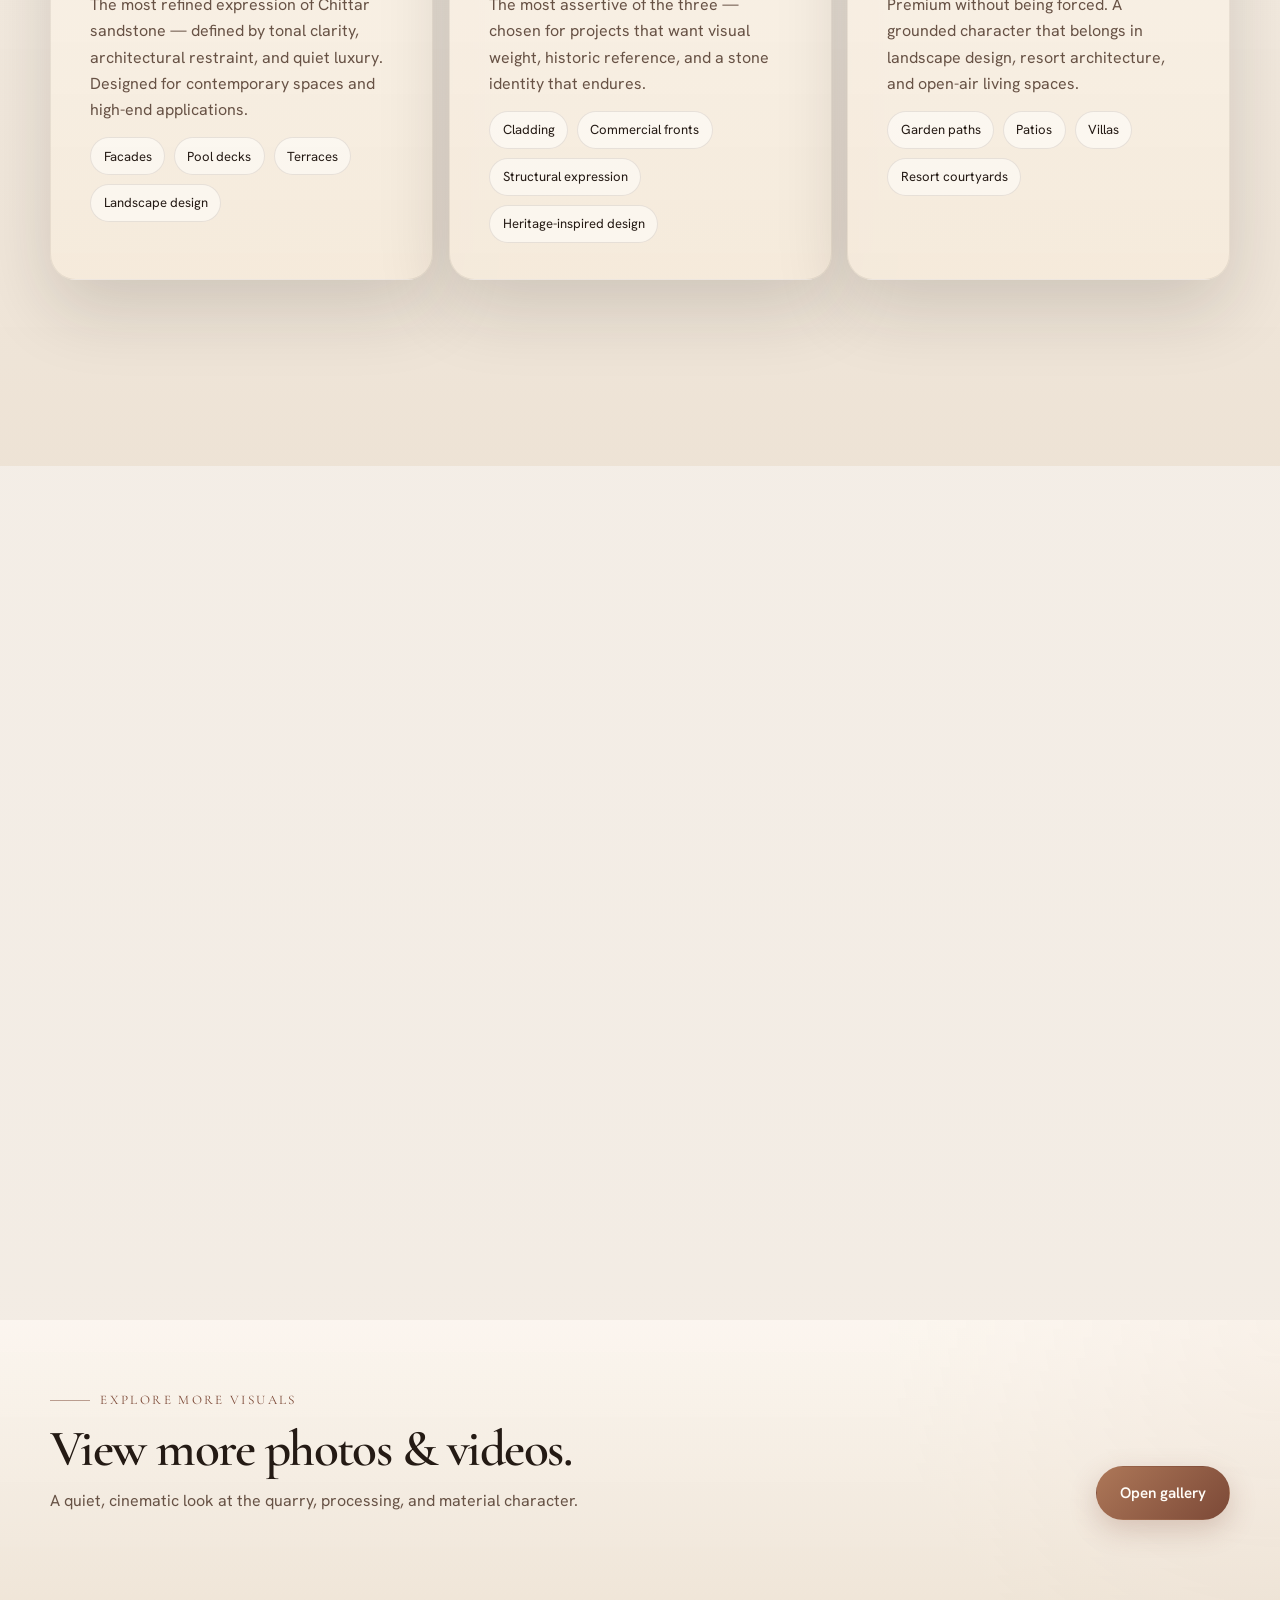
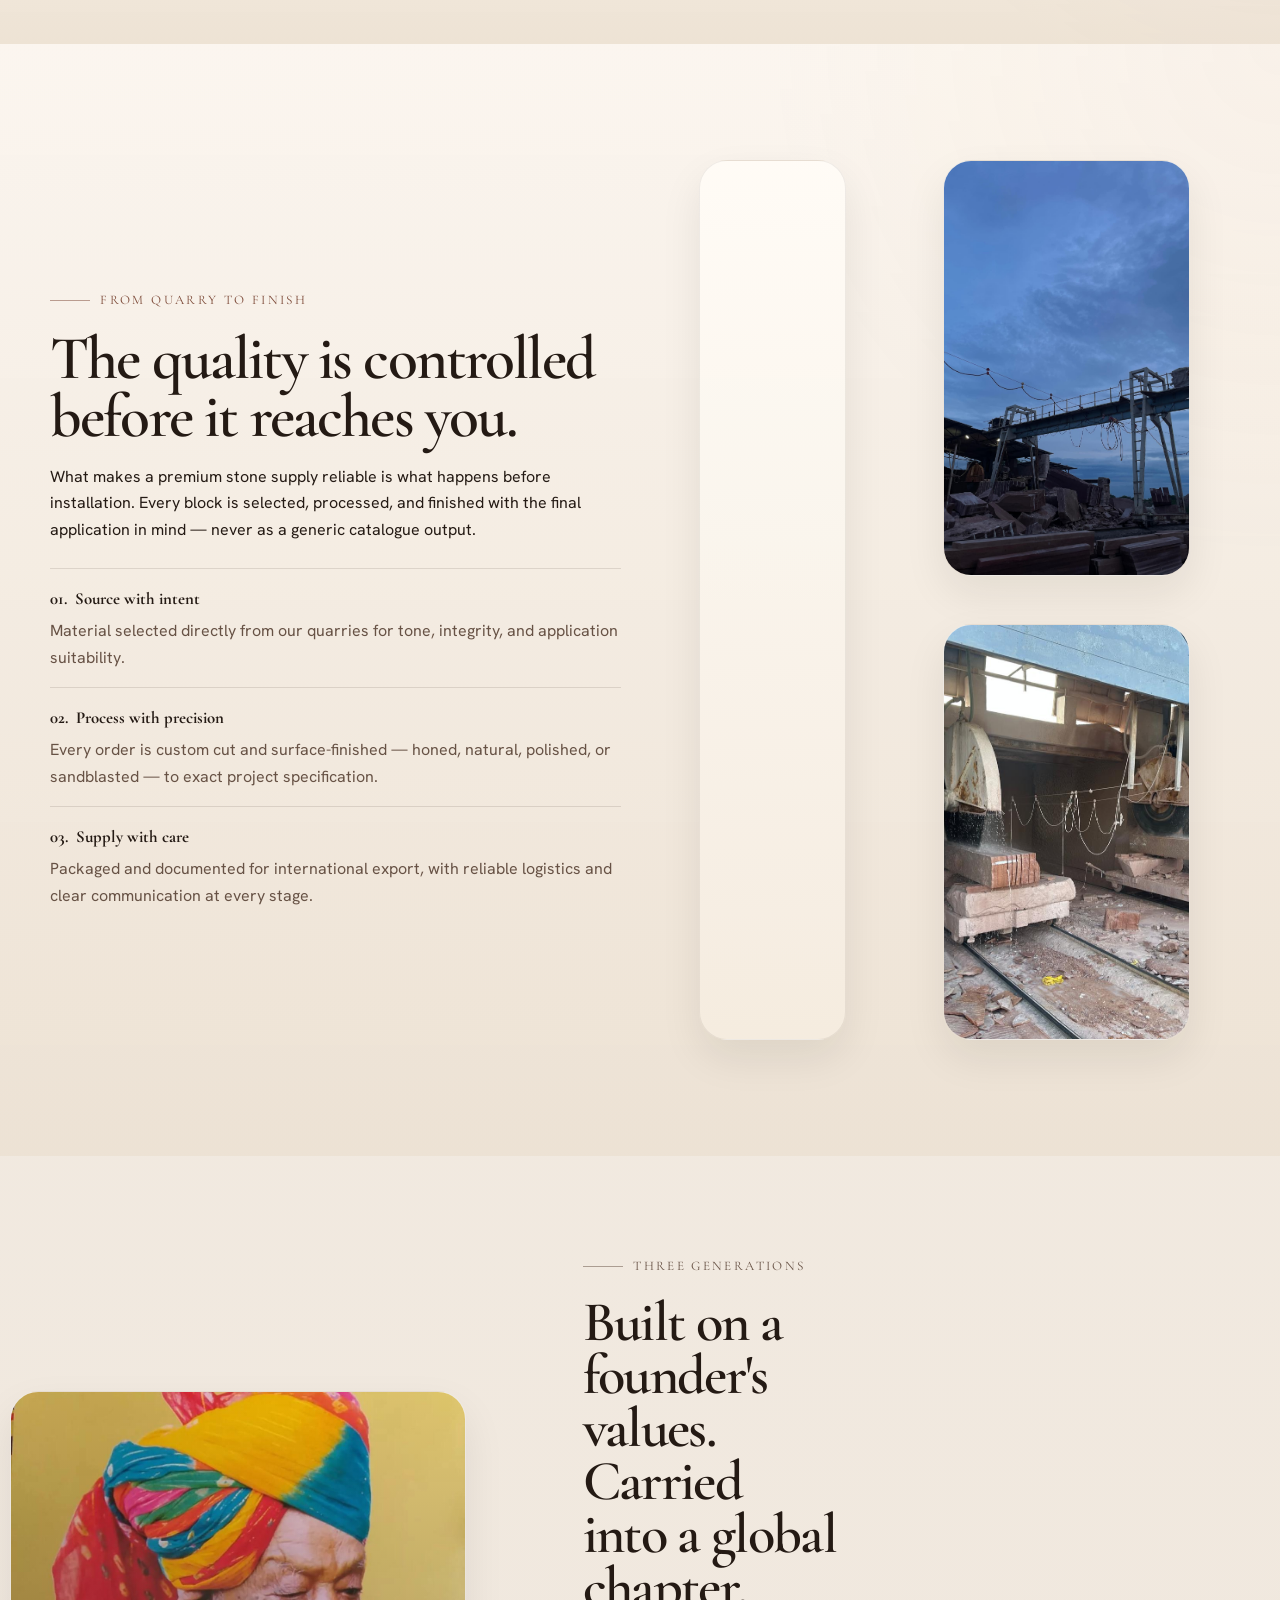
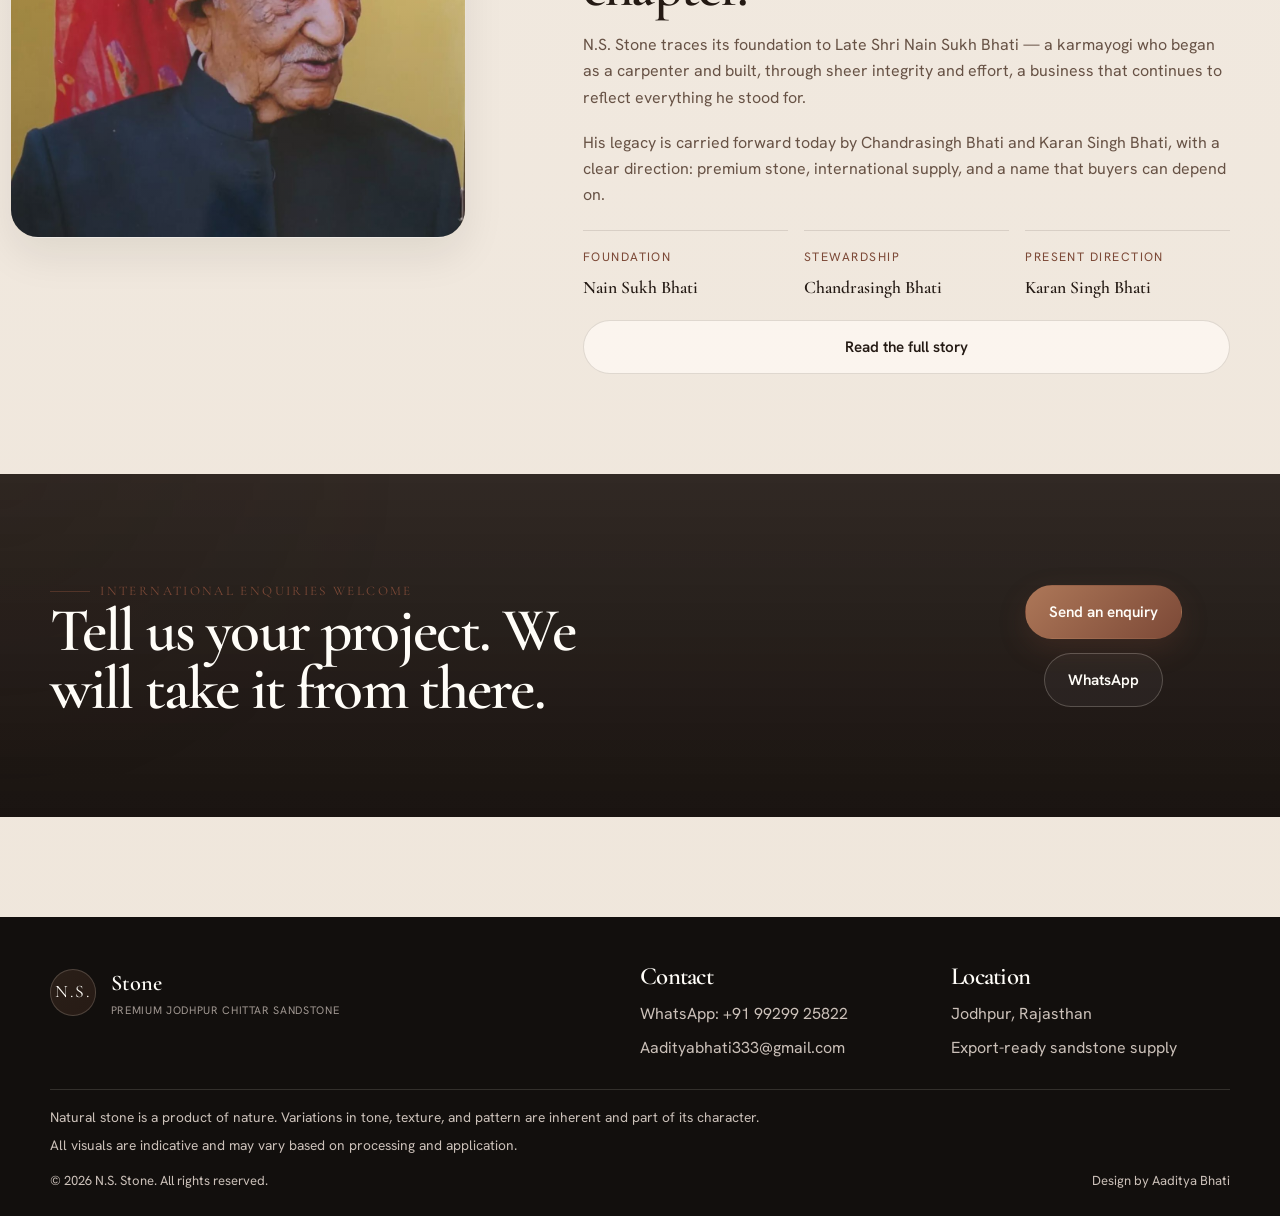
==== commit d62c35de: "Add files via upload" ====
--- a/index.html
+++ b/index.html
@@ -19,9 +19,7 @@
       content="Premium Jodhpur sandstone shaped for contemporary architecture and supplied with precision for heritage, hospitality, and landscape projects."
     />
     <meta property="og:type" content="website" />
-    <meta property="og:site_name" content="N.S. Stone" />
-    <meta property="og:url" content="https://aadityabhati333.github.io/N.S.Stone/" />
-    <meta property="og:image" content="https://aadityabhati333.github.io/N.S.Stone/assets/img/stone-light.jpg" />
+    <meta property="og:image" content="assets/img/stone-light.jpg" />
     <link rel="preconnect" href="https://fonts.googleapis.com" />
     <link rel="preconnect" href="https://fonts.gstatic.com" crossorigin />
     <link
@@ -32,17 +30,8 @@
     <script type="application/ld+json">
       {
         "@context": "https://schema.org",
-        "@type": "WebSite",
-        "name": "N.S. Stone",
-        "url": "https://aadityabhati333.github.io/N.S.Stone/"
-      }
-    </script>
-    <script type="application/ld+json">
-      {
-        "@context": "https://schema.org",
         "@type": "Organization",
         "name": "N.S. Stone",
-        "url": "https://aadityabhati333.github.io/N.S.Stone/",
         "description": "Manufacturer and exporter of premium Jodhpur Chittar Sandstone from Rajasthan, India.",
         "telephone": "+919929925822",
         "email": "Aadityabhati333@gmail.com",
@@ -521,7 +510,7 @@
           <h3>Contact</h3>
           <ul class="footer-links">
             <li><a href="https://wa.me/919929925822" target="_blank" rel="noopener">WhatsApp: +91 99299 25822</a></li>
-            <li><a href="/cdn-cgi/l/email-protection#d392b2b7baa7aab2b1bbb2a7bae0e0e093b4beb2babffdb0bcbe"><span class="__cf_email__" data-cfemail="337252575a474a52515b52475a00000073545e525a5f1d505c5e">[email&#160;protected]</span></a></li>
+            <li><a href="mailto:Aadityabhati333@gmail.com">Aadityabhati333@gmail.com</a></li>
           </ul>
         </div>
         <div>
@@ -537,4 +526,11 @@
         <p>All visuals are indicative and may vary based on processing and application.</p>
       </div>
       <div class="container site-footer__bottom">
-        <span>© <span data-current-year></span> N.S. Stone. All rights +        <span>© <span data-current-year></span> N.S. Stone. All rights reserved.</span>
+        <span>Design by Aaditya Bhati</span>
+      </div>
+    </footer>
+
+    <script src="js/main.js"></script>
+  </body>
+</html>
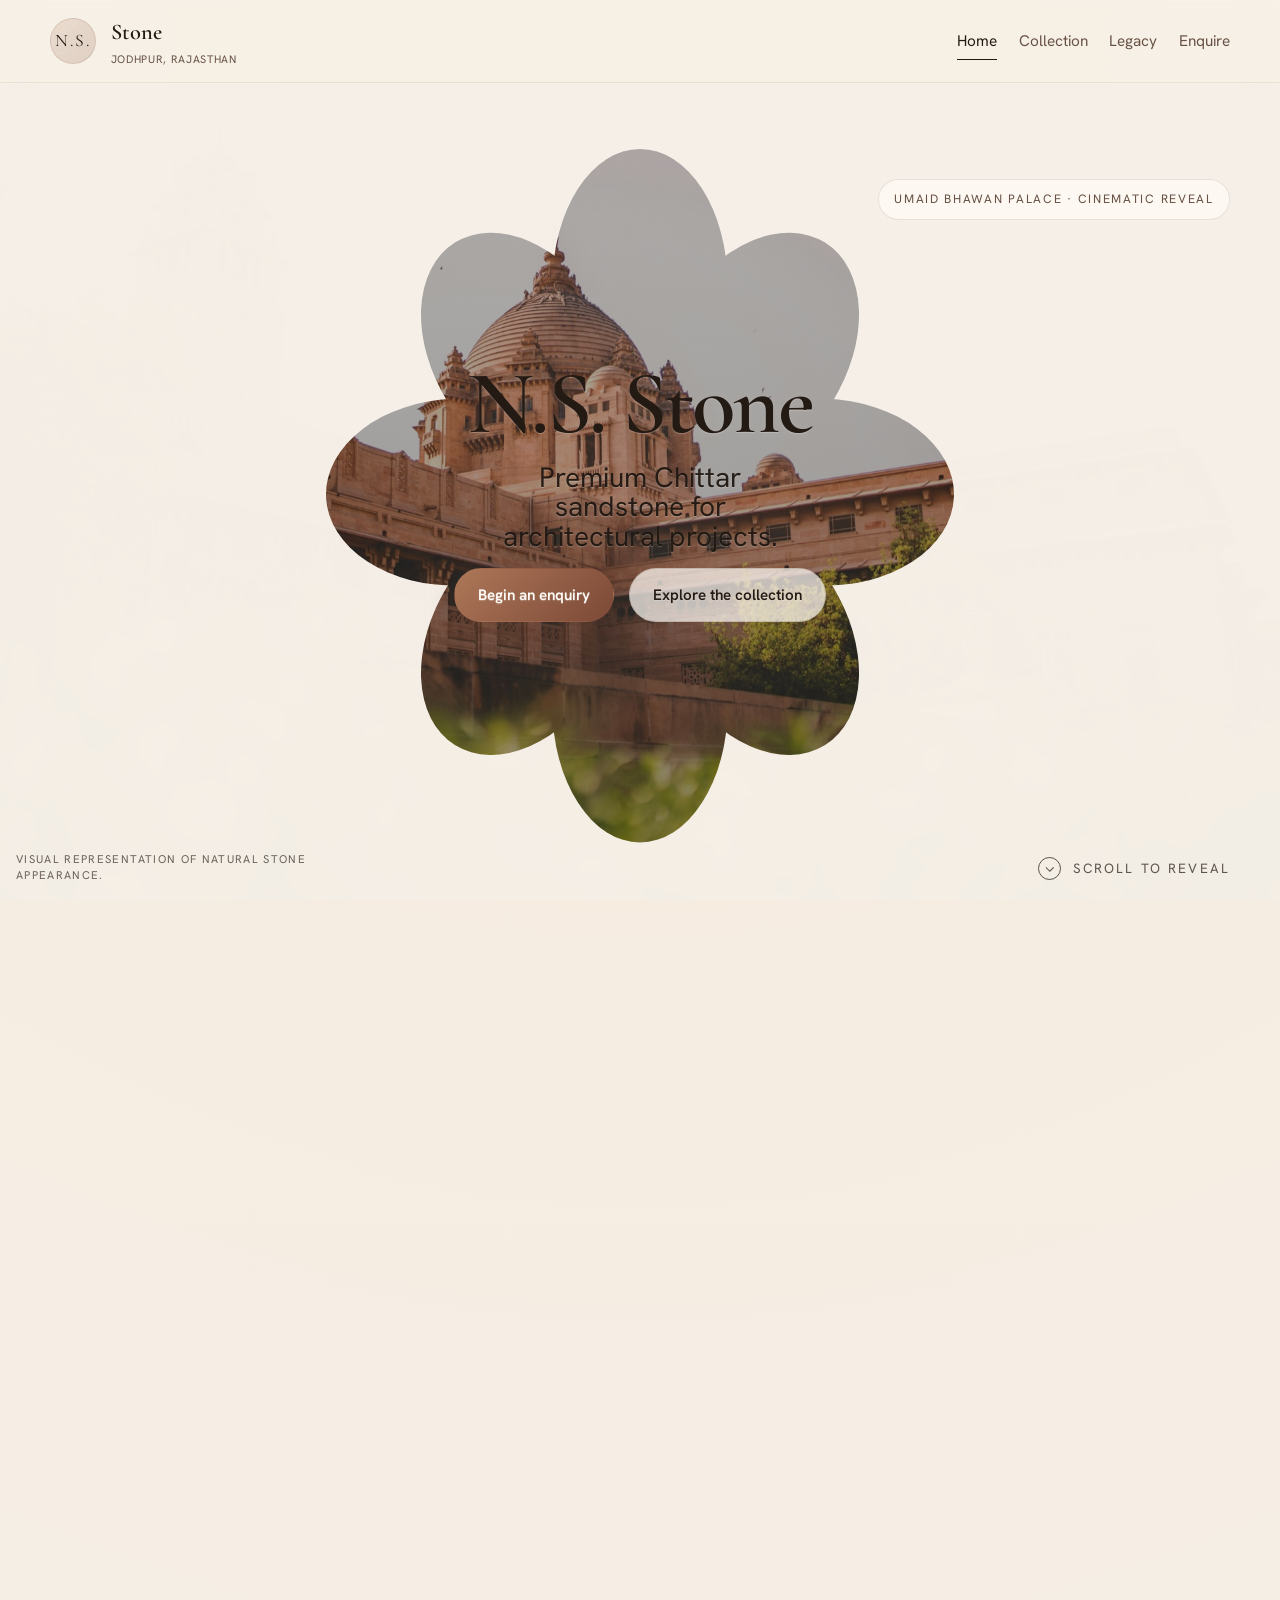
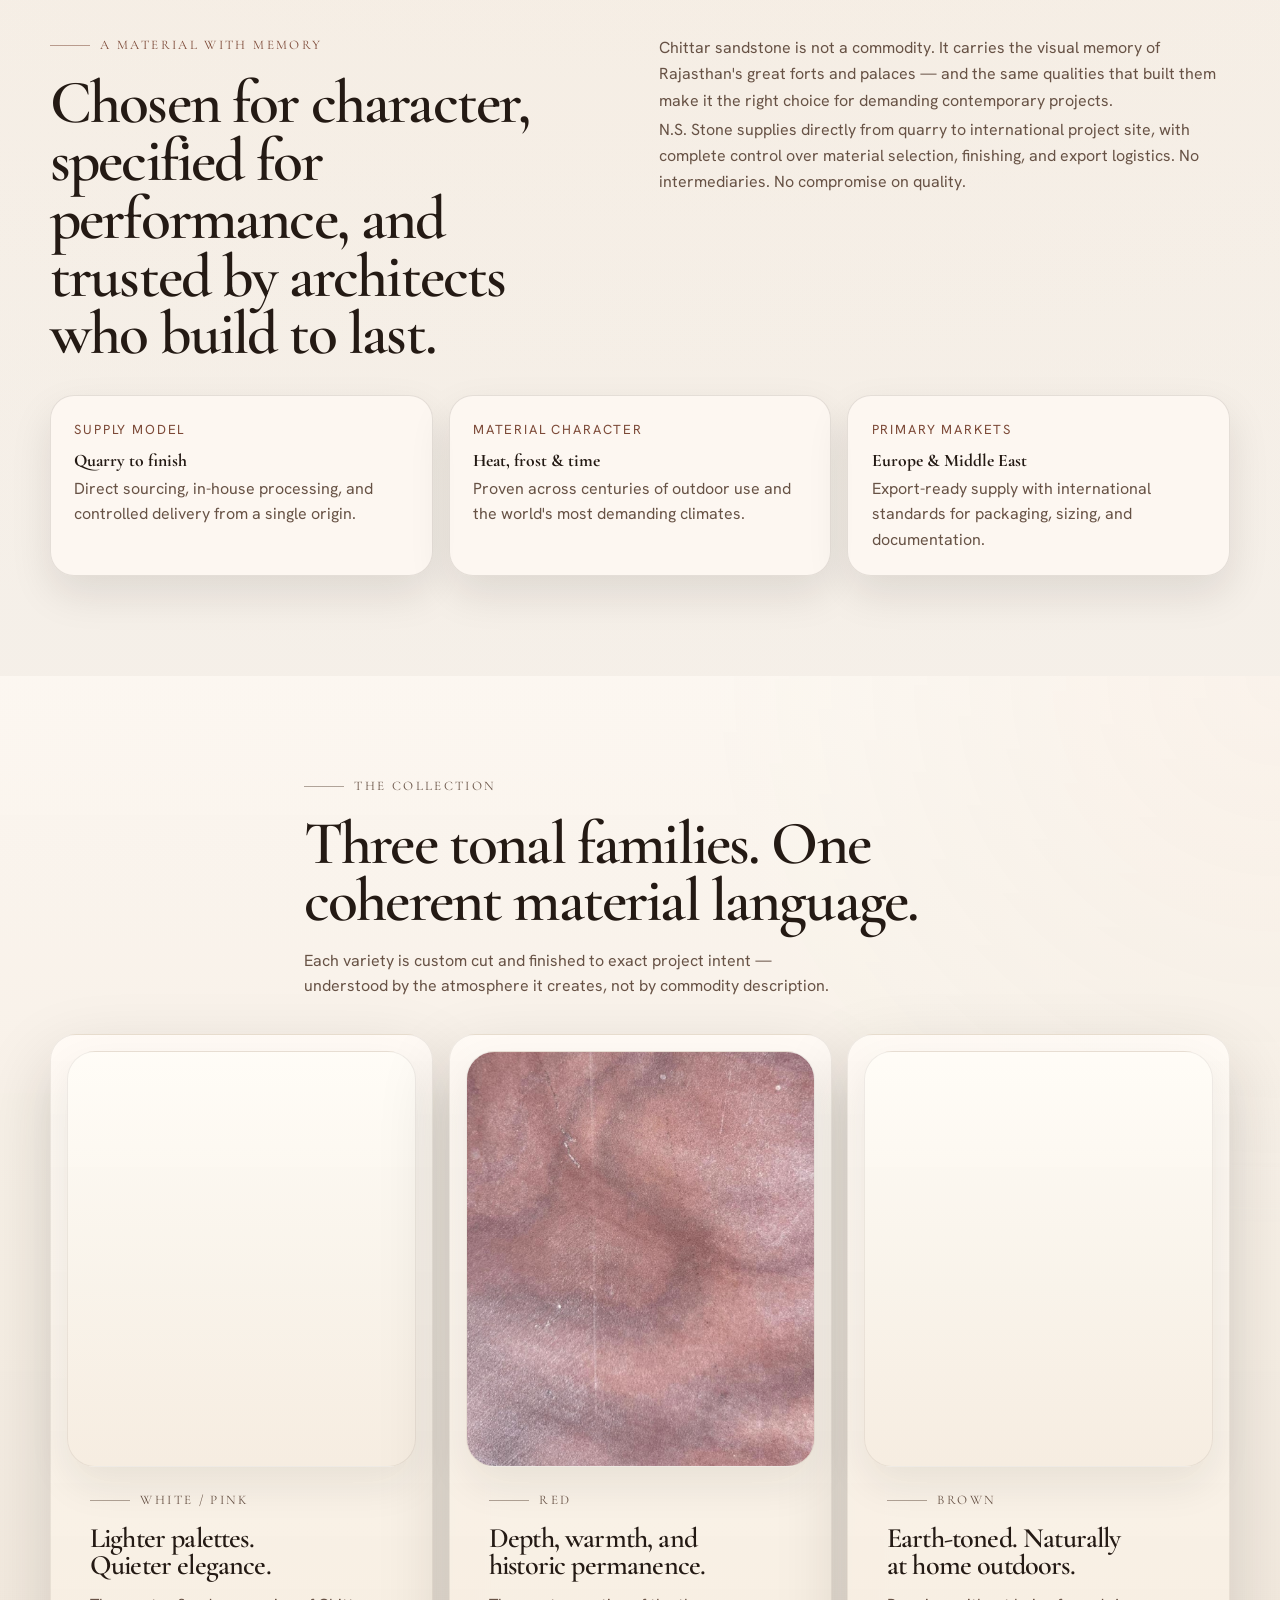
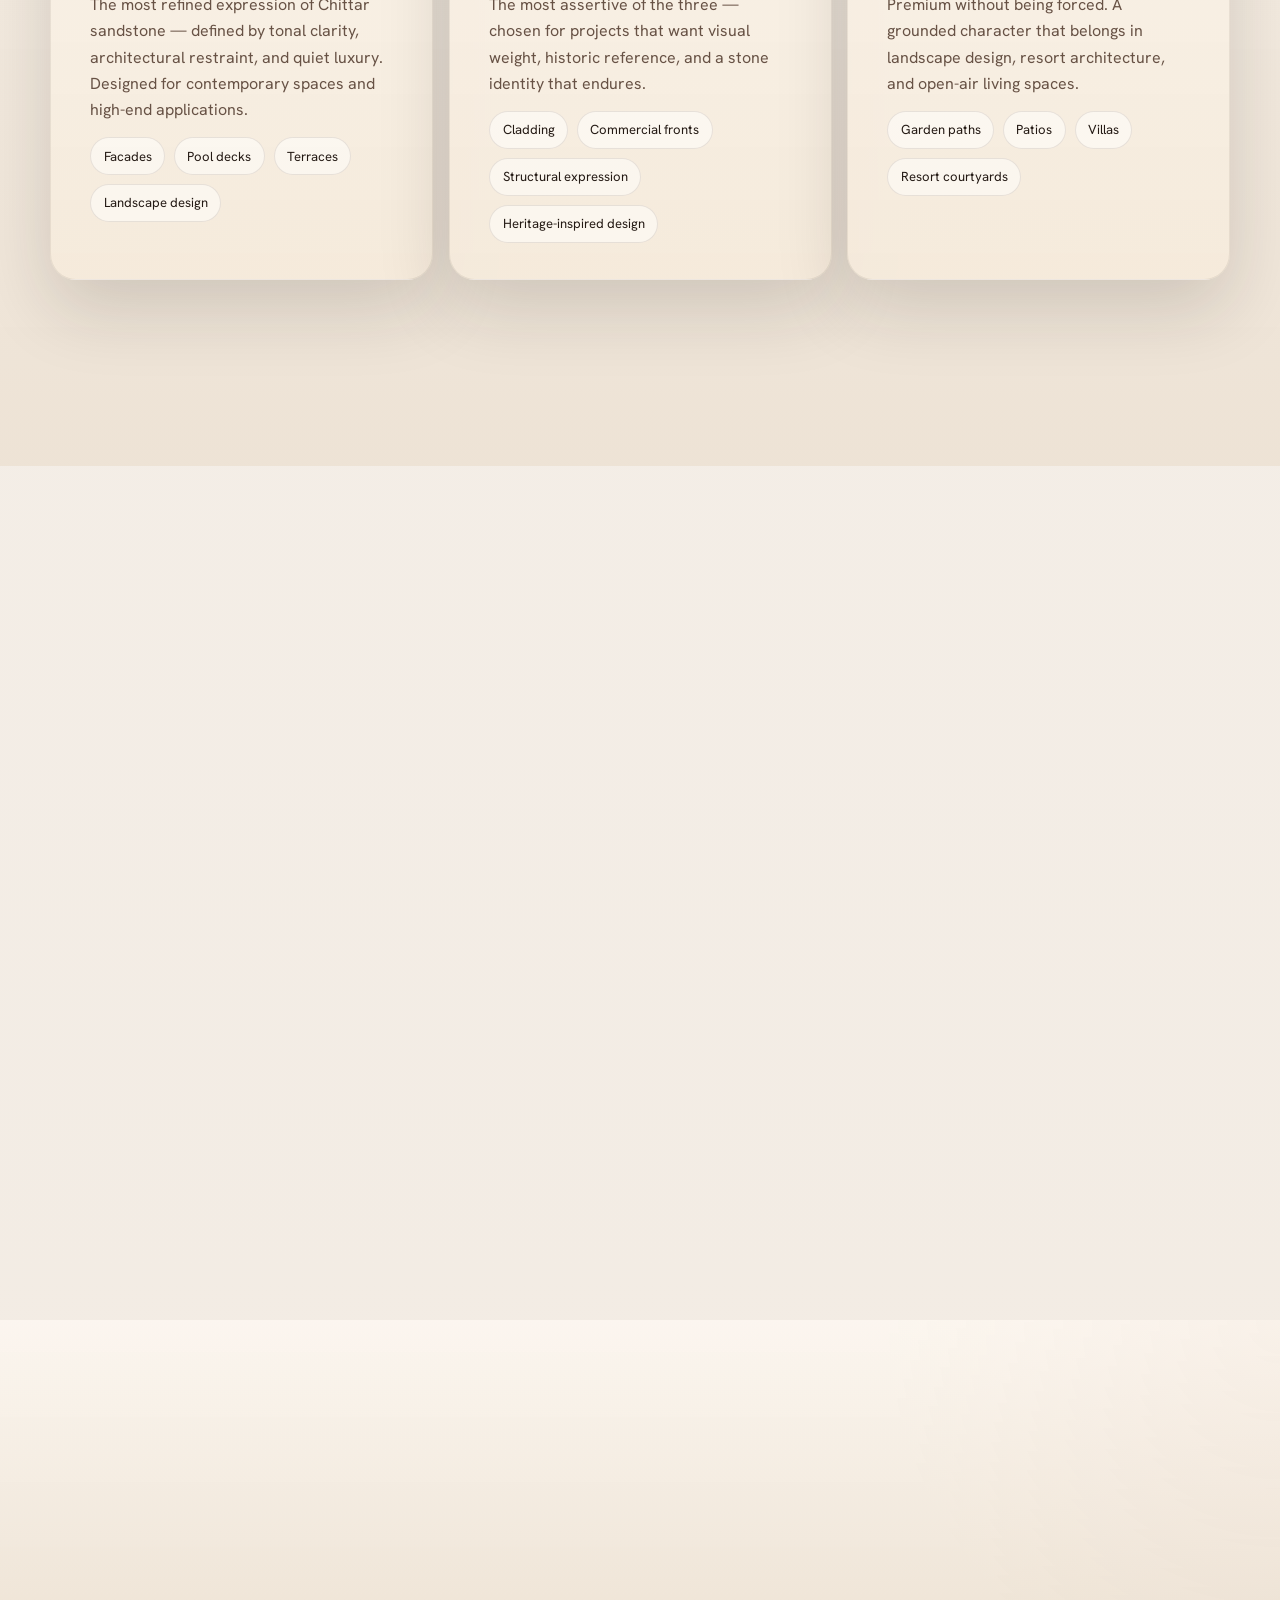
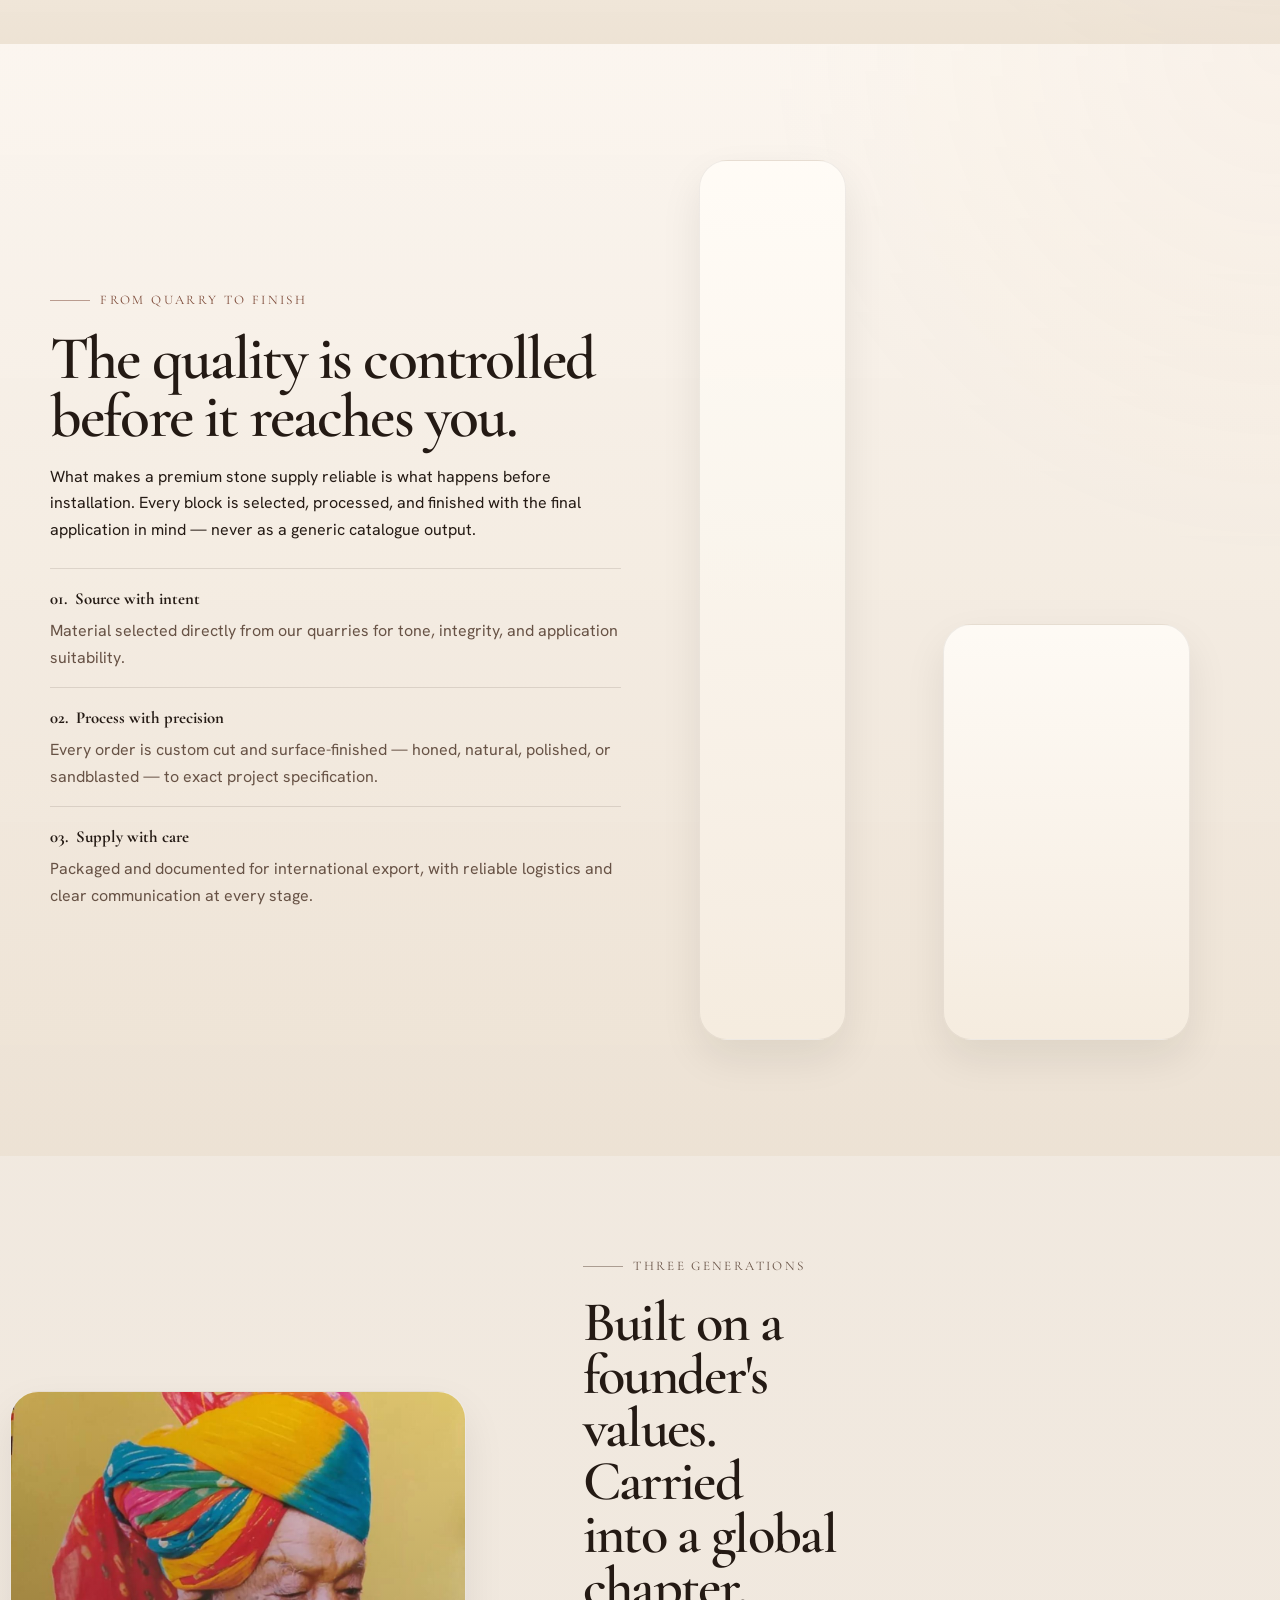
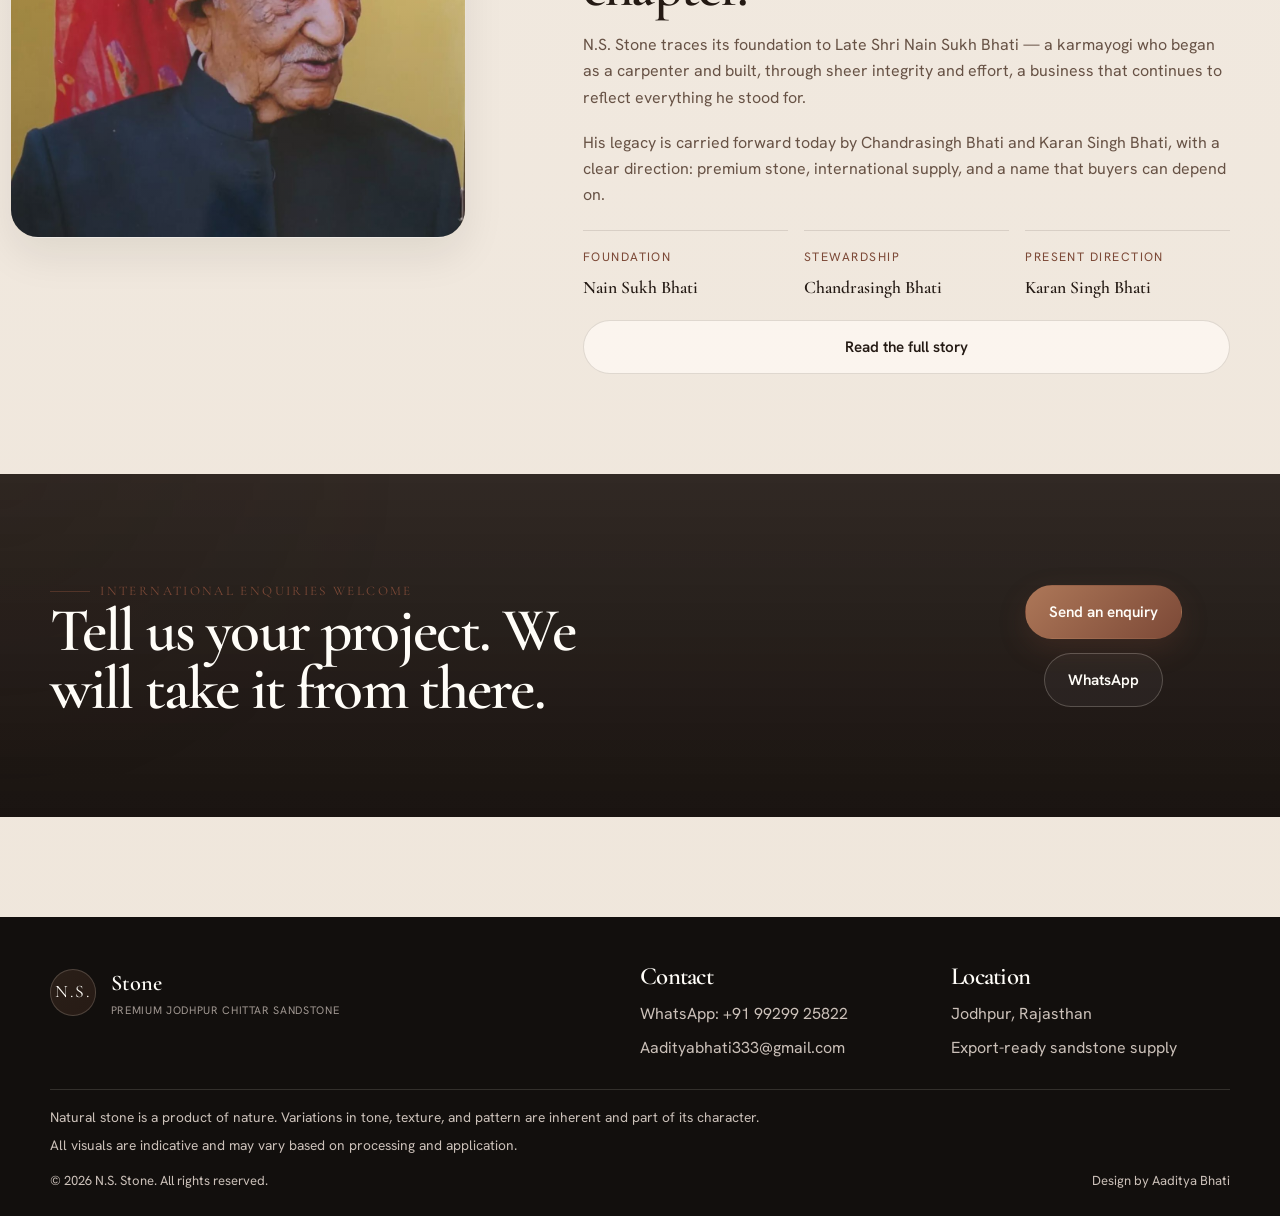
==== commit a4ae2419: "Add Open Graph meta tags to index.html Added Open Graph meta tags for better sharing." ====
--- a/index.html
+++ b/index.html
@@ -4,6 +4,9 @@
     <meta charset="UTF-8" />
     <meta name="viewport" content="width=device-width, initial-scale=1.0" />
     <title>N.S. Stone | Premium Sandstone for Architectural Projects</title>
+    <meta property="og:site_name" content="N.S. Stone">
+    <meta property="og:url" content="https://aadityabhati333.github.io/N.S.Stone/">
+    <meta name="robots" content="index, follow">
     <meta
       name="description"
       content="N.S. Stone supplies premium Jodhpur Chittar sandstone for architectural projects, heritage-led design, and landscape work. 15+ years of experience, sandstone expertise, and trusted project support from Rajasthan, India."
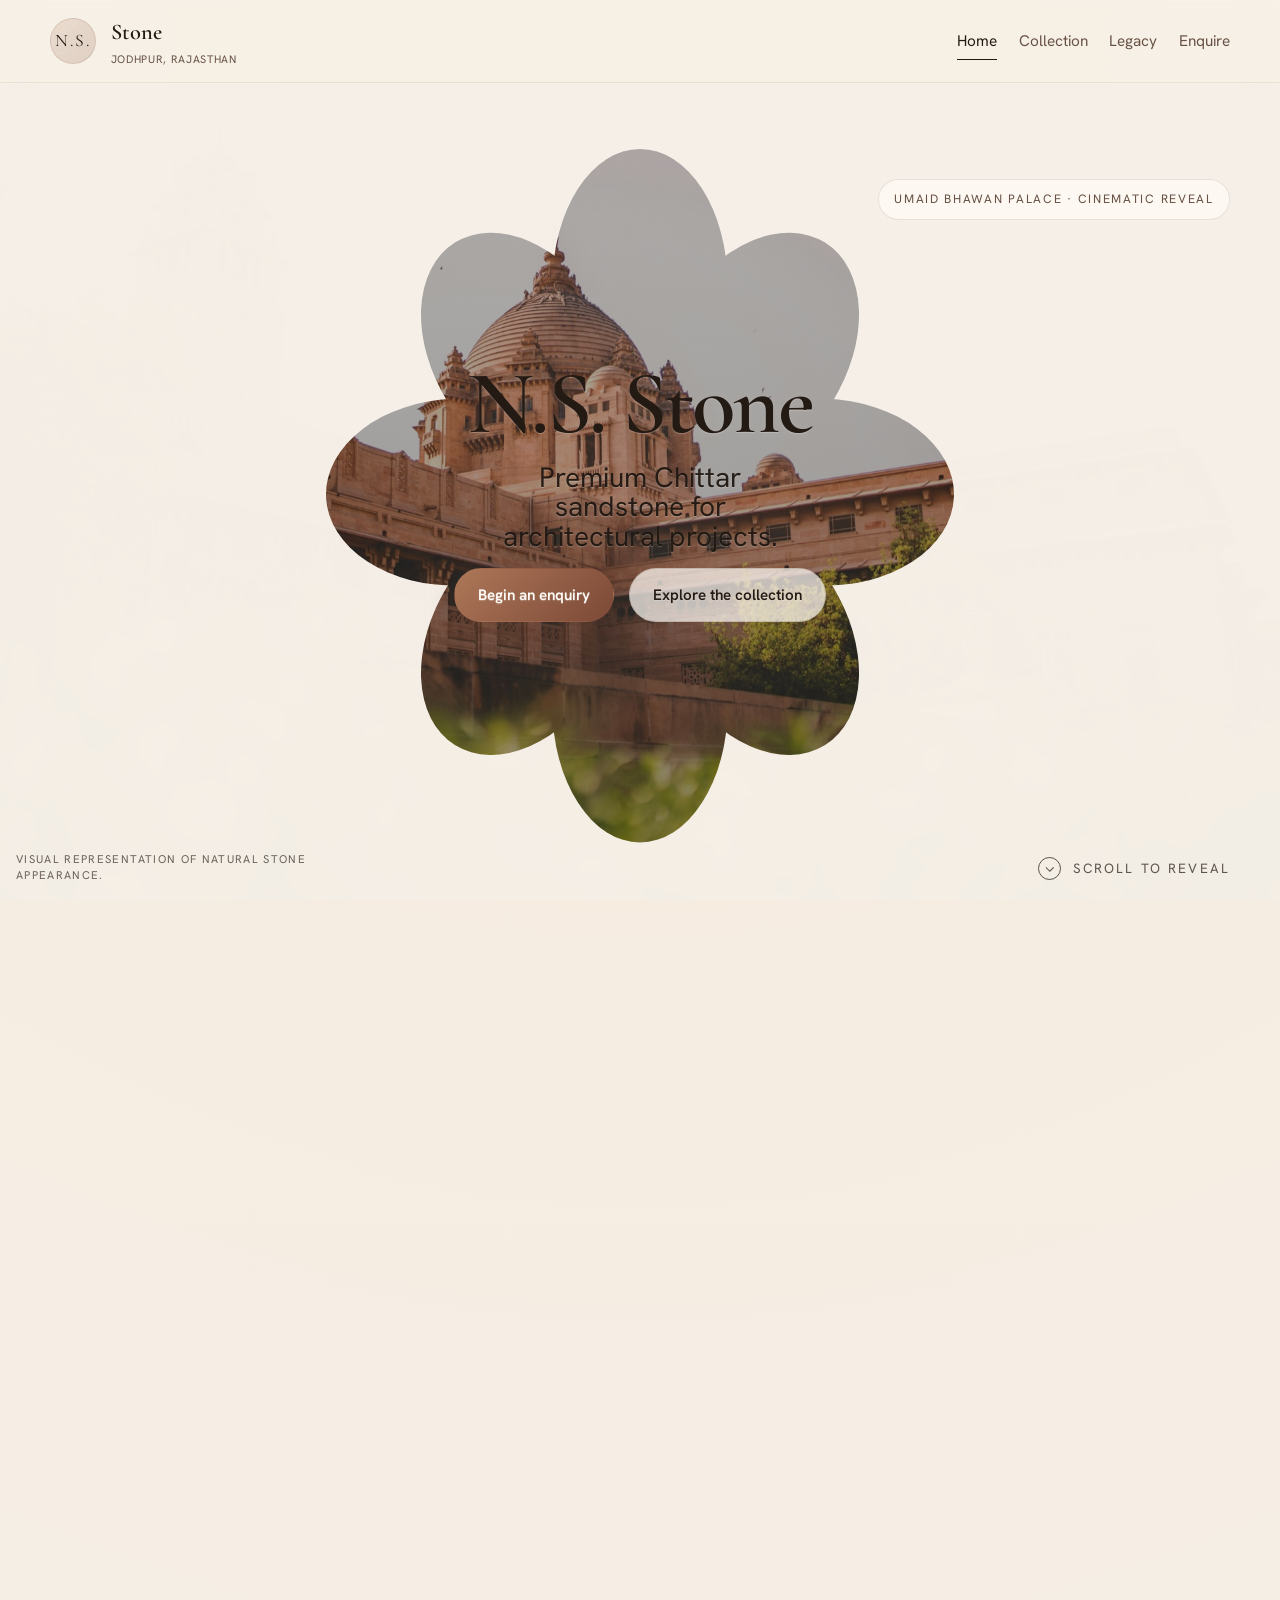
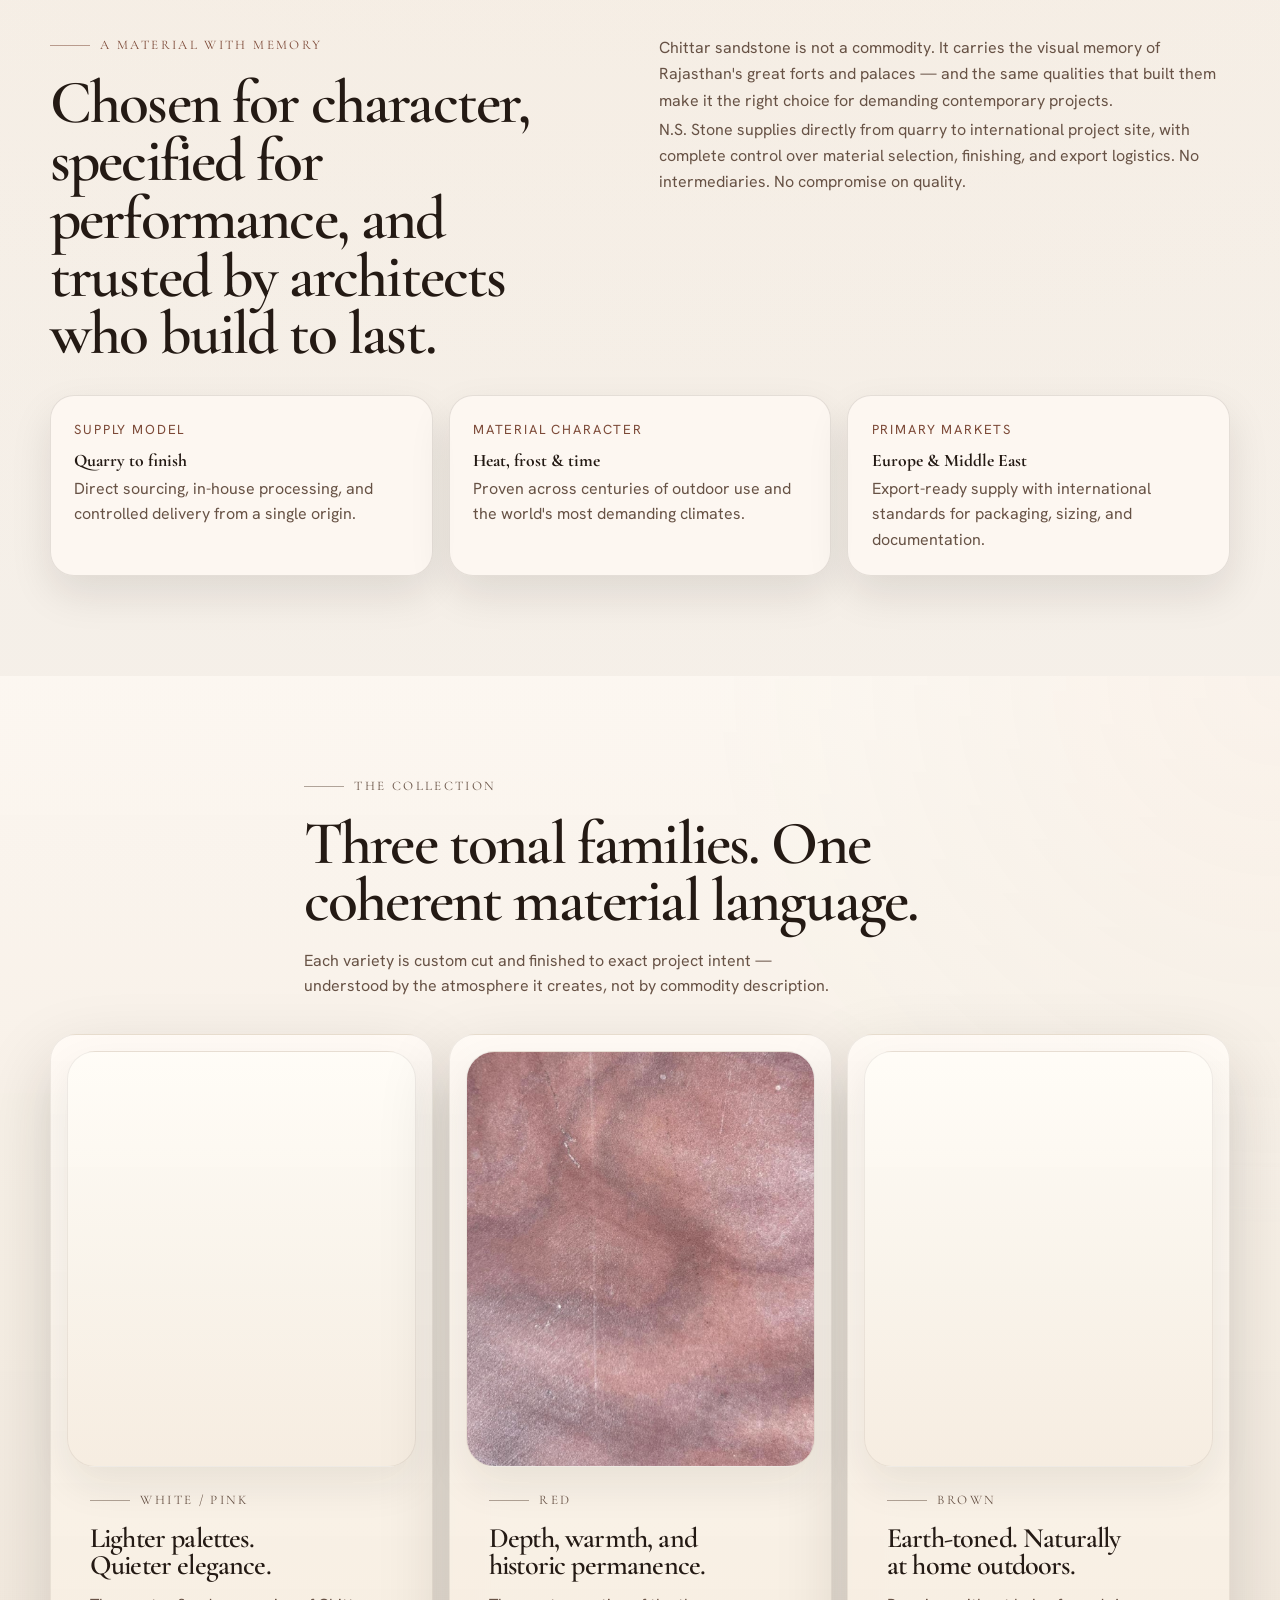
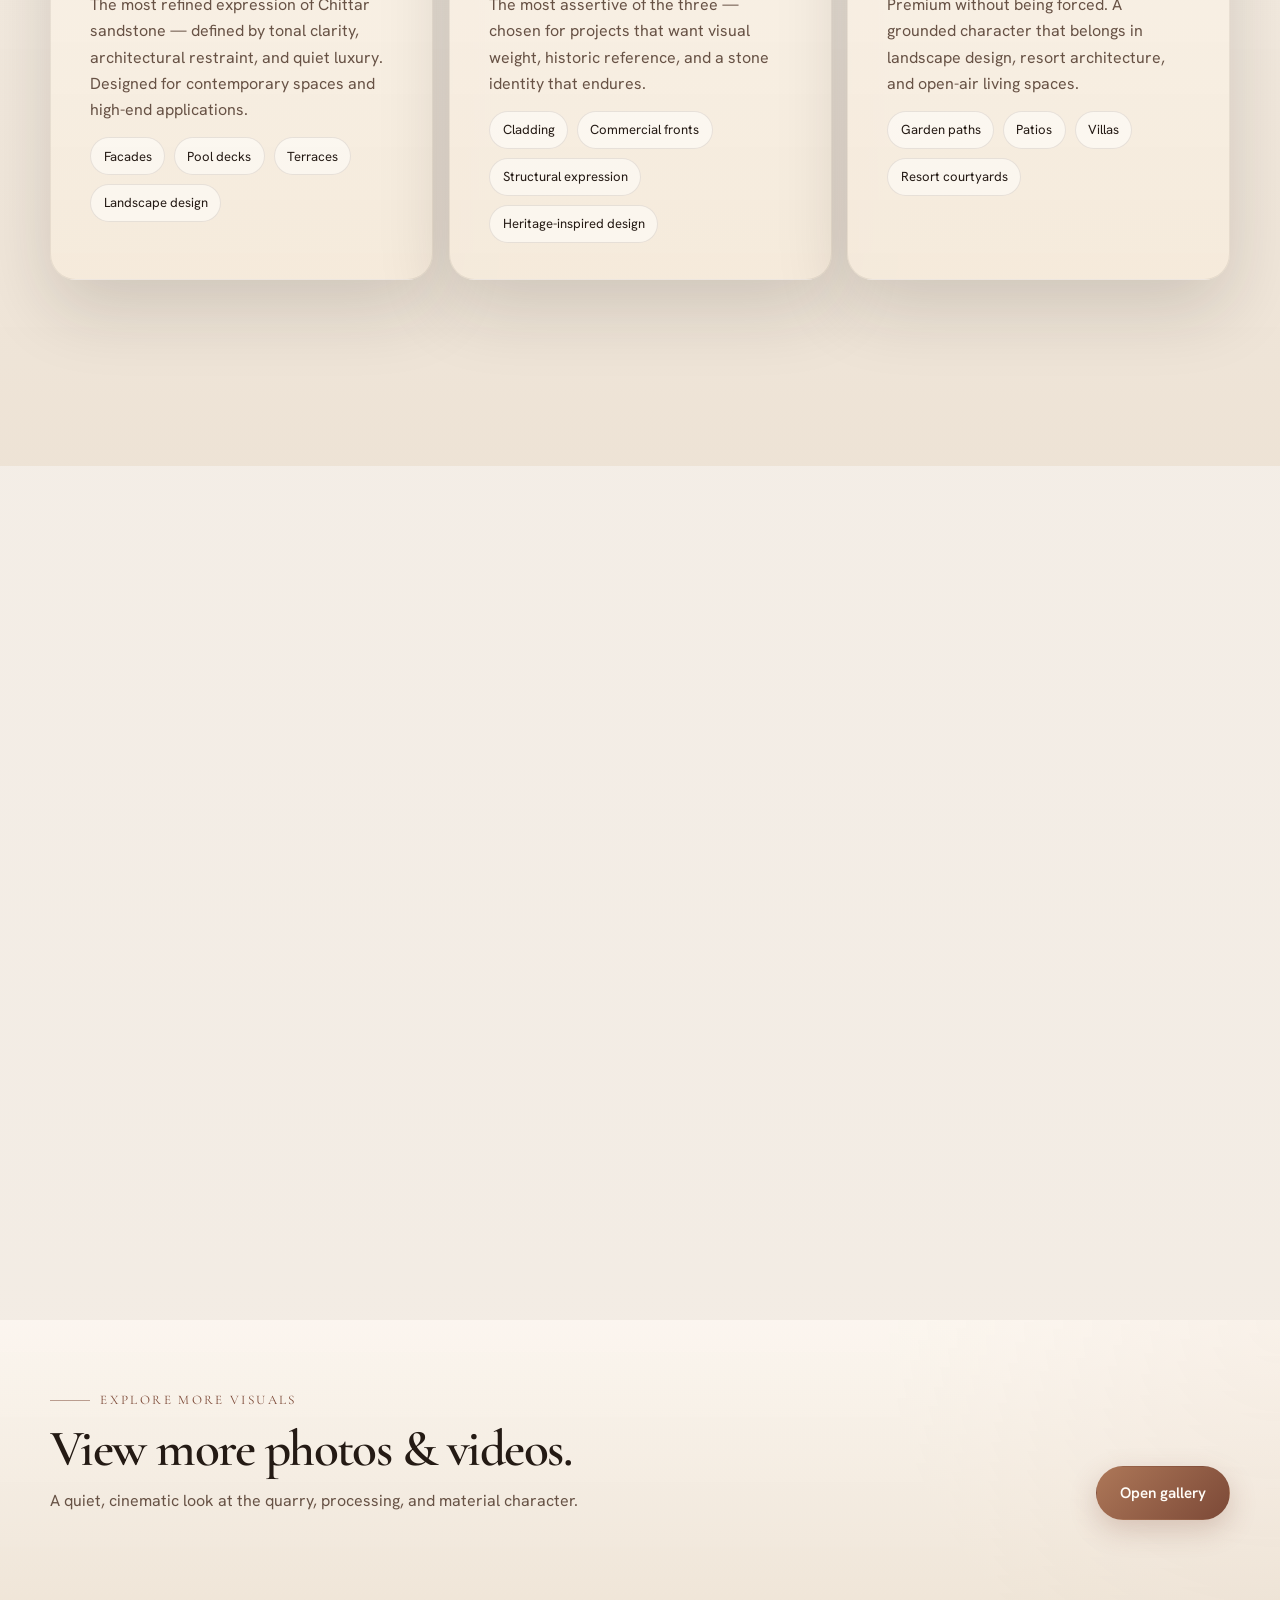
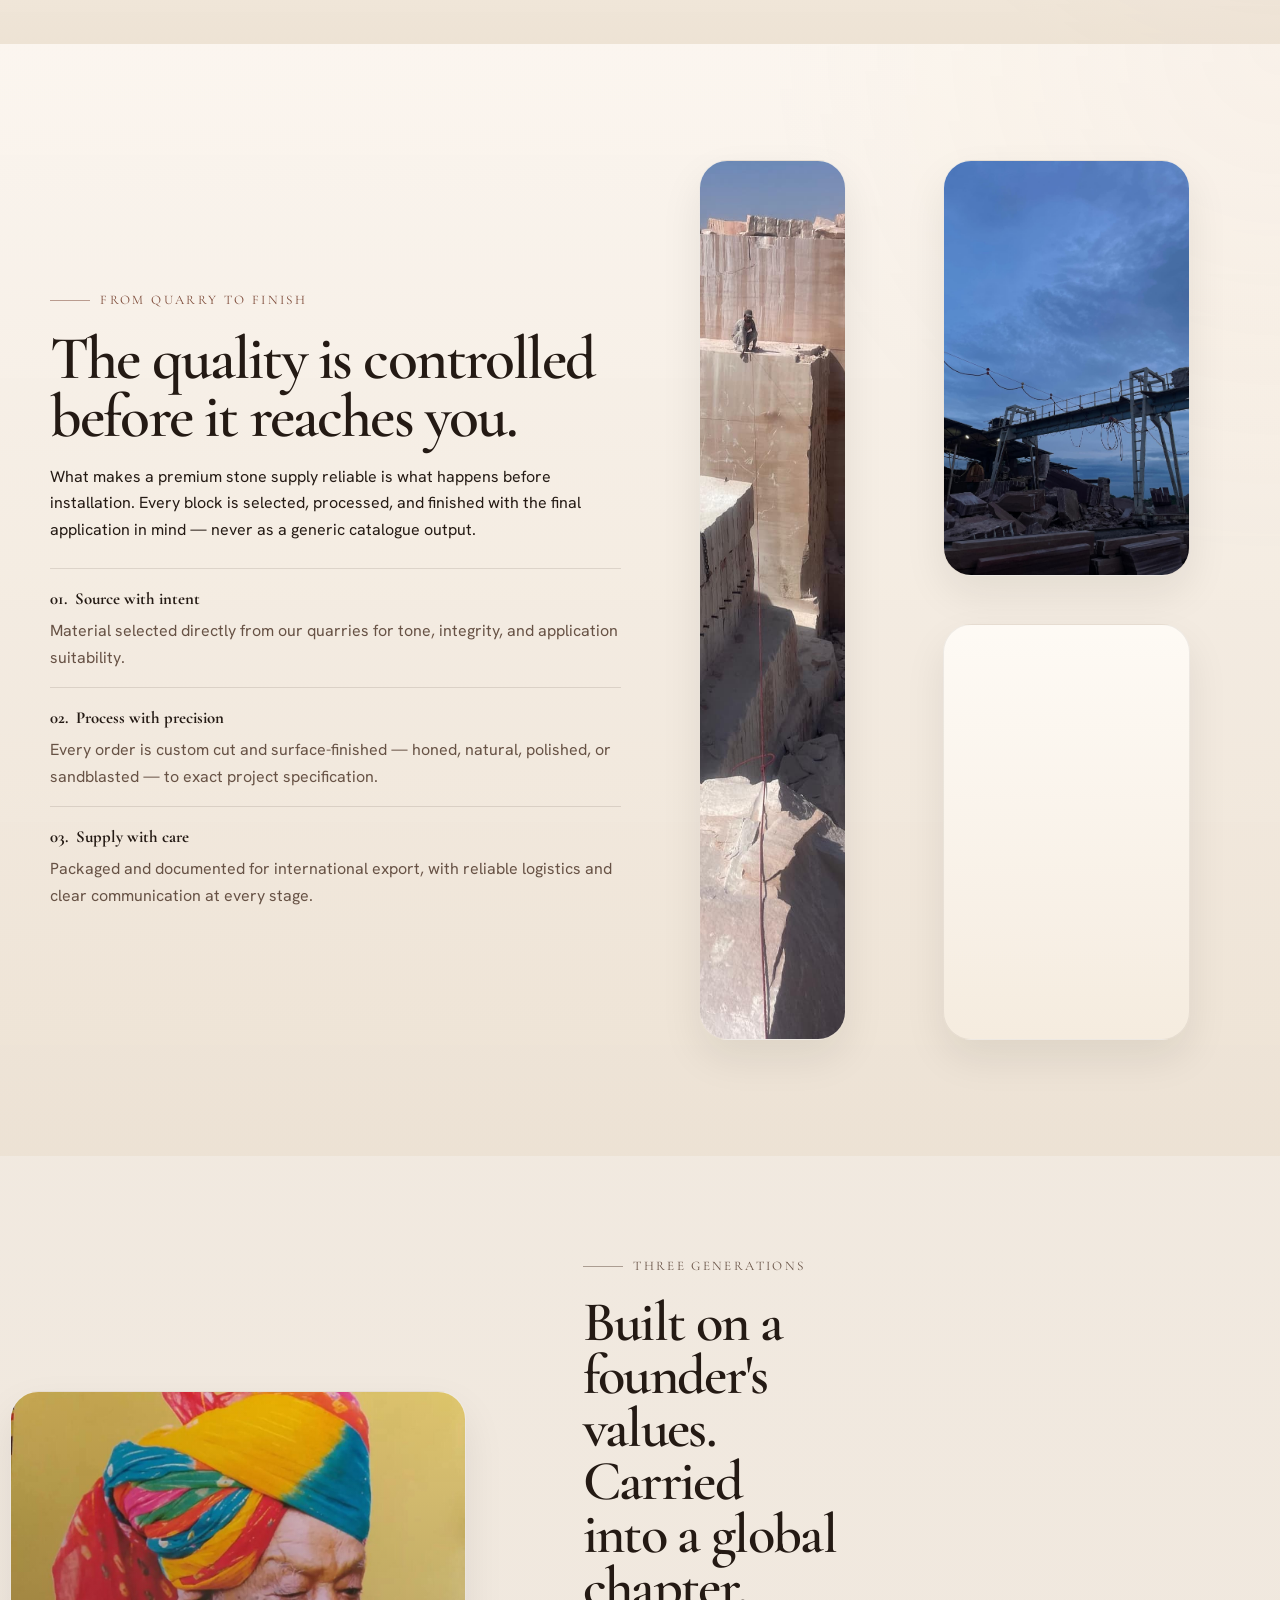
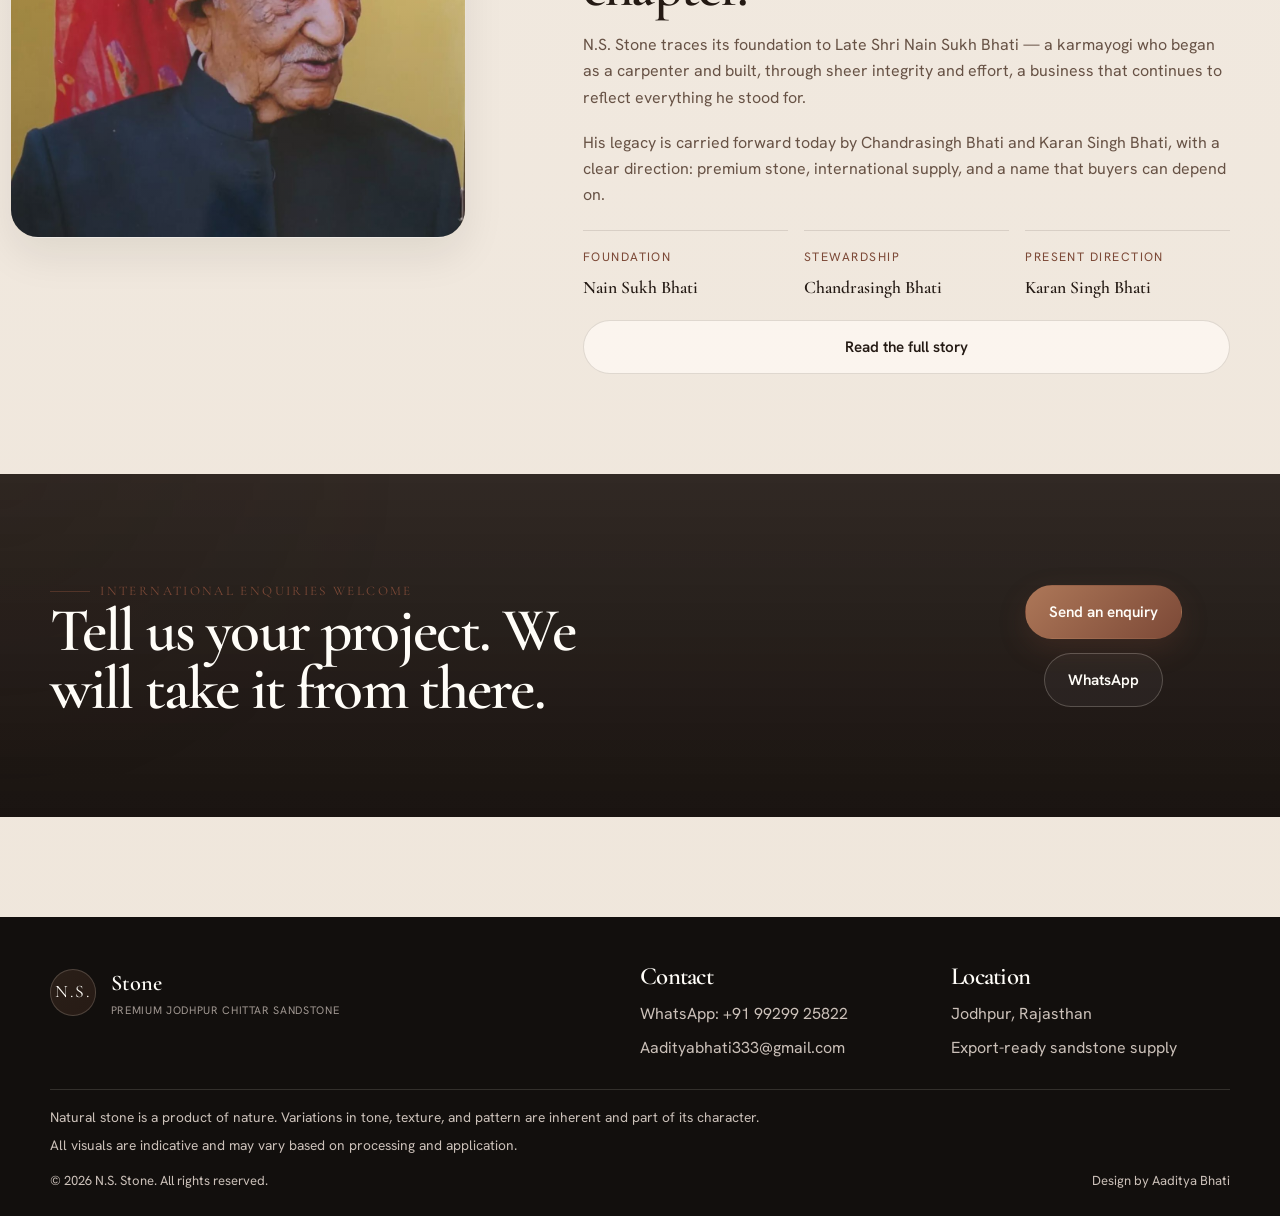
==== commit 753e2d50: "Add JSON-LD structured data for N.S. Stone Added structured data for SEO in JSON-LD format." ====
--- a/index.html
+++ b/index.html
@@ -47,6 +47,15 @@
         "areaServed": ["Europe", "Middle East"]
       }
     </script>
+    <script type="application/ld+json">
+     {
+       "@context": "https://schema.org",
+       "@type": "WebSite",
+       "name": "N.S. Stone",
+       "alternateName": ["N.S.Stone", "NS Stone"],
+       "url": "https://aadityabhati333.github.io/N.S.Stone/"
+     }
+    </script> 
   </head>
   <body class="page-home">
     <a class="skip-link" href="#main">Skip to content</a>
